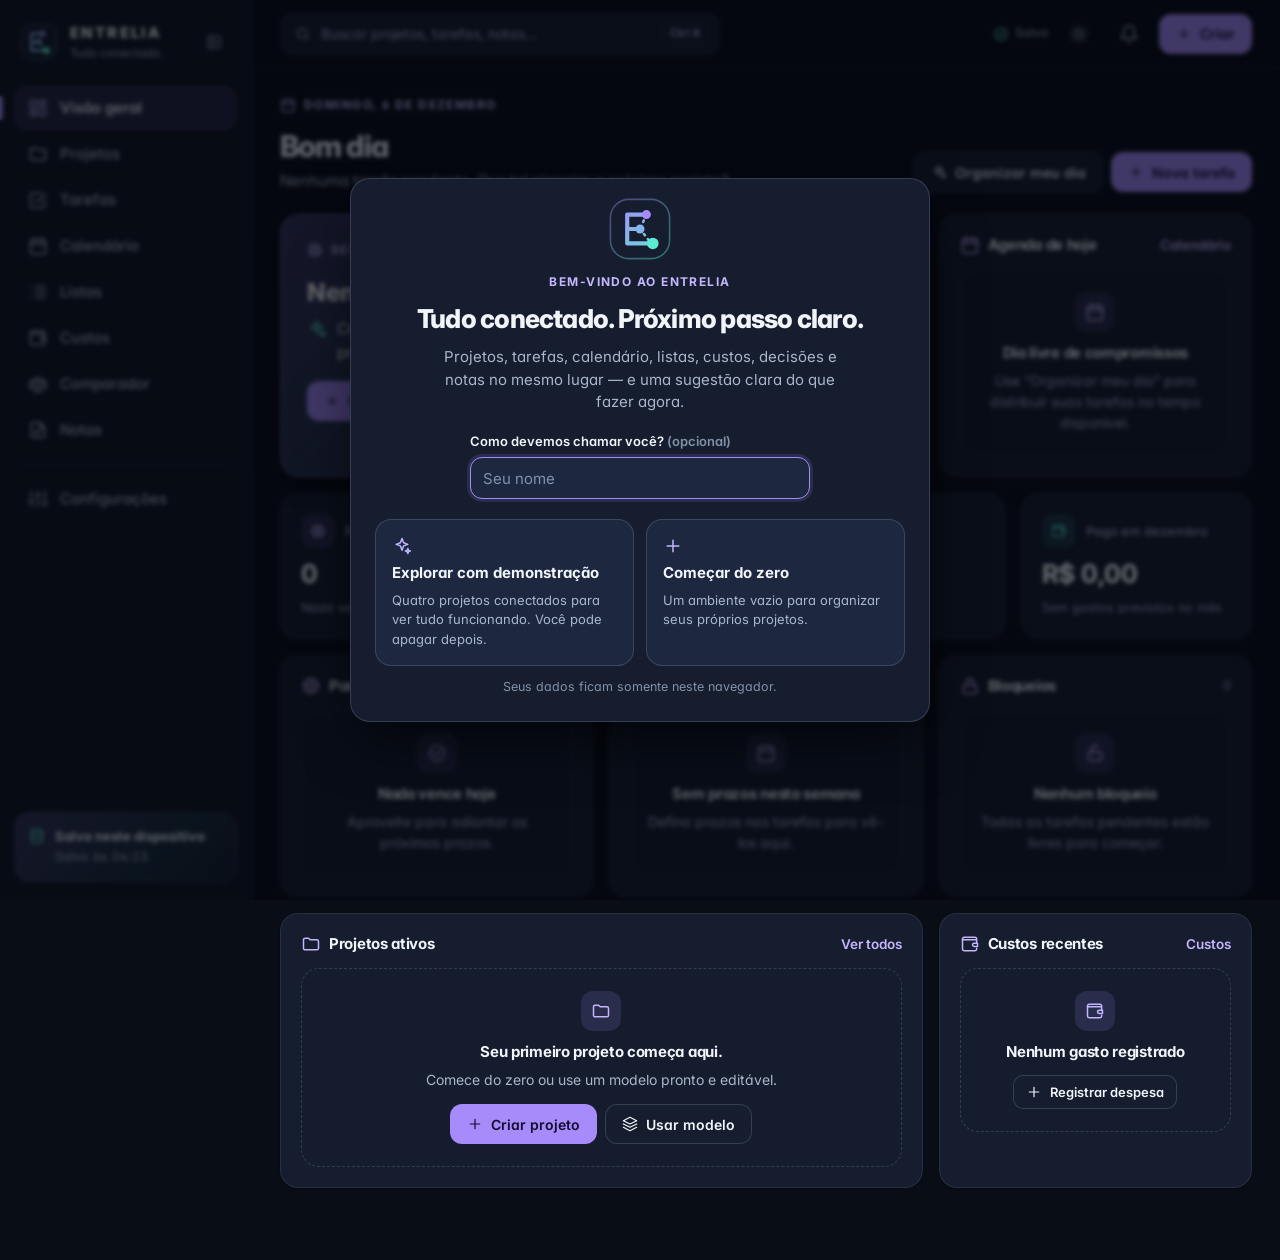
==== index.html @ 51223258 "Publica o site ENTRELIA Co-Authored-By: Claude Opus 5.5 <noreply@anthropic.com>" ====
<!doctype html>
<html lang="pt-BR" data-theme="dark">
<head>
  <meta charset="utf-8">
  <meta name="viewport" content="width=device-width, initial-scale=1, viewport-fit=cover">
  <title>ENTRELIA — Tudo conectado. Próximo passo claro.</title>
  <meta name="description" content="ENTRELIA: central inteligente de organização pessoal e de projetos. Tarefas, calendário, listas, custos, comparador e notas conectados.">
  <meta name="theme-color" content="#090D16">
  <link rel="icon" href="assets/logo.svg" type="image/svg+xml">
  <link rel="preconnect" href="https://fonts.googleapis.com">
  <link rel="preconnect" href="https://fonts.gstatic.com" crossorigin>
  <link href="https://fonts.googleapis.com/css2?family=Inter:wght@400;500;600;700;800&display=swap" rel="stylesheet">
  <link rel="stylesheet" href="css/styles.css">
  <script>
    // Aplica o tema salvo antes da primeira pintura (evita piscar).
    (function () {
      var pref = 'escuro';
      try { pref = localStorage.getItem('entrelia-theme') || 'escuro'; } catch (e) {}
      var dark = pref === 'sistema' ? !window.matchMedia('(prefers-color-scheme: light)').matches : pref !== 'claro';
      document.documentElement.setAttribute('data-theme', dark ? 'dark' : 'light');
    })();
  </script>
</head>
<body>
  <a class="skip-link" href="#main">Pular para o conteúdo</a>

  <div class="app" id="app">
    <aside class="sidebar" id="sidebar" aria-label="Menu principal"></aside>
    <div class="main-col">
      <header class="topbar" id="topbar"></header>
      <main id="main" tabindex="-1">
        <div class="boot" role="status">
          <div class="boot-dot"></div>
          <span>Carregando seus dados…</span>
        </div>
      </main>
    </div>
    <nav class="bottom-nav" id="bottom-nav" aria-label="Navegação principal"></nav>
  </div>

  <div id="modal-root"></div>
  <div id="toast-root" class="toasts" aria-live="polite"></div>

  <noscript><p style="padding:24px">O ENTRELIA precisa de JavaScript ativado para funcionar.</p></noscript>

  <script src="js/util.js"></script>
  <script src="js/ui.js"></script>
  <script src="js/db.js"></script>
  <script src="js/logic.js"></script>
  <script src="js/demo.js"></script>
  <script src="js/components.js"></script>
  <script src="js/views/overview.js"></script>
  <script src="js/views/projects.js"></script>
  <script src="js/views/tasks.js"></script>
  <script src="js/views/calendar.js"></script>
  <script src="js/views/lists.js"></script>
  <script src="js/views/costs.js"></script>
  <script src="js/views/compare.js"></script>
  <script src="js/views/notes.js"></script>
  <script src="js/views/settings.js"></script>
  <script src="js/app.js"></script>
</body>
</html>
---- css/styles.css ----
/* =========================================================
   ENTRELIA — Tudo conectado. Próximo passo claro.
   ========================================================= */

:root {
  --font: 'Inter', system-ui, -apple-system, 'Segoe UI', Roboto, 'Helvetica Neue', Arial, sans-serif;
  --r-sm: 10px;
  --r: 14px;
  --r-lg: 18px;
  --r-xl: 20px;
  --sidebar-w: 252px;
  --sidebar-w-c: 80px;
  --topbar-h: 68px;
  --ease: cubic-bezier(.2, .7, .2, 1);
  --hh: 56px; /* altura de uma hora na linha do tempo */
}

html[data-theme="dark"] {
  --bg: #090D16;
  --sidebar: #101624;
  --card: #151D2E;
  --elev: #1D2840;
  --elev-2: #26324D;
  --brand: #A78BFA;
  --brand-ink: #C4B5FD;
  --brand-soft: rgba(167, 139, 250, .14);
  --on-brand: #120B2E;
  --accent: #5EEAD4;
  --accent-ink: #5EEAD4;
  --accent-soft: rgba(94, 234, 212, .12);
  --on-accent: #032621;
  --text: #F1F5F9;
  --text-2: #A9B6CC;
  --text-3: #8290A8;
  --warn: #FBBF24;
  --warn-ink: #FBBF24;
  --warn-soft: rgba(251, 191, 36, .13);
  --danger: #FDA4AF;
  --danger-ink: #FDA4AF;
  --danger-soft: rgba(253, 164, 175, .13);
  --border: rgba(169, 182, 204, .12);
  --border-2: rgba(169, 182, 204, .22);
  --shadow-sm: 0 1px 2px rgba(0, 0, 0, .3);
  --shadow: 0 10px 28px -10px rgba(0, 0, 0, .6);
  --shadow-lg: 0 24px 60px -12px rgba(0, 0, 0, .7);
  --backdrop: rgba(3, 6, 12, .62);
  --hero: linear-gradient(135deg, rgba(167, 139, 250, .22), rgba(94, 234, 212, .08) 62%, transparent);
  color-scheme: dark;
}

html[data-theme="light"] {
  --bg: #F2F4F8;
  --sidebar: #FFFFFF;
  --card: #FFFFFF;
  --elev: #F2F4F9;
  --elev-2: #E6EAF2;
  --brand: #A78BFA;
  --brand-ink: #6741D9;
  --brand-soft: rgba(167, 139, 250, .16);
  --on-brand: #120B2E;
  --accent: #5EEAD4;
  --accent-ink: #0F766E;
  --accent-soft: rgba(94, 234, 212, .24);
  --on-accent: #032621;
  --text: #0F172A;
  --text-2: #4A5670;
  --text-3: #66728A;
  --warn: #FBBF24;
  --warn-ink: #9A5B05;
  --warn-soft: rgba(251, 191, 36, .2);
  --danger: #FDA4AF;
  --danger-ink: #BE123C;
  --danger-soft: rgba(253, 164, 175, .28);
  --border: rgba(15, 23, 42, .08);
  --border-2: rgba(15, 23, 42, .15);
  --shadow-sm: 0 1px 2px rgba(15, 23, 42, .05);
  --shadow: 0 12px 28px -12px rgba(15, 23, 42, .18);
  --shadow-lg: 0 24px 60px -12px rgba(15, 23, 42, .28);
  --backdrop: rgba(15, 23, 42, .35);
  --hero: linear-gradient(135deg, rgba(167, 139, 250, .22), rgba(94, 234, 212, .16) 62%, transparent);
  color-scheme: light;
}

/* ---------- Base ---------- */
*, *::before, *::after { box-sizing: border-box; }
html { -webkit-text-size-adjust: 100%; }
body {
  margin: 0;
  font-family: var(--font);
  font-size: 15px;
  line-height: 1.5;
  color: var(--text);
  background: var(--bg);
  -webkit-font-smoothing: antialiased;
  -moz-osx-font-smoothing: grayscale;
  font-feature-settings: "cv11", "ss01";
  transition: background-color 200ms ease;
}
body.no-scroll { overflow: hidden; }
h1, h2, h3, h4 { margin: 0; line-height: 1.2; letter-spacing: -.02em; }
p { margin: 0; }
ul { margin: 0; padding: 0; }
button, input, select, textarea { font: inherit; color: inherit; }
button { cursor: pointer; background: none; border: 0; padding: 0; text-align: inherit; }
button:disabled { cursor: not-allowed; }
a { color: var(--brand-ink); text-decoration: none; }
a:hover { text-decoration: underline; }
:focus-visible { outline: 2px solid var(--brand); outline-offset: 2px; border-radius: 8px; }
::selection { background: rgba(167, 139, 250, .35); }
fieldset { border: 0; margin: 0; padding: 0; min-width: 0; }
legend { padding: 0; }
mark { background: transparent; color: var(--brand-ink); font-weight: 700; }

.sr-only { position: absolute !important; width: 1px; height: 1px; padding: 0; margin: -1px; overflow: hidden; clip: rect(0, 0, 0, 0); white-space: nowrap; border: 0; }
.skip-link { position: fixed; left: 12px; top: -80px; z-index: 300; background: var(--brand); color: var(--on-brand); padding: 10px 16px; border-radius: 12px; font-weight: 700; }
.skip-link:focus { top: 12px; }

.ic { width: 20px; height: 20px; flex: none; }
.ic-xs { width: 14px; height: 14px; }
.ic-sm { width: 16px; height: 16px; }
.ic-lg { width: 24px; height: 24px; }

/* ---------- Boot ---------- */
.boot { display: flex; align-items: center; gap: 12px; color: var(--text-2); padding: 40px 0; }
.boot-dot { width: 12px; height: 12px; border-radius: 50%; background: var(--brand); animation: pulse 1s ease-in-out infinite alternate; }
@keyframes pulse { from { opacity: .3; transform: scale(.8); } to { opacity: 1; transform: scale(1); } }

/* ---------- Layout ---------- */
.app {
  display: grid;
  grid-template-columns: var(--sidebar-w) minmax(0, 1fr);
  min-height: 100vh;
  min-height: 100dvh;
  transition: grid-template-columns 200ms var(--ease);
}
.app.is-collapsed { grid-template-columns: var(--sidebar-w-c) minmax(0, 1fr); }

.sidebar {
  position: sticky;
  top: 0;
  height: 100vh;
  height: 100dvh;
  background: var(--sidebar);
  border-right: 1px solid var(--border);
  display: flex;
  flex-direction: column;
  padding: 18px 14px;
  gap: 4px;
  overflow: hidden auto;
  z-index: 20;
}
.brand { display: flex; align-items: center; gap: 12px; padding: 4px 6px 20px; min-height: 62px; }
.brand-logo { flex: none; display: block; }
.brand-text { display: flex; flex-direction: column; min-width: 0; transition: opacity 150ms ease; white-space: nowrap; }
.brand-name { font-weight: 800; letter-spacing: .16em; font-size: 15px; }
.brand-tag { font-size: 11.5px; color: var(--text-2); }
.collapse-btn { margin-left: auto; }
.is-collapsed .brand { flex-direction: column; gap: 10px; padding-bottom: 14px; }
.is-collapsed .collapse-btn { margin-left: 0; }
.is-collapsed .collapse-btn .ic { transform: rotate(180deg); }
.collapse-btn .ic { transition: transform 200ms var(--ease); }

.nav { display: flex; flex-direction: column; gap: 2px; }
.nav-item {
  position: relative;
  display: flex;
  align-items: center;
  gap: 12px;
  height: 44px;
  padding: 0 14px;
  border-radius: 12px;
  color: var(--text-2);
  font-weight: 500;
  white-space: nowrap;
  transition: background-color 150ms ease, color 150ms ease;
}
.nav-item:hover { background: var(--elev); color: var(--text); text-decoration: none; }
.nav-item.is-active { background: var(--brand-soft); color: var(--text); font-weight: 600; }
.nav-item.is-active .ic { color: var(--brand-ink); }
.nav-item.is-active::before { content: ""; position: absolute; left: -14px; top: 10px; bottom: 10px; width: 3px; border-radius: 0 3px 3px 0; background: var(--brand); }
.nav-label { transition: opacity 150ms ease; }
.nav-count { margin-left: auto; min-width: 22px; height: 20px; padding: 0 6px; border-radius: 99px; display: grid; place-items: center; font-size: 11.5px; font-weight: 700; background: var(--elev); color: var(--text-2); transition: opacity 150ms ease; }
.nav-count.is-danger { background: var(--danger-soft); color: var(--danger-ink); }
.is-collapsed .nav-label, .is-collapsed .brand-text, .is-collapsed .nav-count, .is-collapsed .side-foot-text { opacity: 0; pointer-events: none; width: 0; overflow: hidden; }
.is-collapsed .nav-item { padding: 0; justify-content: center; gap: 0; }
.nav-sep { height: 1px; background: var(--border); margin: 10px 8px; }

.side-foot { margin-top: auto; padding-top: 16px; }
.side-card { border-radius: 16px; padding: 14px; background: var(--hero), var(--card); border: 1px solid var(--border); font-size: 12.5px; color: var(--text-2); display: flex; gap: 10px; align-items: flex-start; }
.side-card .ic { color: var(--accent-ink); margin-top: 1px; }
.side-card strong { display: block; color: var(--text); font-size: 13px; margin-bottom: 2px; }
.is-collapsed .side-card { padding: 10px; justify-content: center; }

.main-col { min-width: 0; display: flex; flex-direction: column; }
.topbar {
  position: sticky;
  top: 0;
  z-index: 30;
  height: var(--topbar-h);
  display: flex;
  align-items: center;
  gap: 10px;
  padding: 0 28px;
  background: color-mix(in srgb, var(--bg) 84%, transparent);
  -webkit-backdrop-filter: blur(14px);
  backdrop-filter: blur(14px);
  border-bottom: 1px solid var(--border);
}
.brand-mini { display: none; align-items: center; gap: 10px; font-weight: 800; letter-spacing: .14em; font-size: 14px; color: var(--text); }
.brand-mini:hover { text-decoration: none; }
.search-trigger {
  display: flex;
  align-items: center;
  gap: 10px;
  height: 42px;
  width: min(440px, 100%);
  padding: 0 10px 0 14px;
  border-radius: var(--r);
  background: var(--card);
  border: 1px solid var(--border);
  color: var(--text-2);
  font-size: 14px;
  transition: border-color 150ms ease, background-color 150ms ease;
}
.search-trigger:hover { border-color: var(--border-2); }
.kbd { margin-left: auto; font-size: 11.5px; font-weight: 600; padding: 2px 7px; border-radius: 7px; border: 1px solid var(--border-2); color: var(--text-2); font-family: inherit; white-space: nowrap; }
.topbar-spacer { flex: 1; }
.save-ind { display: inline-flex; align-items: center; gap: 6px; font-size: 12.5px; color: var(--text-2); white-space: nowrap; }
.save-ind .ic { color: var(--accent-ink); }
.save-ind.is-saving .ic { color: var(--warn-ink); animation: spin 1s linear infinite; }
.save-ind.is-error { color: var(--danger-ink); }
.save-ind.is-error .ic { color: var(--danger-ink); }
@keyframes spin { to { transform: rotate(360deg); } }
.bell { position: relative; }
.bell-count { position: absolute; top: 4px; right: 3px; min-width: 18px; height: 18px; padding: 0 5px; border-radius: 99px; background: var(--danger); color: #3B0712; font-size: 11px; font-weight: 800; display: grid; place-items: center; border: 2px solid var(--bg); }

main { padding: 28px 28px 72px; max-width: 1380px; width: 100%; margin: 0 auto; outline: none; }
.view-enter { animation: panelIn 220ms var(--ease) both; }
.anim-in { animation: panelIn 220ms var(--ease) both; }
@keyframes panelIn { from { opacity: 0; transform: translateY(8px); } to { opacity: 1; transform: none; } }
@keyframes fadeIn { from { opacity: 0; } to { opacity: 1; } }
@keyframes fadeOut { from { opacity: 1; } to { opacity: 0; } }

/* ---------- Typography helpers ---------- */
.page-head { display: flex; align-items: flex-end; justify-content: space-between; gap: 16px; flex-wrap: wrap; margin-bottom: 22px; }
.page-title { font-size: 30px; font-weight: 800; letter-spacing: -.03em; }
.page-sub { color: var(--text-2); margin-top: 6px; }
.section-title { font-size: 18px; font-weight: 800; letter-spacing: -.02em; display: flex; align-items: center; gap: 10px; }
.section-head { display: flex; align-items: center; justify-content: space-between; gap: 12px; margin: 30px 0 14px; flex-wrap: wrap; }
.eyebrow { font-size: 12px; font-weight: 700; letter-spacing: .12em; text-transform: uppercase; color: var(--brand-ink); display: inline-flex; gap: 8px; align-items: center; }
.muted { color: var(--text-2); }
.faint { color: var(--text-3); }
.small { font-size: 13.5px; }
.xs { font-size: 12.5px; }
.strong { font-weight: 700; }
.num { font-variant-numeric: tabular-nums; }
.t-danger { color: var(--danger-ink); }
.t-warn { color: var(--warn-ink); }
.t-accent { color: var(--accent-ink); }
.t-brand { color: var(--brand-ink); }
.ellipsis { overflow: hidden; text-overflow: ellipsis; white-space: nowrap; min-width: 0; }
.clamp-2 { display: -webkit-box; -webkit-line-clamp: 2; -webkit-box-orient: vertical; overflow: hidden; }
.back-link { display: inline-flex; align-items: center; gap: 6px; color: var(--text-2); font-size: 14px; font-weight: 600; margin-bottom: 14px; }
.back-link:hover { color: var(--text); text-decoration: none; }
.link-btn { color: var(--brand-ink); font-weight: 600; font-size: 13.5px; display: inline-flex; align-items: center; gap: 6px; border-radius: 8px; }
.link-btn:hover { text-decoration: underline; }

/* ---------- Grid & flex ---------- */
.grid { display: grid; gap: 16px; }
.g-2 { grid-template-columns: repeat(2, minmax(0, 1fr)); }
.g-3 { grid-template-columns: repeat(3, minmax(0, 1fr)); }
.g-4 { grid-template-columns: repeat(4, minmax(0, 1fr)); }
.g-auto { grid-template-columns: repeat(auto-fill, minmax(290px, 1fr)); }
.span-2 { grid-column: span 2; }
.stack { display: flex; flex-direction: column; gap: var(--gap, 12px); }
.row { display: flex; align-items: center; gap: var(--gap, 10px); min-width: 0; }
.wrap { flex-wrap: wrap; }
.between { justify-content: space-between; }
.end { justify-content: flex-end; }
.grow { flex: 1; min-width: 0; }
.mt-0 { margin-top: 0 !important; }
.mt-8 { margin-top: 8px; }
.mt-16 { margin-top: 16px; }
.mt-24 { margin-top: 24px; }
.mb-16 { margin-bottom: 16px; }
.actions { display: flex; gap: 8px; flex-wrap: wrap; align-items: center; }
.toolbar { display: flex; gap: 10px; flex-wrap: wrap; align-items: center; margin-bottom: 18px; }
.toolbar .select, .toolbar .input { width: auto; min-width: 150px; }
.toolbar .input-icon { flex: 1 1 240px; max-width: 360px; }
.toolbar .input-icon .input { width: 100%; }
.toolbar-count { margin-left: auto; font-size: 13px; color: var(--text-2); }

@media (max-width: 1180px) {
  .g-4 { grid-template-columns: repeat(2, minmax(0, 1fr)); }
  .g-3 { grid-template-columns: repeat(2, minmax(0, 1fr)); }
}
@media (max-width: 760px) {
  .g-2, .g-3 { grid-template-columns: minmax(0, 1fr); }
  .span-2 { grid-column: auto; }
}

/* ---------- Buttons ---------- */
.btn {
  display: inline-flex;
  align-items: center;
  justify-content: center;
  gap: 8px;
  height: 40px;
  padding: 0 16px;
  border-radius: 12px;
  font-weight: 600;
  font-size: 14px;
  border: 1px solid var(--border-2);
  background: var(--card);
  color: var(--text);
  white-space: nowrap;
  transition: background-color 150ms ease, border-color 150ms ease, color 150ms ease, box-shadow 150ms ease, transform 150ms ease;
  text-decoration: none !important;
  user-select: none;
}
.btn:hover { background: var(--elev); }
.btn:active:not(:disabled) { transform: translateY(1px); }
.btn-primary { background: var(--brand); border-color: transparent; color: var(--on-brand); }
.btn-primary:hover { background: color-mix(in srgb, var(--brand) 86%, #ffffff); }
.btn-accent { background: var(--accent); border-color: transparent; color: var(--on-accent); }
.btn-accent:hover { background: color-mix(in srgb, var(--accent) 86%, #ffffff); }
.btn-ghost { background: transparent; border-color: transparent; color: var(--text-2); }
.btn-ghost:hover { background: var(--elev); color: var(--text); }
.btn-danger { background: transparent; border-color: color-mix(in srgb, var(--danger) 50%, transparent); color: var(--danger-ink); }
.btn-danger:hover { background: var(--danger-soft); }
.btn-danger-solid { background: var(--danger); border-color: transparent; color: #3B0712; }
.btn-danger-solid:hover { background: color-mix(in srgb, var(--danger) 86%, #ffffff); }
.btn-sm { height: 34px; padding: 0 12px; font-size: 13px; border-radius: 10px; }
.btn-icon { width: 40px; padding: 0; }
.btn-icon.btn-sm { width: 34px; }
.btn:disabled { opacity: .5; }
.btn.is-on { background: var(--brand-soft); border-color: color-mix(in srgb, var(--brand) 40%, transparent); color: var(--text); }
@media (pointer: coarse) {
  .btn { min-height: 44px; }
  .btn-sm { min-height: 40px; }
  .btn-icon.btn-sm { width: 40px; }
}

/* ---------- Cards ---------- */
.card { background: var(--card); border: 1px solid var(--border); border-radius: var(--r-lg); padding: 20px; box-shadow: var(--shadow-sm); min-width: 0; }
.card.pad-0 { padding: 0; }
.card.interactive { transition: transform 180ms var(--ease), box-shadow 180ms ease, border-color 150ms ease; }
.card.interactive:hover { transform: translateY(-2px); box-shadow: var(--shadow); border-color: var(--border-2); }
.card-head { display: flex; align-items: center; justify-content: space-between; gap: 12px; margin-bottom: 14px; }
.card-title { font-size: 15px; font-weight: 700; display: flex; align-items: center; gap: 8px; }
.card-title .ic { color: var(--brand-ink); }
.card-sub { font-size: 13px; color: var(--text-2); }

/* ---------- Stats ---------- */
.stat { display: flex; flex-direction: column; gap: 6px; }
.stat-label { font-size: 13px; color: var(--text-2); display: flex; align-items: center; gap: 10px; font-weight: 500; }
.stat-value { font-size: 26px; font-weight: 800; letter-spacing: -.02em; font-variant-numeric: tabular-nums; }
.stat-foot { font-size: 12.5px; color: var(--text-2); }
.stat-icon { width: 34px; height: 34px; border-radius: 10px; display: grid; place-items: center; background: var(--brand-soft); color: var(--brand-ink); flex: none; }
.stat-icon.tone-accent { background: var(--accent-soft); color: var(--accent-ink); }
.stat-icon.tone-warn { background: var(--warn-soft); color: var(--warn-ink); }
.stat-icon.tone-danger { background: var(--danger-soft); color: var(--danger-ink); }
@media (max-width: 520px) { .stat-value { font-size: 21px; } .card { padding: 16px; } }

/* ---------- Forms ---------- */
.input, .select, .textarea {
  width: 100%;
  height: 42px;
  padding: 0 12px;
  border-radius: 12px;
  background: var(--elev);
  border: 1px solid var(--border);
  color: var(--text);
  transition: border-color 150ms ease, box-shadow 150ms ease, background-color 150ms ease;
}
.textarea { height: auto; min-height: 92px; padding: 10px 12px; resize: vertical; line-height: 1.55; }
.input:hover, .select:hover, .textarea:hover { border-color: var(--border-2); }
.input:focus, .select:focus, .textarea:focus { outline: none; border-color: var(--brand); box-shadow: 0 0 0 3px var(--brand-soft); }
.input::placeholder, .textarea::placeholder { color: var(--text-3); }
.select {
  appearance: none;
  -webkit-appearance: none;
  padding-right: 34px;
  background-image: url("data:image/svg+xml,%3Csvg xmlns='http://www.w3.org/2000/svg' viewBox='0 0 24 24' fill='none' stroke='%238290A8' stroke-width='2' stroke-linecap='round' stroke-linejoin='round'%3E%3Cpath d='m6 9 6 6 6-6'/%3E%3C/svg%3E");
  background-repeat: no-repeat;
  background-position: right 10px center;
  background-size: 16px;
  text-overflow: ellipsis;
}
.input-sm { height: 34px; border-radius: 10px; font-size: 13.5px; }
.input-num { width: 90px; }
.field { display: flex; flex-direction: column; gap: 6px; min-width: 0; }
.label { font-size: 13px; font-weight: 600; color: var(--text); }
.req { color: var(--danger-ink); }
.hint { font-size: 12.5px; color: var(--text-2); }
.error { font-size: 12.5px; color: var(--danger-ink); display: flex; gap: 6px; align-items: center; font-weight: 500; }
.error[hidden] { display: none; }
.field.has-error .input, .field.has-error .select, .field.has-error .textarea { border-color: var(--danger); }
.form-grid { display: grid; grid-template-columns: repeat(2, minmax(0, 1fr)); gap: 14px; }
.col-span-2 { grid-column: 1 / -1; }
@media (max-width: 560px) { .form-grid { grid-template-columns: minmax(0, 1fr); } }
.input-icon { position: relative; display: flex; align-items: center; }
.input-icon > .ic { position: absolute; left: 12px; color: var(--text-3); pointer-events: none; }
.input-icon > .input { padding-left: 40px; }
input[type="range"] { accent-color: var(--brand); width: 100%; height: 28px; }
input[type="checkbox"], input[type="radio"] { accent-color: var(--brand); width: 18px; height: 18px; margin: 0; flex: none; }
.fieldset-title { font-size: 13px; font-weight: 700; margin-bottom: 8px; display: flex; align-items: center; justify-content: space-between; gap: 8px; }
.check-list { display: flex; flex-direction: column; gap: 2px; max-height: 220px; overflow: auto; padding: 6px; border-radius: 12px; background: var(--elev); border: 1px solid var(--border); }
.check-line { display: flex; align-items: center; gap: 10px; padding: 8px; border-radius: 9px; font-size: 14px; cursor: pointer; }
.check-line:hover { background: var(--card); }
.check-line.is-disabled { opacity: .55; cursor: not-allowed; }
.check-line .faint { margin-left: auto; font-size: 12px; white-space: nowrap; }
.color-pick { display: flex; gap: 8px; flex-wrap: wrap; }
.color-pick label { position: relative; }
.color-pick input { position: absolute; opacity: 0; inset: 0; width: 100%; height: 100%; cursor: pointer; }
.color-pick span { display: block; width: 32px; height: 32px; border-radius: 10px; background: var(--c); border: 2px solid transparent; box-shadow: inset 0 0 0 2px var(--card); transition: border-color 150ms ease; }
.color-pick input:checked + span { border-color: var(--text); }
.color-pick input:focus-visible + span { outline: 2px solid var(--brand); outline-offset: 2px; }

/* Segmented */
.seg { display: inline-flex; padding: 4px; gap: 2px; border-radius: 12px; background: var(--elev); border: 1px solid var(--border); flex-wrap: wrap; }
.seg button, .seg label { height: 32px; padding: 0 12px; border-radius: 9px; font-size: 13px; font-weight: 600; color: var(--text-2); display: inline-flex; align-items: center; gap: 6px; transition: background-color 150ms ease, color 150ms ease; cursor: pointer; position: relative; }
.seg button:hover, .seg label:hover { color: var(--text); }
.seg button[aria-pressed="true"], .seg label:has(input:checked) { background: var(--card); color: var(--text); box-shadow: var(--shadow-sm); }
html[data-theme="dark"] .seg button[aria-pressed="true"], html[data-theme="dark"] .seg label:has(input:checked) { background: var(--elev-2); }
.seg label input { position: absolute; opacity: 0; inset: 0; width: 100%; height: 100%; cursor: pointer; }
.seg label:has(input:focus-visible) { outline: 2px solid var(--brand); outline-offset: 1px; }

/* Switch */
.switch { display: inline-flex; align-items: center; gap: 10px; cursor: pointer; font-size: 14px; }
.switch input { appearance: none; -webkit-appearance: none; width: 40px; height: 24px; border-radius: 99px; background: var(--elev-2); position: relative; transition: background-color 150ms ease; cursor: pointer; border: 1px solid var(--border-2); }
.switch input::after { content: ""; position: absolute; top: 2px; left: 2px; width: 18px; height: 18px; border-radius: 50%; background: var(--text-2); transition: transform 150ms var(--ease), background-color 150ms ease; }
.switch input:checked { background: var(--brand); }
.switch input:checked::after { transform: translateX(16px); background: #fff; }

/* ---------- Badges ---------- */
.badge { display: inline-flex; align-items: center; gap: 5px; height: 24px; padding: 0 9px; border-radius: 999px; font-size: 12px; font-weight: 600; white-space: nowrap; background: var(--elev); color: var(--text-2); max-width: 100%; }
.badge .ic { width: 13px; height: 13px; }
.badge > span { overflow: hidden; text-overflow: ellipsis; }
.b-brand { background: var(--brand-soft); color: var(--brand-ink); }
.b-accent { background: var(--accent-soft); color: var(--accent-ink); }
.b-warn { background: var(--warn-soft); color: var(--warn-ink); }
.b-danger { background: var(--danger-soft); color: var(--danger-ink); }
.b-outline { background: transparent; border: 1px solid var(--border-2); }
.dot { width: 10px; height: 10px; border-radius: 50%; flex: none; background: var(--c, var(--brand)); display: inline-block; }
.chip-project { display: inline-flex; align-items: center; gap: 6px; font-size: 12.5px; color: var(--text-2); max-width: 220px; min-width: 0; }
.chip-project > span:last-child { overflow: hidden; text-overflow: ellipsis; white-space: nowrap; }
.meta-i { display: inline-flex; align-items: center; gap: 4px; white-space: nowrap; }
.tag { display: inline-flex; align-items: center; gap: 4px; height: 24px; padding: 0 8px 0 9px; border-radius: 8px; background: var(--accent-soft); color: var(--accent-ink); font-size: 12px; font-weight: 600; }
.tag button { display: grid; place-items: center; width: 18px; height: 18px; border-radius: 5px; }
.tag button:hover { background: rgba(0, 0, 0, .12); }

/* ---------- Progress ---------- */
.progress { height: 8px; border-radius: 99px; background: var(--elev); overflow: hidden; }
.progress > span { display: block; height: 100%; border-radius: inherit; background: linear-gradient(90deg, var(--brand), var(--accent)); width: var(--w); transition: width 450ms var(--ease); }
.progress.is-warn > span { background: var(--warn); }
.progress.is-danger > span { background: var(--danger); }
.progress.thick { height: 12px; }
.progress-meta { display: flex; justify-content: space-between; gap: 10px; font-size: 12.5px; color: var(--text-2); margin-top: 8px; }
.ring { --p: 0; width: 84px; height: 84px; border-radius: 50%; display: grid; place-items: center; background: conic-gradient(var(--brand) calc(var(--p) * 1%), var(--elev) 0); transition: --p 450ms var(--ease); flex: none; }
.ring > span { width: 66px; height: 66px; border-radius: 50%; background: var(--card); display: grid; place-items: center; font-weight: 800; font-size: 18px; }

/* ---------- Check button ---------- */
.check { position: relative; width: 24px; height: 24px; border-radius: 50%; border: 2px solid var(--border-2); display: grid; place-items: center; flex: none; color: transparent; transition: background-color 150ms ease, border-color 150ms ease, color 150ms ease; }
.check::after { content: ""; position: absolute; inset: -9px; }
.check:hover { border-color: var(--accent); color: color-mix(in srgb, var(--accent) 60%, transparent); }
.check .ic { width: 14px; height: 14px; stroke-width: 3; }
.check.is-done { background: var(--accent); border-color: var(--accent); color: var(--on-accent); animation: pop 280ms var(--ease); }
.check.square { border-radius: 7px; }
@keyframes pop { 0% { transform: scale(.7); } 60% { transform: scale(1.14); } 100% { transform: scale(1); } }
@media (pointer: coarse) { .check { width: 28px; height: 28px; } }

/* ---------- Tasks ---------- */
.task-list { display: flex; flex-direction: column; gap: 8px; }
.task-row {
  position: relative;
  display: flex;
  align-items: center;
  gap: 12px;
  padding: 10px 12px;
  border-radius: 14px;
  background: var(--card);
  border: 1px solid var(--border);
  transition: border-color 150ms ease, background-color 150ms ease, opacity 200ms ease, box-shadow 150ms ease;
  min-width: 0;
}
.task-row:hover { border-color: var(--border-2); }
.task-row.is-overdue { box-shadow: inset 3px 0 0 var(--danger); }
.task-row.is-blocked { box-shadow: inset 3px 0 0 var(--warn); }
.task-row.flat { background: var(--elev); border-color: transparent; }
.task-row.flat:hover { border-color: var(--border-2); }
.task-main { flex: 1; min-width: 0; text-align: left; display: flex; flex-direction: column; gap: 5px; padding: 2px 0; border-radius: 8px; }
.task-title { font-weight: 600; overflow: hidden; text-overflow: ellipsis; white-space: nowrap; }
.task-row.is-done .task-title { text-decoration: line-through; color: var(--text-3); }
.task-row.is-done { opacity: .78; }
.task-meta { display: flex; flex-wrap: wrap; gap: 6px 10px; align-items: center; font-size: 12.5px; color: var(--text-2); }
.task-meta:empty { display: none; }
.task-tools { display: flex; gap: 2px; align-items: center; }
.drag-handle { cursor: grab; color: var(--text-3); display: grid; place-items: center; width: 18px; }
[draggable="true"] { -webkit-user-drag: element; }
.dragging { opacity: .4; }
.drop-before { box-shadow: 0 -3px 0 0 var(--brand) !important; }
.drop-after { box-shadow: 0 3px 0 0 var(--brand) !important; }
.drop-into { outline: 2px dashed var(--brand); outline-offset: -4px; }
@media (hover: hover) and (pointer: fine) {
  .task-row .task-tools .btn-reveal { opacity: 0; transition: opacity 150ms ease; }
  .task-row:hover .task-tools .btn-reveal, .task-row:focus-within .task-tools .btn-reveal { opacity: 1; }
}
.group-title { font-size: 13px; font-weight: 700; color: var(--text-2); text-transform: uppercase; letter-spacing: .08em; margin: 22px 0 10px; display: flex; align-items: center; gap: 10px; }
.quick-add { display: flex; gap: 8px; align-items: center; padding: 8px; border-radius: 16px; background: var(--card); border: 1px solid var(--border); margin-bottom: 16px; flex-wrap: wrap; }
.quick-add .input { flex: 1 1 260px; background: transparent; border-color: transparent; }
.quick-add .input:focus { background: var(--elev); }
.quick-add .select, .quick-add .input[type="date"] { width: auto; flex: 0 1 auto; min-width: 0; }
@media (max-width: 640px) { .quick-add .select, .quick-add .input[type="date"] { flex: 1 1 40%; } }

/* Board */
.board-wrap { overflow-x: auto; margin: 0 -4px; padding: 0 4px 8px; }
.board { display: grid; grid-template-columns: repeat(3, minmax(270px, 1fr)); gap: 16px; align-items: start; }
.board-col { background: color-mix(in srgb, var(--card) 55%, transparent); border: 1px solid var(--border); border-radius: var(--r-lg); padding: 12px; min-height: 260px; display: flex; flex-direction: column; gap: 8px; transition: border-color 150ms ease; }
.board-col-head { display: flex; align-items: center; justify-content: space-between; padding: 4px 6px 8px; font-weight: 700; }
.board-col-head .dot { margin-right: 8px; }
.board-card { background: var(--card); border: 1px solid var(--border); border-radius: 14px; padding: 12px; display: flex; flex-direction: column; gap: 10px; transition: border-color 150ms ease, transform 180ms var(--ease), box-shadow 180ms ease; }
.board-card:hover { border-color: var(--border-2); box-shadow: var(--shadow); }
.board-card[draggable="true"] { cursor: grab; }
.board-card .task-title { white-space: normal; }
.board-card.is-overdue { box-shadow: inset 3px 0 0 var(--danger); }
.board-card.is-blocked { box-shadow: inset 3px 0 0 var(--warn); }
.board-card.is-done .task-title { text-decoration: line-through; color: var(--text-3); }
.board-empty { font-size: 13px; color: var(--text-3); text-align: center; padding: 22px 8px; border: 1px dashed var(--border-2); border-radius: 12px; }
@media (max-width: 900px) {
  .board { grid-template-columns: repeat(3, minmax(80vw, 1fr)); scroll-snap-type: x mandatory; }
  .board-col { scroll-snap-align: start; }
}

/* ---------- Hero / next step ---------- */
.hero { position: relative; overflow: hidden; background: var(--hero), var(--card); border: 1px solid color-mix(in srgb, var(--brand) 35%, var(--border)); border-radius: var(--r-xl); padding: 26px; box-shadow: var(--shadow); }
.hero::after { content: ""; position: absolute; right: -80px; top: -80px; width: 280px; height: 280px; background: radial-gradient(circle, rgba(94, 234, 212, .18), transparent 70%); pointer-events: none; }
.hero > * { position: relative; z-index: 1; }
.hero-title { font-size: 25px; font-weight: 800; margin: 12px 0 10px; letter-spacing: -.02em; overflow-wrap: anywhere; }
.hero-reason { color: var(--text); font-size: 15.5px; max-width: 64ch; display: flex; gap: 10px; align-items: flex-start; line-height: 1.55; }
.hero-reason .ic { color: var(--accent-ink); margin-top: 2px; }
.hero-meta { display: flex; flex-wrap: wrap; gap: 8px; margin: 14px 0 18px; }
.hero-later { margin-top: 18px; padding-top: 16px; border-top: 1px solid var(--border); display: flex; flex-wrap: wrap; gap: 8px 14px; align-items: center; font-size: 13.5px; color: var(--text-2); }
.hero-later button { color: var(--text); font-weight: 600; display: inline-flex; align-items: center; gap: 6px; border-radius: 8px; max-width: 100%; }
.hero-later button span { overflow: hidden; text-overflow: ellipsis; white-space: nowrap; }
.hero-later button:hover { color: var(--brand-ink); }

.banner { display: flex; align-items: center; gap: 12px; padding: 12px 16px; border-radius: 14px; background: var(--accent-soft); border: 1px solid color-mix(in srgb, var(--accent) 35%, transparent); margin-bottom: 20px; font-size: 14px; flex-wrap: wrap; }
.banner > .ic { color: var(--accent-ink); }
.banner .grow { min-width: 200px; }
.banner.warn { background: var(--warn-soft); border-color: color-mix(in srgb, var(--warn) 40%, transparent); }
.banner.warn > .ic { color: var(--warn-ink); }
.banner.danger { background: var(--danger-soft); border-color: color-mix(in srgb, var(--danger) 40%, transparent); }
.banner.danger > .ic { color: var(--danger-ink); }

/* ---------- Mini rows (overview cards) ---------- */
.mini-list { display: flex; flex-direction: column; }
.mini-row { display: flex; align-items: center; gap: 12px; padding: 10px 4px; border-bottom: 1px solid var(--border); min-width: 0; text-align: left; width: 100%; border-radius: 0; }
.mini-row:last-child { border-bottom: 0; }
button.mini-row:hover .mini-title, a.mini-row:hover .mini-title { color: var(--brand-ink); }
a.mini-row:hover { text-decoration: none; }
.mini-title { font-weight: 600; font-size: 14px; color: var(--text); overflow: hidden; text-overflow: ellipsis; white-space: nowrap; }
.mini-sub { font-size: 12.5px; color: var(--text-2); overflow: hidden; text-overflow: ellipsis; white-space: nowrap; }
.mini-sub.wrap { white-space: normal; overflow: visible; }
.mini-body { flex: 1; min-width: 0; display: flex; flex-direction: column; gap: 2px; }
.mini-icon { width: 32px; height: 32px; border-radius: 10px; display: grid; place-items: center; background: var(--elev); color: var(--text-2); flex: none; }
.mini-icon.tone-warn { background: var(--warn-soft); color: var(--warn-ink); }
.mini-icon.tone-danger { background: var(--danger-soft); color: var(--danger-ink); }
.mini-icon.tone-brand { background: var(--brand-soft); color: var(--brand-ink); }
.mini-icon.tone-accent { background: var(--accent-soft); color: var(--accent-ink); }
.mini-amount { font-weight: 700; font-variant-numeric: tabular-nums; white-space: nowrap; }

/* ---------- Projects ---------- */
.proj-card { display: flex; flex-direction: column; gap: 14px; position: relative; overflow: hidden; padding-top: 22px; }
.proj-card::before { content: ""; position: absolute; inset: 0 0 auto 0; height: 4px; background: var(--c); }
.proj-name { font-size: 17px; font-weight: 700; color: var(--text); overflow-wrap: anywhere; }
.proj-name:hover { color: var(--brand-ink); text-decoration: none; }
.proj-name::after { content: ""; position: absolute; inset: 0; z-index: 0; }
.proj-card .menu-btn, .proj-card .btn, .proj-card a:not(.proj-name) { position: relative; z-index: 1; }
.proj-counts { display: flex; gap: 14px; flex-wrap: wrap; font-size: 12.5px; color: var(--text-2); }
.proj-head { display: flex; align-items: flex-start; gap: 12px; flex-wrap: wrap; }
.proj-swatch { width: 44px; height: 44px; border-radius: 14px; background: color-mix(in srgb, var(--c) 22%, transparent); color: var(--c); display: grid; place-items: center; flex: none; border: 1px solid color-mix(in srgb, var(--c) 40%, transparent); }
.proj-rows .proj-row { display: grid; grid-template-columns: minmax(0, 2.2fr) minmax(130px, 1.2fr) 120px 140px 44px; gap: 16px; align-items: center; padding: 14px 18px; border-bottom: 1px solid var(--border); }
.proj-rows .proj-row:last-child { border-bottom: 0; }
.proj-rows .proj-row.head { font-size: 12px; font-weight: 700; color: var(--text-2); text-transform: uppercase; letter-spacing: .06em; padding-top: 12px; padding-bottom: 12px; }
@media (max-width: 860px) {
  .proj-rows .proj-row { grid-template-columns: minmax(0, 1fr) 44px; gap: 8px 12px; }
  .proj-rows .proj-row > .pr-progress, .proj-rows .proj-row > .pr-due, .proj-rows .proj-row > .pr-budget { grid-column: 1; }
  .proj-rows .proj-row > .pr-menu { grid-column: 2; grid-row: 1; }
  .proj-rows .proj-row.head { display: none; }
}

.missing-item { display: flex; gap: 10px; align-items: flex-start; padding: 8px 0; font-size: 14px; }
.missing-item .ic { color: var(--warn-ink); margin-top: 2px; }

/* ---------- Tables ---------- */
.table-wrap { overflow-x: auto; border: 1px solid var(--border); border-radius: var(--r-lg); background: var(--card); }
.table { width: 100%; border-collapse: collapse; font-size: 14px; }
.table th { text-align: left; font-size: 12px; font-weight: 700; letter-spacing: .05em; text-transform: uppercase; color: var(--text-2); padding: 12px 14px; border-bottom: 1px solid var(--border); white-space: nowrap; background: var(--card); }
.table td { padding: 11px 14px; border-bottom: 1px solid var(--border); vertical-align: middle; }
.table tbody tr:last-child td { border-bottom: 0; }
.table tfoot td { border-top: 1px solid var(--border-2); border-bottom: 0; font-weight: 700; }
.table tbody tr { transition: background-color 150ms ease; }
.table tbody tr:hover { background: color-mix(in srgb, var(--elev) 50%, transparent); }
.table .num, .table th.num { text-align: right; font-variant-numeric: tabular-nums; white-space: nowrap; }
.table .actions-cell { width: 1%; white-space: nowrap; text-align: right; }

/* Expense table responsive */
@media (max-width: 760px) {
  .exp-table thead { display: none; }
  .exp-table tbody tr { display: grid; grid-template-columns: minmax(0, 1fr) auto; gap: 4px 12px; padding: 12px 14px; border-bottom: 1px solid var(--border); }
  .exp-table tbody tr:last-child { border-bottom: 0; }
  .exp-table td { padding: 0; border: 0; }
  .exp-table .c-desc { grid-column: 1; grid-row: 1; font-weight: 600; }
  .exp-table .c-amount { grid-column: 2; grid-row: 1; }
  .exp-table .c-date, .exp-table .c-cat, .exp-table .c-proj { grid-column: 1; font-size: 12.5px; color: var(--text-2); display: inline; }
  .exp-table .c-meta-m { display: block !important; grid-column: 1; }
  .exp-table .c-date, .exp-table .c-cat, .exp-table .c-proj { display: none; }
  .exp-table .c-status { grid-column: 1; }
  .exp-table .c-actions { grid-column: 2; grid-row: 2 / span 2; align-self: end; }
  .exp-table tfoot tr { display: flex; justify-content: space-between; padding: 12px 14px; }
  .exp-table tfoot td { padding: 0; border: 0; }
  .exp-table tfoot td.hide-m { display: none; }
}
.c-meta-m { display: none !important; font-size: 12.5px; color: var(--text-2); }

/* Comparator table */
.cmp-wrap { overflow-x: auto; border: 1px solid var(--border); border-radius: var(--r-lg); background: var(--card); }
.cmp-table { border-collapse: separate; border-spacing: 0; width: 100%; font-size: 14px; }
.cmp-table th, .cmp-table td { padding: 10px 14px; border-bottom: 1px solid var(--border); min-width: 150px; text-align: left; vertical-align: middle; }
.cmp-table thead th { font-weight: 700; background: var(--card); }
.cmp-table th:first-child, .cmp-table td:first-child { position: sticky; left: 0; z-index: 1; background: var(--card); min-width: 170px; max-width: 220px; border-right: 1px solid var(--border); }
.cmp-table tr:last-child td, .cmp-table tr:last-child th { border-bottom: 0; }
.cmp-table tfoot td, .cmp-table tfoot th { background: color-mix(in srgb, var(--brand-soft) 60%, var(--card)); font-weight: 700; }
.cmp-table tfoot th:first-child { background: color-mix(in srgb, var(--brand-soft) 60%, var(--card)); }
.score-pick { display: inline-flex; gap: 3px; }
.score-pick button { width: 30px; height: 30px; border-radius: 8px; font-size: 13px; font-weight: 700; color: var(--text-2); background: var(--elev); border: 1px solid transparent; transition: background-color 150ms ease, color 150ms ease, border-color 150ms ease; }
.score-pick button:hover { border-color: var(--border-2); color: var(--text); }
.score-pick button[aria-pressed="true"] { background: var(--brand); color: var(--on-brand); }
@media (pointer: coarse) { .score-pick button { width: 36px; height: 36px; } }
.rank-row { display: grid; grid-template-columns: 32px minmax(0, 1fr) auto; gap: 12px; align-items: center; padding: 10px 0; }
.rank-pos { width: 32px; height: 32px; border-radius: 10px; display: grid; place-items: center; font-weight: 800; background: var(--elev); color: var(--text-2); }
.rank-row.is-first .rank-pos { background: var(--brand); color: var(--on-brand); }
.formula { font-size: 13.5px; color: var(--text-2); background: var(--elev); border-radius: 12px; padding: 12px 14px; line-height: 1.6; }
.formula code { font-family: ui-monospace, SFMono-Regular, Consolas, monospace; font-size: 12.5px; color: var(--text); }
.crit-row { display: grid; grid-template-columns: minmax(0, 1.3fr) minmax(140px, 1fr) 42px; gap: 12px; align-items: center; padding: 8px 0; border-bottom: 1px solid var(--border); }
.crit-row:last-child { border-bottom: 0; }
.weight-val { font-weight: 800; color: var(--brand-ink); width: 28px; text-align: center; font-variant-numeric: tabular-nums; }
@media (max-width: 560px) { .crit-row { grid-template-columns: minmax(0, 1fr) 42px; } .crit-row .crit-weight { grid-column: 1 / -1; grid-row: 2; } }

/* ---------- Charts ---------- */
.hbars { display: flex; flex-direction: column; gap: 12px; }
.hbar { display: grid; grid-template-columns: minmax(84px, 140px) minmax(0, 1fr) auto; gap: 12px; align-items: center; font-size: 13px; }
.hbar-label { color: var(--text-2); overflow: hidden; text-overflow: ellipsis; white-space: nowrap; }
.hbar-track { height: 10px; border-radius: 99px; background: var(--elev); overflow: hidden; position: relative; }
.hbar-fill { height: 100%; width: var(--w); background: var(--c, var(--brand)); border-radius: inherit; transition: width 420ms var(--ease); }
.hbar-mark { position: absolute; top: -3px; bottom: -3px; width: 2px; left: var(--m); background: var(--text); border-radius: 2px; opacity: .7; transition: left 420ms var(--ease); }
.hbar-value { font-weight: 700; font-variant-numeric: tabular-nums; white-space: nowrap; font-size: 12.5px; }
.vbars { display: grid; grid-auto-flow: column; grid-auto-columns: minmax(0, 1fr); gap: 10px; height: 200px; align-items: stretch; }
.vbar { display: flex; flex-direction: column; align-items: center; gap: 6px; min-width: 0; }
.vbar-area { flex: 1; width: 100%; display: flex; align-items: flex-end; justify-content: center; border-bottom: 1px solid var(--border); }
.vbar-stack { width: 100%; max-width: 46px; height: var(--h); min-height: 2px; display: flex; flex-direction: column; border-radius: 8px 8px 3px 3px; overflow: hidden; transition: height 420ms var(--ease); }
.vbar-stack .seg-paid { background: var(--brand); flex: var(--p) 1 0; transition: flex-grow 420ms var(--ease); }
.vbar-stack .seg-plan { background: repeating-linear-gradient(135deg, var(--warn) 0 4px, color-mix(in srgb, var(--warn) 60%, transparent) 4px 8px); flex: var(--q) 1 0; transition: flex-grow 420ms var(--ease); order: -1; }
.vbar-label { font-size: 12px; color: var(--text-2); text-transform: capitalize; }
.vbar-value { font-size: 11.5px; font-weight: 700; font-variant-numeric: tabular-nums; white-space: nowrap; color: var(--text); }
.legend { display: flex; gap: 14px; flex-wrap: wrap; font-size: 12.5px; color: var(--text-2); }
.legend span { display: inline-flex; align-items: center; gap: 6px; }
.legend i { width: 10px; height: 10px; border-radius: 3px; display: inline-block; background: var(--c); }
.legend i.striped { background: repeating-linear-gradient(135deg, var(--warn) 0 3px, color-mix(in srgb, var(--warn) 55%, transparent) 3px 6px); }
@media (max-width: 520px) { .vbar-value { font-size: 10px; } .vbars { gap: 6px; } }

/* ---------- Calendar ---------- */
.cal-toolbar { display: flex; align-items: center; gap: 10px; flex-wrap: wrap; margin-bottom: 16px; }
.cal-label { font-size: 18px; font-weight: 800; margin: 0 6px; min-width: 0; }
.cal-month { display: grid; grid-template-columns: repeat(7, minmax(0, 1fr)); border: 1px solid var(--border); border-radius: var(--r-lg); overflow: hidden; background: var(--border); gap: 1px; }
.cal-wd { background: var(--card); padding: 10px; font-size: 12px; font-weight: 700; color: var(--text-2); text-transform: uppercase; letter-spacing: .06em; text-align: center; }
.cal-day { background: var(--card); min-height: 118px; padding: 6px; display: flex; flex-direction: column; gap: 3px; cursor: pointer; transition: background-color 150ms ease; min-width: 0; }
.cal-day:hover { background: color-mix(in srgb, var(--elev) 70%, var(--card)); }
.cal-day.is-out { background: color-mix(in srgb, var(--card) 55%, var(--bg)); }
.cal-day.is-out .cal-num { color: var(--text-3); }
.cal-num { font-size: 13px; font-weight: 700; width: 28px; height: 28px; display: grid; place-items: center; border-radius: 50%; flex: none; }
.cal-num:hover { background: var(--elev); }
.cal-day.is-today .cal-num { background: var(--brand); color: var(--on-brand); }
.cal-day-head { display: flex; align-items: center; justify-content: space-between; gap: 4px; }
.cal-day-head .ic { color: var(--danger-ink); width: 14px; height: 14px; margin-right: 4px; }
.cal-chip { display: flex; align-items: center; gap: 5px; font-size: 11.5px; line-height: 1.2; padding: 4px 6px; border-radius: 7px; background: var(--brand-soft); color: var(--text); overflow: hidden; white-space: nowrap; text-align: left; width: 100%; min-width: 0; border-left: 3px solid var(--c, var(--brand)); }
.cal-chip span { overflow: hidden; text-overflow: ellipsis; }
.cal-chip:hover { filter: brightness(1.12); }
.cal-chip.is-task { background: var(--accent-soft); }
.cal-chip.is-deadline { background: var(--warn-soft); color: var(--warn-ink); border-left-color: var(--warn); font-weight: 600; }
.cal-chip.is-conflict { background: var(--danger-soft); border-left-color: var(--danger); }
.cal-chip .ic { width: 12px; height: 12px; }
.cal-more { font-size: 11.5px; color: var(--text-2); font-weight: 600; padding: 2px 6px; text-align: left; border-radius: 6px; }
.cal-more:hover { color: var(--brand-ink); }
.cal-dots { display: none; gap: 3px; flex-wrap: wrap; padding: 0 4px; }
.cal-dots i { width: 6px; height: 6px; border-radius: 50%; background: var(--brand); }
.cal-dots i.d-warn { background: var(--warn); }
.cal-dots i.d-task { background: var(--accent); }
.cal-dots i.d-danger { background: var(--danger); }
@media (max-width: 760px) {
  .cal-day { min-height: 62px; padding: 4px; align-items: center; }
  .cal-day-head { justify-content: center; }
  .cal-day-head .ic { display: none; }
  .cal-chip, .cal-more { display: none; }
  .cal-dots { display: flex; justify-content: center; }
  .cal-wd { padding: 8px 2px; font-size: 11px; letter-spacing: 0; }
}

.week { display: grid; grid-template-columns: repeat(7, minmax(0, 1fr)); gap: 10px; }
.week-col { background: var(--card); border: 1px solid var(--border); border-radius: 16px; padding: 10px; min-height: 300px; display: flex; flex-direction: column; gap: 6px; min-width: 0; }
.week-col.is-today { border-color: color-mix(in srgb, var(--brand) 60%, transparent); box-shadow: 0 0 0 1px color-mix(in srgb, var(--brand) 30%, transparent); }
.week-head { display: flex; flex-direction: column; align-items: flex-start; padding: 4px 6px 8px; border-radius: 10px; text-align: left; width: 100%; }
.week-head:hover { background: var(--elev); }
.week-head .wd { font-size: 12px; text-transform: uppercase; letter-spacing: .06em; color: var(--text-2); font-weight: 700; }
.week-head .dn { font-size: 20px; font-weight: 800; }
.week-col.is-today .dn { color: var(--brand-ink); }
.week-empty { font-size: 12.5px; color: var(--text-3); padding: 6px; }
.ev { display: flex; flex-direction: column; gap: 2px; text-align: left; padding: 8px 10px; border-radius: 10px; background: var(--brand-soft); border-left: 3px solid var(--c, var(--brand)); font-size: 12.5px; width: 100%; min-width: 0; transition: filter 150ms ease; }
.ev:hover { filter: brightness(1.1); }
.ev .ev-time { font-size: 11.5px; color: var(--text-2); font-weight: 600; display: flex; align-items: center; gap: 4px; }
.ev .ev-title { font-weight: 600; overflow: hidden; text-overflow: ellipsis; white-space: nowrap; }
.ev.is-task { background: var(--accent-soft); border-left-color: var(--accent); }
.ev.is-deadline { background: var(--warn-soft); border-left-color: var(--warn); }
.ev.is-deadline .ev-title { color: var(--warn-ink); }
.ev.is-conflict { background: var(--danger-soft); border-left-color: var(--danger); }
.ev.is-conflict .ev-time { color: var(--danger-ink); }
@media (max-width: 960px) {
  .week { grid-template-columns: minmax(0, 1fr); }
  .week-col { min-height: 0; }
  .week-head { flex-direction: row; align-items: baseline; gap: 10px; }
}

.day-layout { display: grid; grid-template-columns: minmax(0, 1fr) 330px; gap: 16px; align-items: start; }
@media (max-width: 1020px) { .day-layout { grid-template-columns: minmax(0, 1fr); } }
.timeline { display: grid; grid-template-columns: 54px minmax(0, 1fr); padding: 14px 14px 14px 6px; }
.tl-hours { position: relative; }
.tl-hour { height: var(--hh); font-size: 11.5px; color: var(--text-3); text-align: right; padding-right: 10px; transform: translateY(-8px); font-variant-numeric: tabular-nums; }
.tl-grid { position: relative; border-left: 1px solid var(--border); background-image: repeating-linear-gradient(to bottom, var(--border) 0 1px, transparent 1px var(--hh)); }
.tl-ev { position: absolute; top: calc(var(--top) * 1px); height: calc(var(--h) * 1px); left: calc(var(--col) * (100% - 8px) / var(--cols) + 6px); width: calc((100% - 8px) / var(--cols) - 4px); overflow: hidden; padding: 6px 10px; min-height: 26px; }
.tl-ev .ev-title { white-space: normal; }
.tl-ev.is-short { flex-direction: row; align-items: center; gap: 8px; padding: 2px 10px; }
.tl-ev.is-short .ev-title { white-space: nowrap; overflow: hidden; text-overflow: ellipsis; }
.tl-ev.is-short .xs { display: none; }
.tl-now { position: absolute; left: -5px; right: 0; top: calc(var(--top) * 1px); height: 2px; background: var(--danger); z-index: 2; pointer-events: none; }
.tl-now::before { content: ""; position: absolute; left: 0; top: -4px; width: 10px; height: 10px; border-radius: 50%; background: var(--danger); }

/* ---------- Lists ---------- */
.list-card { display: flex; flex-direction: column; gap: 12px; position: relative; }
.list-card .list-link { font-size: 16px; font-weight: 700; color: var(--text); overflow-wrap: anywhere; }
.list-card .list-link::after { content: ""; position: absolute; inset: 0; }
.list-card .list-link:hover { color: var(--brand-ink); text-decoration: none; }
.list-card .menu-btn, .list-card .drag-handle { position: relative; z-index: 1; }
.list-type-ic { width: 40px; height: 40px; border-radius: 12px; display: grid; place-items: center; background: var(--brand-soft); color: var(--brand-ink); flex: none; }
.list-type-ic.t-compras { background: var(--accent-soft); color: var(--accent-ink); }
.list-type-ic.t-documentos { background: var(--warn-soft); color: var(--warn-ink); }
.item-row { display: grid; grid-template-columns: auto auto minmax(0, 1fr) auto auto; gap: 12px; align-items: center; padding: 10px 12px; border-radius: 14px; background: var(--card); border: 1px solid var(--border); transition: border-color 150ms ease, opacity 200ms ease; }
.item-row:hover { border-color: var(--border-2); }
.item-row.is-done .item-name { text-decoration: line-through; color: var(--text-3); }
.item-name { font-weight: 600; overflow-wrap: anywhere; }
.item-note { font-size: 12.5px; color: var(--text-2); overflow-wrap: anywhere; }
.item-money { text-align: right; font-variant-numeric: tabular-nums; font-size: 13.5px; white-space: nowrap; }
@media (max-width: 640px) {
  .item-row { grid-template-columns: auto minmax(0, 1fr) auto; }
  .item-row .drag-handle { display: none; }
  .item-row .item-money { grid-column: 2; text-align: left; }
  .item-row .task-tools { grid-column: 3; grid-row: 1 / span 2; }
}
.add-item { display: grid; grid-template-columns: minmax(0, 2fr) 90px 130px auto; gap: 8px; margin-bottom: 16px; }
.add-item.no-price { grid-template-columns: minmax(0, 2fr) 90px auto; }
@media (max-width: 640px) { .add-item, .add-item.no-price { grid-template-columns: 1fr 1fr; } .add-item .ai-name { grid-column: 1 / -1; } .add-item .btn { grid-column: 1 / -1; } }

/* ---------- Notes ---------- */
.notes-layout { display: grid; grid-template-columns: 320px minmax(0, 1fr); gap: 16px; align-items: start; }
.notes-list { display: flex; flex-direction: column; gap: 10px; position: sticky; top: calc(var(--topbar-h) + 16px); max-height: calc(100dvh - var(--topbar-h) - 40px); }
.notes-scroll { overflow: auto; display: flex; flex-direction: column; gap: 4px; padding-right: 2px; }
.note-item { display: flex; flex-direction: column; gap: 4px; width: 100%; text-align: left; padding: 12px 14px; border-radius: 14px; border: 1px solid transparent; transition: background-color 150ms ease, border-color 150ms ease; }
.note-item:hover { background: var(--card); border-color: var(--border); text-decoration: none; }
.note-item.is-active { background: var(--brand-soft); border-color: color-mix(in srgb, var(--brand) 35%, transparent); }
.note-item .mini-title { white-space: normal; }
.note-excerpt { font-size: 12.5px; color: var(--text-2); }
.note-editor { display: flex; flex-direction: column; gap: 14px; }
.note-title-input { font-size: 24px; font-weight: 800; letter-spacing: -.02em; background: transparent; border: 1px solid transparent; height: auto; padding: 6px 8px; margin-left: -8px; width: calc(100% + 8px); border-radius: 12px; }
.note-title-input:hover { border-color: var(--border); }
.note-body { min-height: 360px; font-size: 15px; line-height: 1.7; }
.note-toolbar { display: flex; gap: 6px; flex-wrap: wrap; align-items: center; }
.note-preview { min-height: 360px; padding: 14px 16px; border-radius: 12px; background: var(--elev); border: 1px solid var(--border); line-height: 1.7; overflow-wrap: anywhere; }
.note-preview h3 { font-size: 18px; margin: 10px 0 6px; }
.note-preview p { margin: 0 0 8px; }
.note-preview ul { padding-left: 22px; margin: 0 0 8px; }
.note-preview .todo { display: flex; gap: 10px; align-items: flex-start; padding: 3px 0; cursor: pointer; }
.note-preview .todo input { margin-top: 5px; }
.note-preview .todo.is-done span { text-decoration: line-through; color: var(--text-3); }
.tags-input { display: flex; flex-wrap: wrap; gap: 6px; align-items: center; padding: 6px 8px; min-height: 42px; border-radius: 12px; background: var(--elev); border: 1px solid var(--border); }
.tags-input:focus-within { border-color: var(--brand); box-shadow: 0 0 0 3px var(--brand-soft); }
.tags-input input { flex: 1; min-width: 120px; background: transparent; border: 0; outline: none; height: 28px; }
.tag-filter { display: flex; gap: 6px; flex-wrap: wrap; }
.tag-filter button { height: 28px; padding: 0 10px; border-radius: 99px; font-size: 12.5px; font-weight: 600; background: var(--elev); color: var(--text-2); border: 1px solid transparent; transition: background-color 150ms ease, color 150ms ease; }
.tag-filter button[aria-pressed="true"] { background: var(--accent-soft); color: var(--accent-ink); border-color: color-mix(in srgb, var(--accent) 35%, transparent); }
@media (max-width: 900px) {
  .notes-layout { grid-template-columns: minmax(0, 1fr); }
  .notes-list { position: static; max-height: none; }
  .notes-layout.has-open .notes-list { display: none; }
  .notes-layout:not(.has-open) .note-editor-wrap { display: none; }
  .view:has(.notes-layout.has-open) .hide-when-open { display: none; }
  .note-title-input { font-size: 20px; }
}
.only-mobile { display: none !important; }
@media (max-width: 900px) { .only-mobile { display: inline-flex !important; } }

/* ---------- Empty ---------- */
.empty { display: flex; flex-direction: column; align-items: center; text-align: center; gap: 10px; padding: 44px 20px; border: 1px dashed var(--border-2); border-radius: var(--r-lg); color: var(--text-2); background: color-mix(in srgb, var(--card) 40%, transparent); }
.empty-ic { width: 54px; height: 54px; border-radius: 16px; display: grid; place-items: center; background: var(--brand-soft); color: var(--brand-ink); margin-bottom: 4px; }
.empty h3 { color: var(--text); font-size: 17px; }
.empty p { max-width: 46ch; font-size: 14px; }
.empty .actions { justify-content: center; margin-top: 6px; }
.empty.compact { padding: 22px 16px; gap: 8px; }
.empty.compact .empty-ic { width: 40px; height: 40px; border-radius: 12px; }
.empty.compact h3 { font-size: 15px; }

/* ---------- Modal ---------- */
.modal-layer { position: fixed; inset: 0; z-index: 100; display: flex; align-items: center; justify-content: center; padding: 20px; }
.modal-backdrop { position: absolute; inset: 0; background: var(--backdrop); animation: fadeIn 180ms ease both; -webkit-backdrop-filter: blur(2px); backdrop-filter: blur(2px); }
.modal { position: relative; width: min(580px, 100%); max-height: min(90vh, 900px); max-height: min(90dvh, 900px); display: flex; flex-direction: column; background: var(--card); border: 1px solid var(--border-2); border-radius: var(--r-xl); box-shadow: var(--shadow-lg); animation: modalIn 200ms var(--ease) both; outline: none; }
.modal-lg { width: min(860px, 100%); }
.modal-sm { width: min(440px, 100%); }
.modal-head { display: flex; align-items: center; justify-content: space-between; gap: 12px; padding: 18px 20px 10px; }
.modal-head h2 { font-size: 18px; font-weight: 800; }
.modal-body { padding: 8px 20px 20px; overflow: auto; overscroll-behavior: contain; }
.modal-foot { display: flex; gap: 8px; justify-content: flex-end; align-items: center; padding: 14px 20px; border-top: 1px solid var(--border); flex-wrap: wrap; }
.modal-foot .spacer { flex: 1; }
.modal-layer.closing .modal { animation: modalOut 140ms ease both; }
.modal-layer.closing .modal-backdrop { animation: fadeOut 140ms ease both; }
@keyframes modalIn { from { opacity: 0; transform: translateY(8px) scale(.985); } to { opacity: 1; transform: none; } }
@keyframes modalOut { to { opacity: 0; transform: translateY(6px) scale(.99); } }
.modal-layer.is-top { align-items: flex-start; padding-top: 10vh; }
@media (max-width: 640px) {
  .modal-layer, .modal-layer.is-top { align-items: flex-end; padding: 0; }
  .modal { width: 100% !important; max-height: 92dvh; border-radius: 20px 20px 0 0; animation-name: sheetIn; }
  .modal-foot { padding-bottom: calc(14px + env(safe-area-inset-bottom)); }
  .modal-foot .btn { flex: 1 1 auto; }
  .modal-foot .spacer { display: none; }
  @keyframes sheetIn { from { transform: translateY(28px); opacity: 0; } to { transform: none; opacity: 1; } }
}

/* Search */
.search-head { display: flex; align-items: center; gap: 12px; padding: 14px 18px; border-bottom: 1px solid var(--border); }
.search-head .ic { color: var(--text-2); }
.search-head input { flex: 1; min-width: 0; background: transparent; border: 0; outline: none; font-size: 17px; height: 36px; }
.search-results { padding: 8px; max-height: min(60vh, 520px); overflow: auto; }
.sr-group { padding: 4px 0; }
.sr-item { display: flex; gap: 12px; align-items: center; width: 100%; padding: 10px 12px; border-radius: 12px; text-align: left; }
.sr-item[aria-selected="true"], .sr-item:hover { background: var(--brand-soft); }
.sr-item .mini-body { gap: 1px; }
.sr-foot { display: flex; gap: 14px; flex-wrap: wrap; padding: 10px 18px; border-top: 1px solid var(--border); font-size: 12px; color: var(--text-3); }

/* Popover / menu */
.popover { position: fixed; z-index: 150; min-width: 220px; max-width: min(380px, calc(100vw - 24px)); max-height: calc(100vh - 24px); overflow: auto; background: var(--card); border: 1px solid var(--border-2); border-radius: 16px; box-shadow: var(--shadow-lg); padding: 6px; animation: popIn 150ms var(--ease) both; }
@keyframes popIn { from { opacity: 0; transform: translateY(-4px) scale(.98); } to { opacity: 1; transform: none; } }
.menu-item { display: flex; align-items: center; gap: 10px; width: 100%; min-height: 40px; padding: 0 12px; border-radius: 10px; font-size: 14px; color: var(--text); text-align: left; transition: background-color 120ms ease; }
.menu-item:hover:not(:disabled), .menu-item:focus-visible { background: var(--elev); outline: none; }
.menu-item .ic { color: var(--text-2); }
.menu-item.danger { color: var(--danger-ink); }
.menu-item.danger .ic { color: inherit; }
.menu-item:disabled { opacity: .5; }
.menu-hint { margin-left: auto; font-size: 12px; color: var(--text-3); }
.menu-sep { height: 1px; background: var(--border); margin: 6px 4px; }
.menu-label { font-size: 11.5px; font-weight: 700; letter-spacing: .08em; text-transform: uppercase; color: var(--text-3); padding: 8px 12px 4px; }
.notif-panel { width: 380px; padding: 0; }
.notif-head { display: flex; align-items: center; justify-content: space-between; padding: 14px 16px 10px; }
.notif-list { padding: 0 6px 6px; max-height: 420px; overflow: auto; }
.notif { display: flex; gap: 12px; align-items: flex-start; width: 100%; text-align: left; padding: 10px; border-radius: 12px; position: relative; }
.notif:hover { background: var(--elev); }
.notif.is-unread::after { content: ""; position: absolute; right: 12px; top: 16px; width: 8px; height: 8px; border-radius: 50%; background: var(--brand); }
.notif .mini-body { padding-right: 16px; }
.notif .mini-title { white-space: normal; }
.notif .mini-sub { white-space: normal; }

/* Toast */
.toasts { position: fixed; right: 20px; bottom: 20px; z-index: 200; display: flex; flex-direction: column; gap: 8px; align-items: flex-end; pointer-events: none; }
.toast { pointer-events: auto; display: flex; align-items: center; gap: 10px; min-width: 260px; max-width: 440px; padding: 10px 10px 10px 14px; border-radius: 14px; background: var(--elev); border: 1px solid var(--border-2); box-shadow: var(--shadow-lg); animation: toastIn 200ms var(--ease) both; font-size: 14px; }
.toast > .ic { color: var(--accent-ink); }
.toast.t-warn > .ic { color: var(--warn-ink); }
.toast.t-danger > .ic { color: var(--danger-ink); }
.toast.t-info > .ic { color: var(--brand-ink); }
.toast-msg { flex: 1; }
.toast-action { font-weight: 700; color: var(--brand-ink); padding: 6px 10px; border-radius: 9px; white-space: nowrap; }
.toast-action:hover { background: var(--brand-soft); }
.toast-x { display: grid; place-items: center; width: 28px; height: 28px; border-radius: 8px; color: var(--text-2); }
.toast-x:hover { background: var(--card); color: var(--text); }
.toast.leaving { animation: toastOut 160ms ease both; }
@keyframes toastIn { from { opacity: 0; transform: translateY(8px); } to { opacity: 1; transform: none; } }
@keyframes toastOut { to { opacity: 0; transform: translateY(6px); } }

/* ---------- Bottom nav (mobile) ---------- */
.bottom-nav { display: none; }
@media (max-width: 820px) {
  .app, .app.is-collapsed { grid-template-columns: minmax(0, 1fr); }
  .sidebar { display: none; }
  .bottom-nav {
    display: grid;
    grid-template-columns: repeat(5, 1fr);
    position: fixed; left: 0; right: 0; bottom: 0; z-index: 40;
    background: color-mix(in srgb, var(--sidebar) 94%, transparent);
    -webkit-backdrop-filter: blur(14px);
    backdrop-filter: blur(14px);
    border-top: 1px solid var(--border);
    padding: 6px 6px calc(6px + env(safe-area-inset-bottom));
  }
  .bn-item { display: flex; flex-direction: column; align-items: center; justify-content: center; gap: 3px; height: 58px; border-radius: 12px; font-size: 11px; font-weight: 600; color: var(--text-2); position: relative; }
  .bn-item:hover { text-decoration: none; color: var(--text); }
  .bn-item.is-active { color: var(--brand-ink); }
  .bn-ico { width: 48px; height: 30px; border-radius: 99px; display: grid; place-items: center; transition: background-color 150ms ease; }
  .bn-item.is-active .bn-ico { background: var(--brand-soft); }
  .bn-badge { position: absolute; top: 4px; left: calc(50% + 8px); min-width: 16px; height: 16px; border-radius: 99px; background: var(--danger); color: #3B0712; font-size: 10px; font-weight: 800; display: grid; place-items: center; padding: 0 4px; }
  main { padding: 18px 16px calc(104px + env(safe-area-inset-bottom)); }
  .topbar { padding: 0 12px; height: 62px; gap: 6px; }
  .brand-mini { display: flex; margin-right: auto; }
  .topbar-spacer { display: none; }
  .search-trigger { width: 42px; padding: 0; justify-content: center; flex: none; }
  .search-trigger .search-label, .search-trigger .kbd { display: none; }
  .btn-create .btn-label { display: none; }
  .btn-create { width: 42px; padding: 0; }
  .save-ind .save-text { display: none; }
  .page-title { font-size: 25px; }
  .page-head { margin-bottom: 18px; }
  .toasts { left: 12px; right: 12px; bottom: calc(86px + env(safe-area-inset-bottom)); align-items: stretch; }
  .toast { max-width: none; min-width: 0; }
  .hide-m { display: none !important; }
  .notif-panel { width: auto; }
}
.more-grid { display: grid; grid-template-columns: repeat(2, minmax(0, 1fr)); gap: 10px; }
.more-item { display: flex; align-items: center; gap: 12px; padding: 14px; border-radius: 14px; background: var(--elev); border: 1px solid var(--border); font-weight: 600; color: var(--text); min-height: 56px; }
.more-item:hover { text-decoration: none; border-color: var(--border-2); }
.more-item.is-active { border-color: color-mix(in srgb, var(--brand) 50%, transparent); background: var(--brand-soft); }
.more-item .ic { color: var(--brand-ink); }

/* ---------- Settings ---------- */
.set-row { display: flex; align-items: center; justify-content: space-between; gap: 16px; padding: 14px 0; border-bottom: 1px solid var(--border); flex-wrap: wrap; }
.set-row:last-child { border-bottom: 0; padding-bottom: 0; }
.set-row:first-child { padding-top: 0; }
.set-row .grow { min-width: 220px; }
.status-pill { display: inline-flex; align-items: center; gap: 6px; font-size: 12.5px; font-weight: 700; padding: 4px 10px; border-radius: 99px; }
.status-pill.ok { background: var(--accent-soft); color: var(--accent-ink); }
.status-pill.off { background: var(--elev); color: var(--text-2); }
.status-pill.warn { background: var(--warn-soft); color: var(--warn-ink); }
.status-pill.err { background: var(--danger-soft); color: var(--danger-ink); }
.kbd-list { display: grid; grid-template-columns: auto 1fr; gap: 10px 16px; align-items: center; font-size: 14px; }
.kbd-list .kbd { margin: 0; justify-self: start; }

/* ---------- Welcome ---------- */
.welcome { text-align: center; display: flex; flex-direction: column; align-items: center; gap: 12px; padding: 10px 4px 4px; }
.welcome h2 { font-size: 26px; font-weight: 800; letter-spacing: -.03em; }
.welcome-choices { display: grid; grid-template-columns: repeat(2, minmax(0, 1fr)); gap: 12px; width: 100%; margin-top: 8px; }
.choice { display: flex; flex-direction: column; gap: 6px; align-items: flex-start; text-align: left; padding: 16px; border-radius: 16px; border: 1px solid var(--border-2); background: var(--elev); transition: border-color 150ms ease, transform 180ms var(--ease), background-color 150ms ease; }
.choice:hover { border-color: var(--brand); transform: translateY(-2px); }
.choice .ic { color: var(--brand-ink); }
.choice strong { font-size: 15px; }
.choice span { font-size: 13px; color: var(--text-2); }
@media (max-width: 520px) { .welcome-choices { grid-template-columns: minmax(0, 1fr); } }

/* Organizer */
.plan-row { display: grid; grid-template-columns: 96px minmax(0, 1fr) auto; gap: 12px; align-items: center; padding: 10px 12px; border-radius: 12px; background: var(--elev); border: 1px solid var(--border); }
.plan-row.is-busy { background: transparent; border-style: dashed; color: var(--text-2); }
.plan-row.is-warn { border-color: color-mix(in srgb, var(--warn) 55%, transparent); }
.plan-time { font-size: 13px; font-weight: 700; font-variant-numeric: tabular-nums; }
.plan-tools { display: flex; align-items: center; gap: 4px; }
.plan-tools .input { width: 76px; }
@media (max-width: 560px) {
  .plan-row { grid-template-columns: minmax(0, 1fr) auto; }
  .plan-row .plan-time { grid-column: 1 / -1; }
}
.summary-pills { display: flex; flex-wrap: wrap; gap: 8px; }

/* ---------- Reduced motion ---------- */
@media (prefers-reduced-motion: reduce) {
  *, *::before, *::after { animation-duration: .01ms !important; animation-iteration-count: 1 !important; transition-duration: .01ms !important; scroll-behavior: auto !important; }
}
html.reduce-motion *, html.reduce-motion *::before, html.reduce-motion *::after { animation-duration: .01ms !important; animation-iteration-count: 1 !important; transition-duration: .01ms !important; }

@media print {
  .sidebar, .topbar, .bottom-nav, .toasts { display: none !important; }
  .app { display: block; }
}
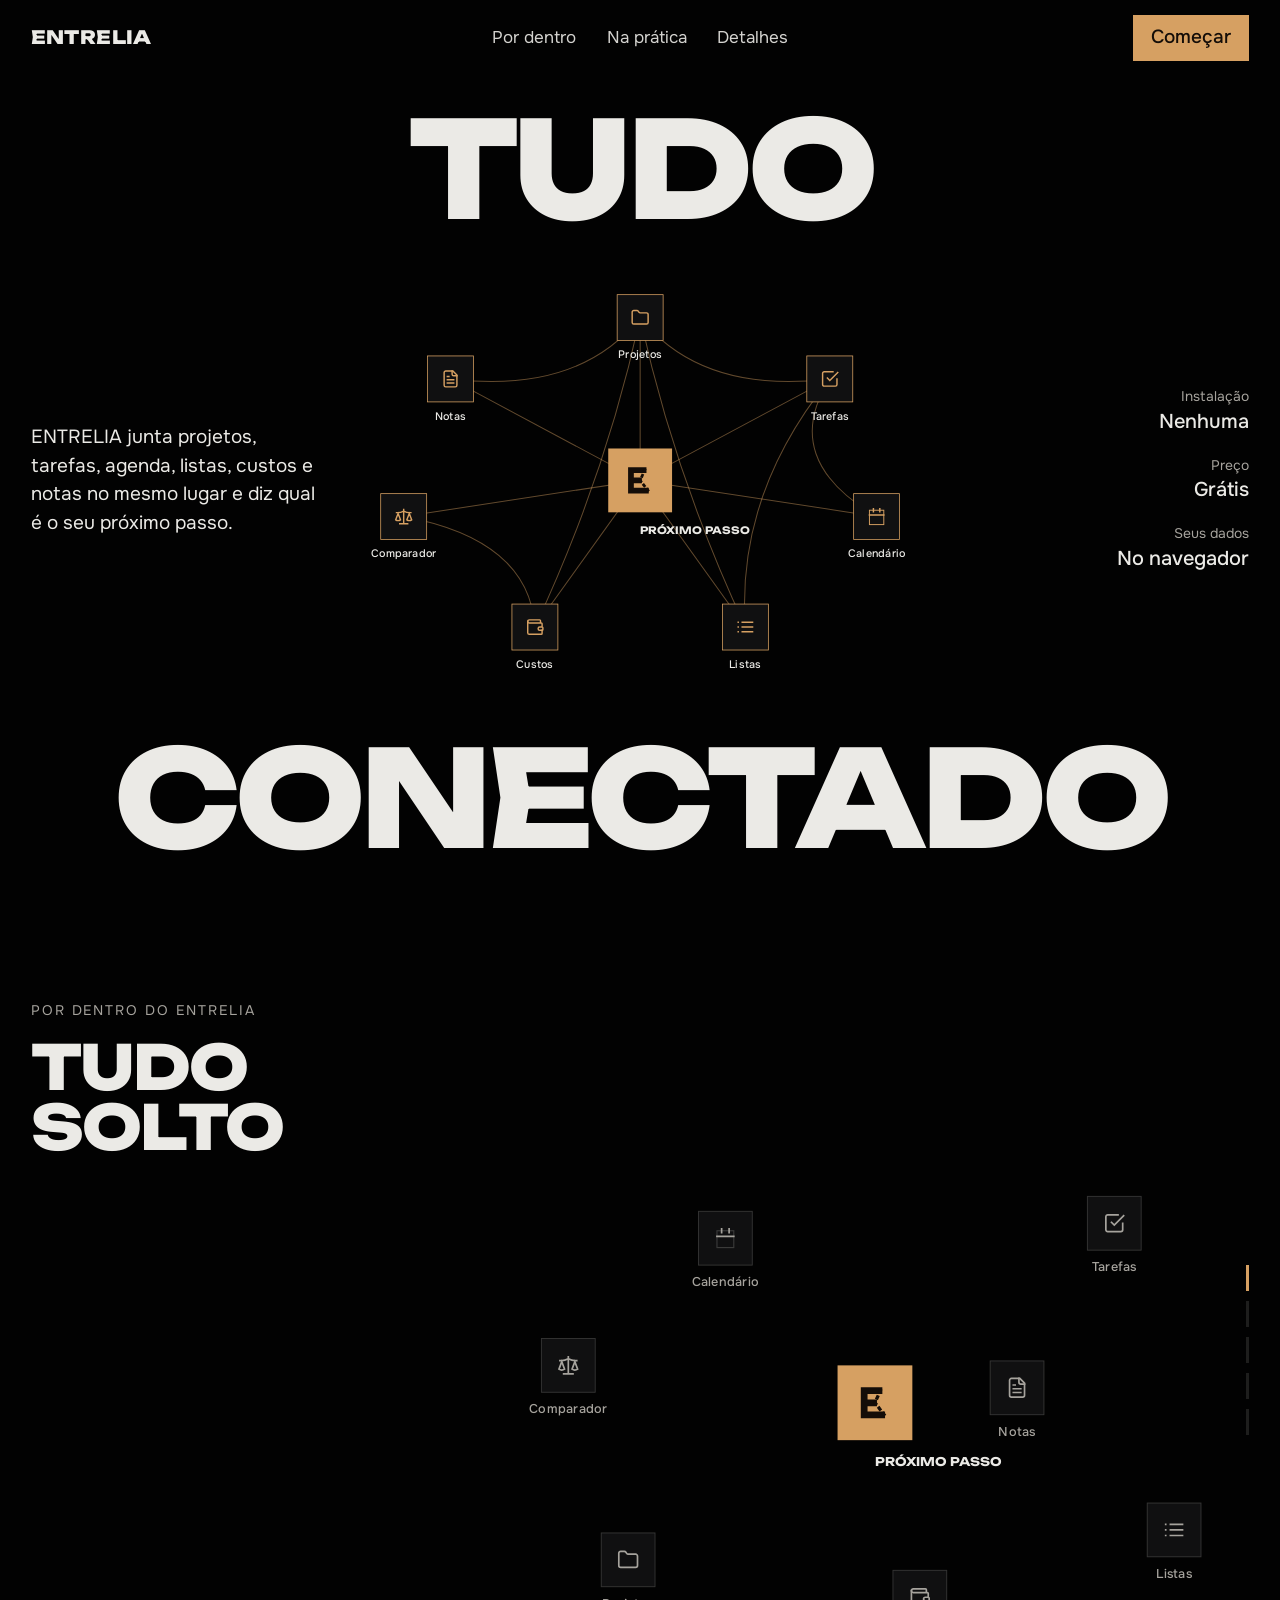
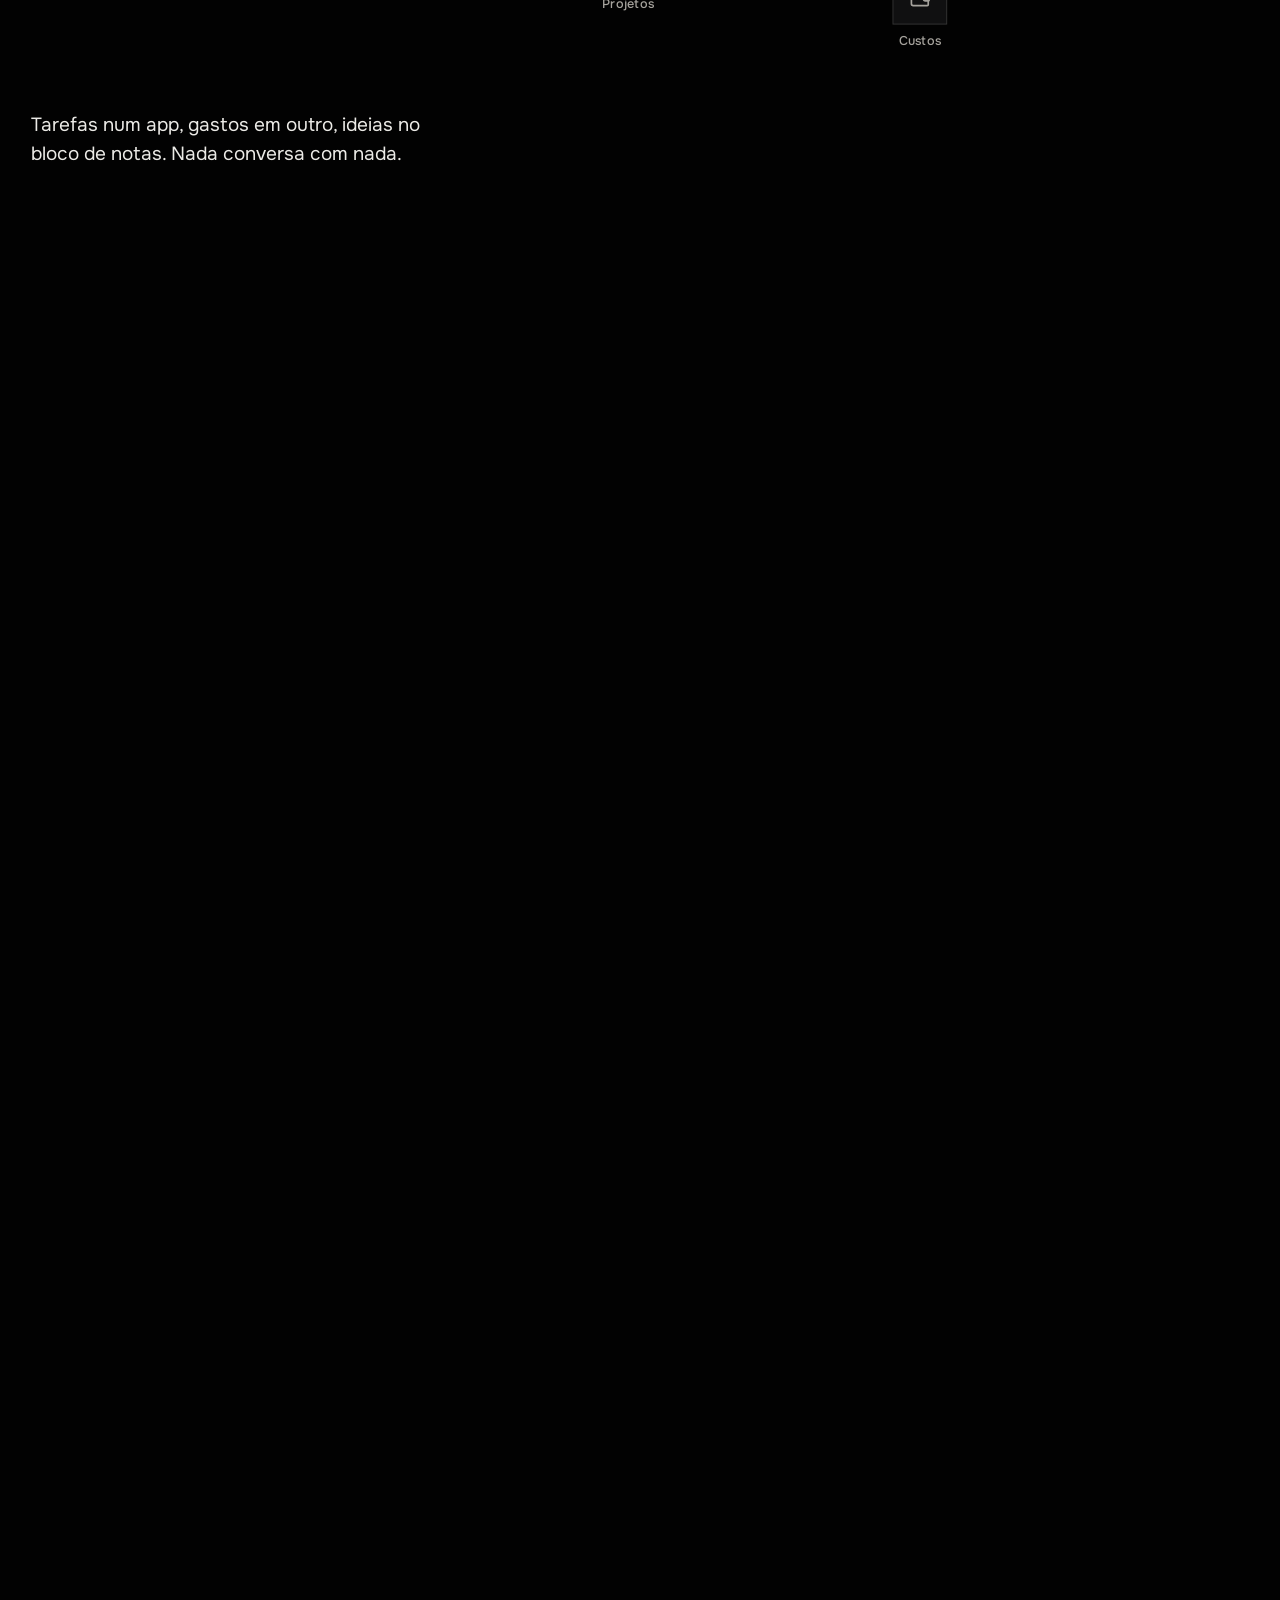
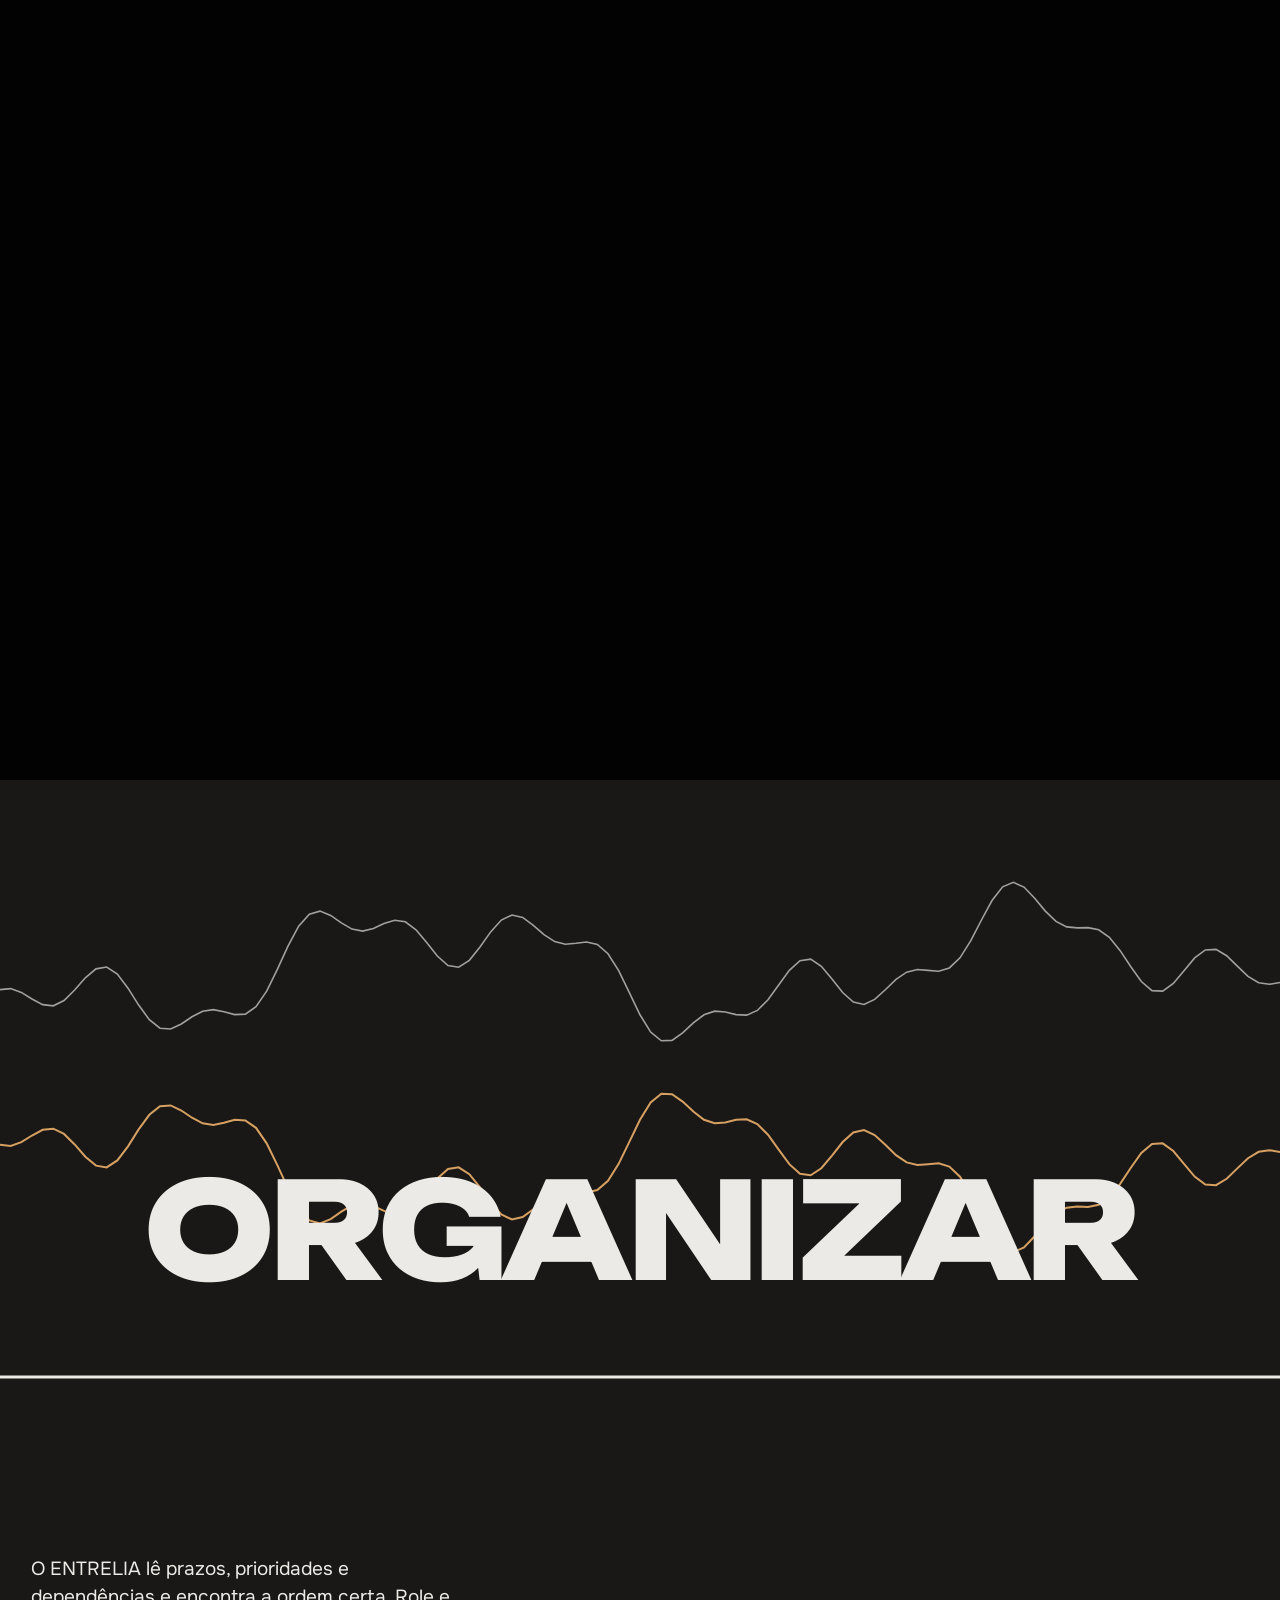
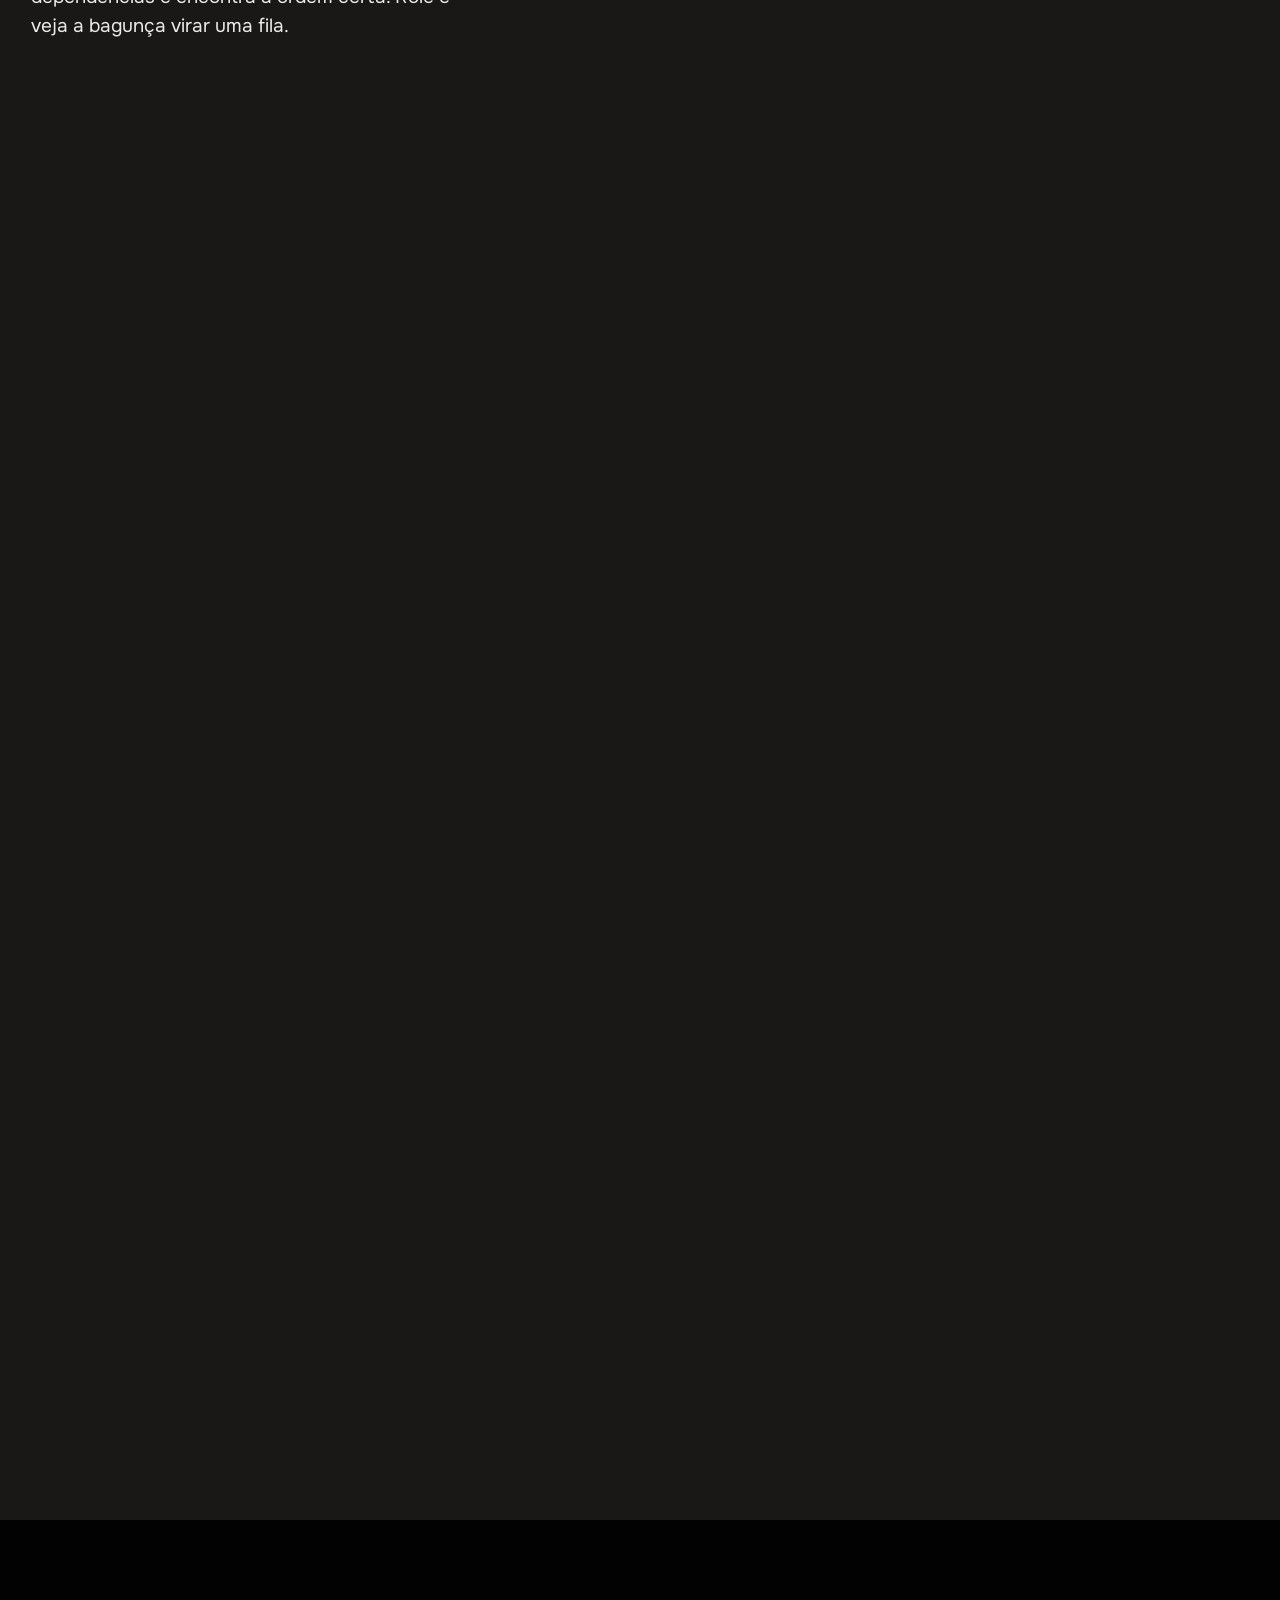
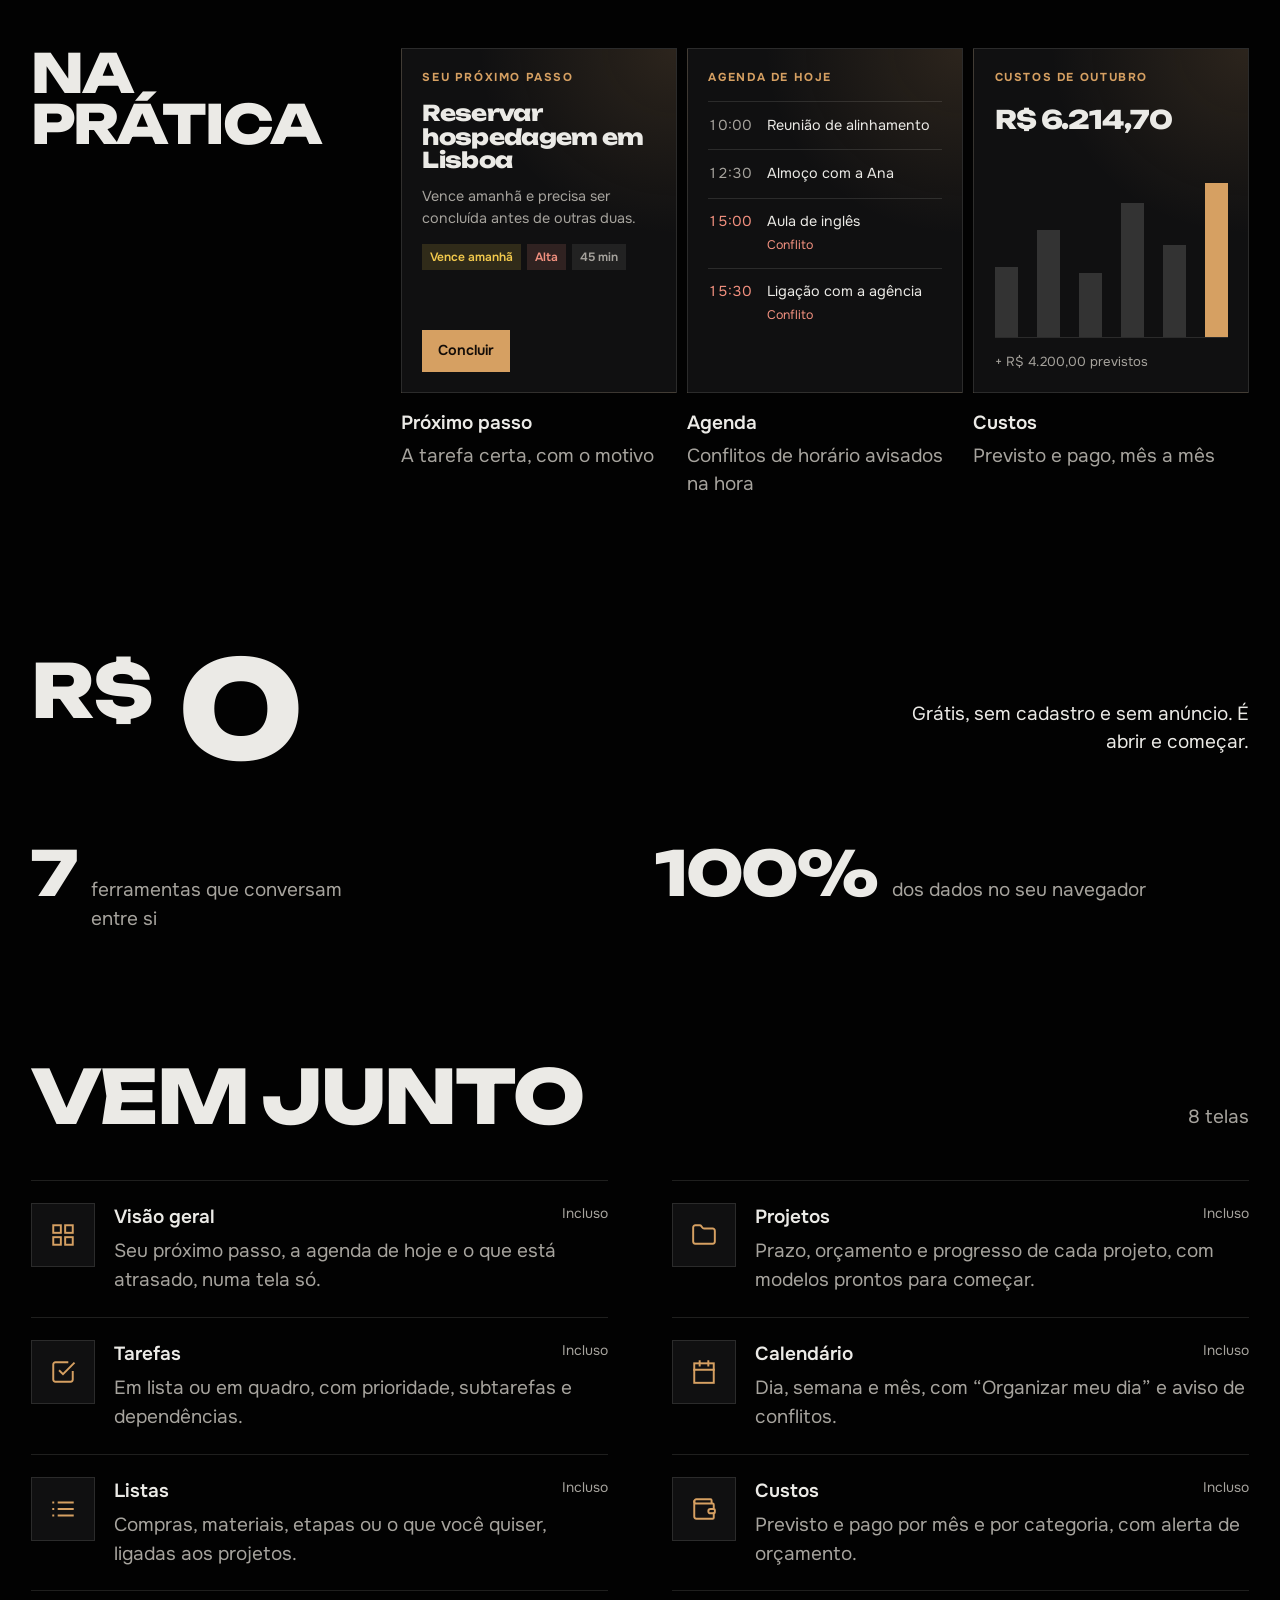
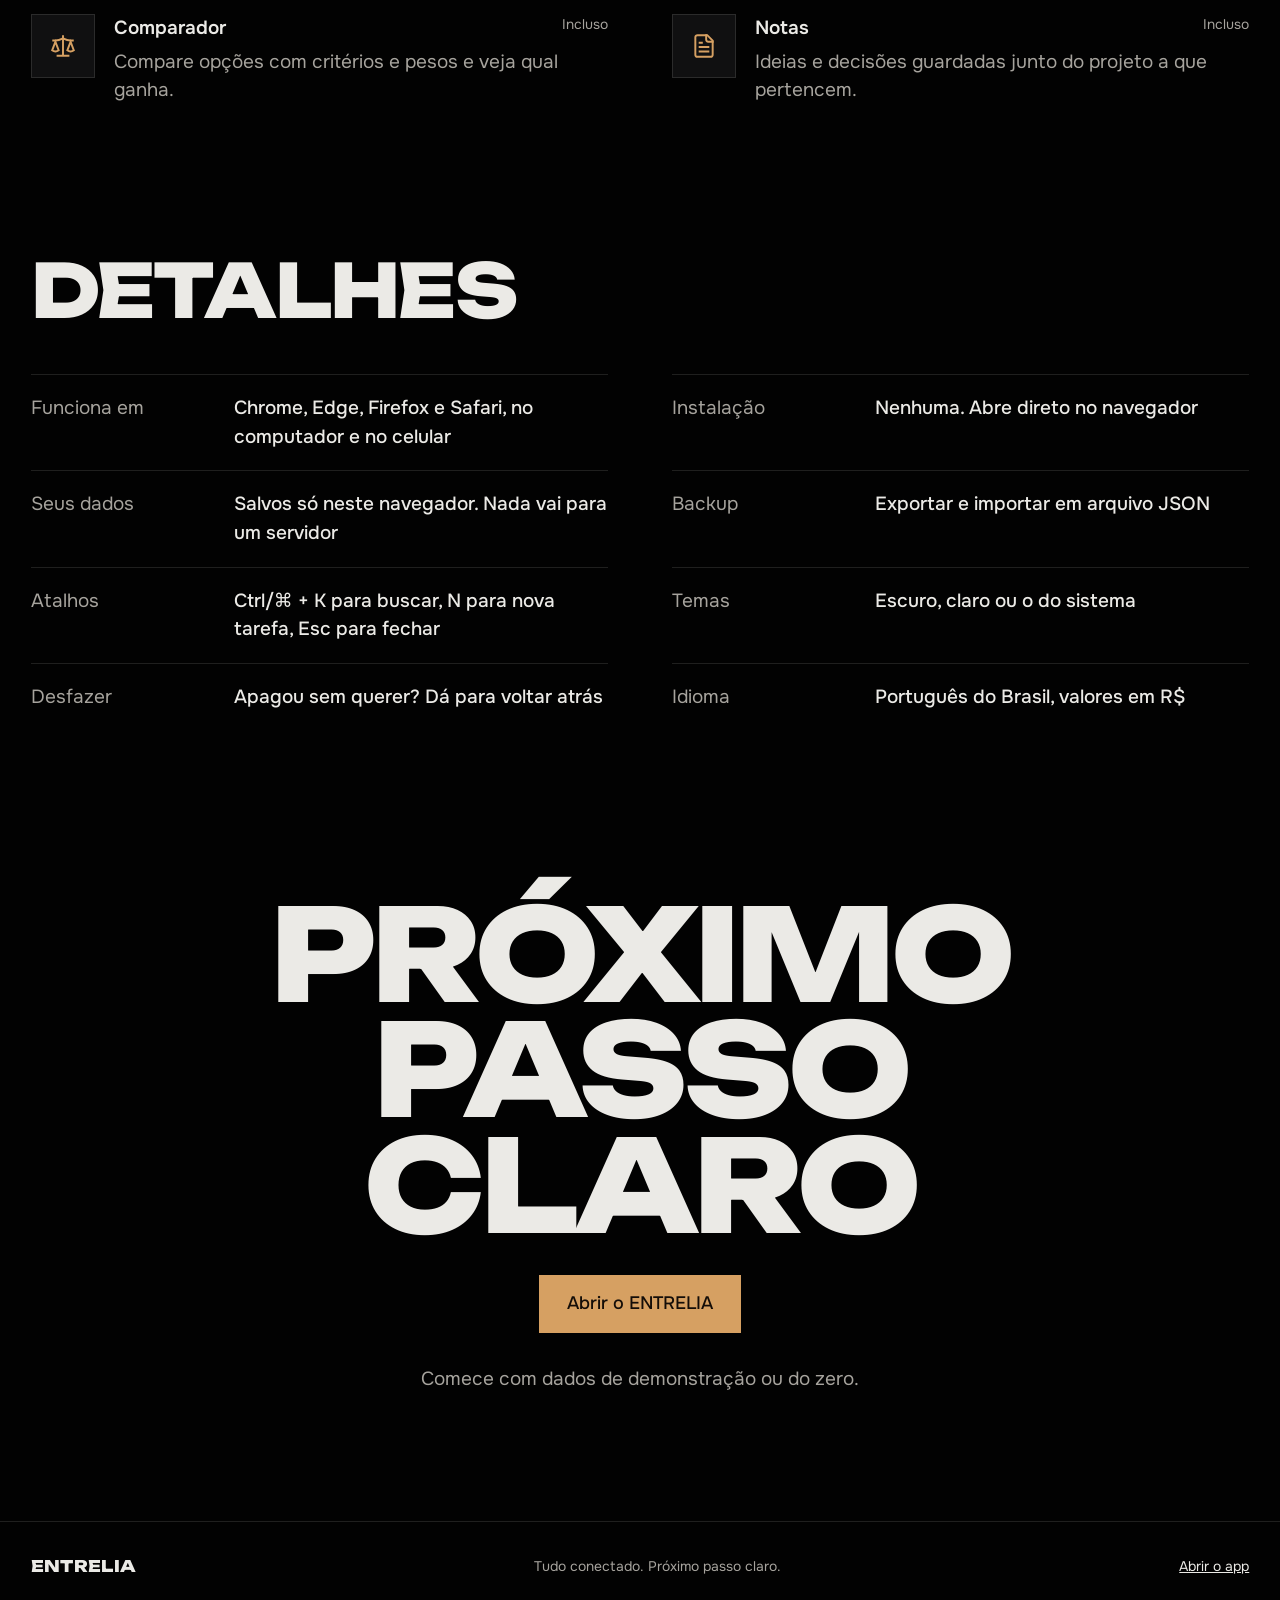
==== commit 2b251268: "Adiciona página de entrada e visual inspirado no Sonora Nova página de apresentação (index.html) com" ====
--- a/index.html
+++ b/index.html
@@ -1,63 +1,164 @@
 <!doctype html>
-<html lang="pt-BR" data-theme="dark">
+<html lang="pt-BR">
 <head>
   <meta charset="utf-8">
   <meta name="viewport" content="width=device-width, initial-scale=1, viewport-fit=cover">
   <title>ENTRELIA — Tudo conectado. Próximo passo claro.</title>
-  <meta name="description" content="ENTRELIA: central inteligente de organização pessoal e de projetos. Tarefas, calendário, listas, custos, comparador e notas conectados.">
-  <meta name="theme-color" content="#090D16">
+  <meta name="description" content="ENTRELIA: projetos, tarefas, calendário, listas, custos, comparador e notas conectados, com uma sugestão clara do que fazer agora. Grátis, sem cadastro.">
+  <meta name="theme-color" content="#020202">
   <link rel="icon" href="assets/logo.svg" type="image/svg+xml">
   <link rel="preconnect" href="https://fonts.googleapis.com">
   <link rel="preconnect" href="https://fonts.gstatic.com" crossorigin>
-  <link href="https://fonts.googleapis.com/css2?family=Inter:wght@400;500;600;700;800&display=swap" rel="stylesheet">
-  <link rel="stylesheet" href="css/styles.css">
-  <script>
-    // Aplica o tema salvo antes da primeira pintura (evita piscar).
-    (function () {
-      var pref = 'escuro';
-      try { pref = localStorage.getItem('entrelia-theme') || 'escuro'; } catch (e) {}
-      var dark = pref === 'sistema' ? !window.matchMedia('(prefers-color-scheme: light)').matches : pref !== 'claro';
-      document.documentElement.setAttribute('data-theme', dark ? 'dark' : 'light');
-    })();
-  </script>
+  <link href="https://fonts.googleapis.com/css2?family=Onest:wght@400;500;600;700&family=Unbounded:wght@600;700;800&display=swap" rel="stylesheet">
+  <link rel="stylesheet" href="css/landing.css">
 </head>
 <body>
-  <a class="skip-link" href="#main">Pular para o conteúdo</a>
+  <a class="skip" href="#conteudo">Pular para o conteúdo</a>
 
-  <div class="app" id="app">
-    <aside class="sidebar" id="sidebar" aria-label="Menu principal"></aside>
-    <div class="main-col">
-      <header class="topbar" id="topbar"></header>
-      <main id="main" tabindex="-1">
-        <div class="boot" role="status">
-          <div class="boot-dot"></div>
-          <span>Carregando seus dados…</span>
+  <header class="top" id="top">
+    <a class="wordmark" href="#" aria-label="ENTRELIA, início">ENTRELIA</a>
+    <nav class="top-nav" aria-label="Seções">
+      <a href="#por-dentro">Por dentro</a>
+      <a href="#na-pratica">Na prática</a>
+      <a href="#detalhes">Detalhes</a>
+    </nav>
+    <a class="btn" href="app.html">Começar</a>
+  </header>
+
+  <main id="conteudo">
+    <!-- Hero -->
+    <section class="hero" aria-labelledby="hero-title">
+      <h1 class="hero-title" id="hero-title">
+        <span class="hero-word hero-word-top">Tudo</span>
+        <span class="hero-word hero-word-bottom">conectado</span>
+      </h1>
+      <div class="hero-visual" aria-hidden="true">
+        <svg class="net" id="hero-net" viewBox="0 0 1000 700"></svg>
+      </div>
+      <p class="hero-lead">ENTRELIA junta projetos, tarefas, agenda, listas, custos e notas no mesmo lugar e diz qual é o seu próximo passo.</p>
+      <dl class="hero-specs">
+        <div><dt>Instalação</dt><dd>Nenhuma</dd></div>
+        <div><dt>Preço</dt><dd>Grátis</dd></div>
+        <div><dt>Seus dados</dt><dd>No navegador</dd></div>
+      </dl>
+    </section>
+
+    <!-- Por dentro: rolagem guiada -->
+    <section class="inside" id="por-dentro" aria-labelledby="inside-kicker">
+      <div class="inside-stage">
+        <p class="kicker" id="inside-kicker">Por dentro do ENTRELIA</p>
+        <div class="inside-copy" aria-live="polite">
+          <h2 class="inside-title" id="inside-title">Tudo solto</h2>
+          <p class="inside-text" id="inside-text">Tarefas num app, gastos em outro, ideias no bloco de notas. Nada conversa com nada.</p>
         </div>
-      </main>
-    </div>
-    <nav class="bottom-nav" id="bottom-nav" aria-label="Navegação principal"></nav>
-  </div>
+        <svg class="net net-inside" id="inside-net" viewBox="0 0 1000 700" aria-hidden="true"></svg>
+        <ol class="inside-steps" id="inside-steps" aria-label="Etapas"></ol>
+      </div>
+    </section>
 
-  <div id="modal-root"></div>
-  <div id="toast-root" class="toasts" aria-live="polite"></div>
+    <!-- Organizar: as ondas se acalmam -->
+    <section class="calm" aria-labelledby="calm-title">
+      <div class="calm-stage">
+        <svg class="calm-lines" id="calm-lines" viewBox="0 0 1200 600" preserveAspectRatio="none" aria-hidden="true">
+          <path class="calm-a" d=""/>
+          <path class="calm-b" d=""/>
+          <path class="calm-c" d=""/>
+        </svg>
+        <h2 class="calm-title" id="calm-title">Organizar</h2>
+        <p class="calm-text">O ENTRELIA lê prazos, prioridades e dependências e encontra a ordem certa. Role e veja a bagunça virar uma fila.</p>
+      </div>
+    </section>
 
-  <noscript><p style="padding:24px">O ENTRELIA precisa de JavaScript ativado para funcionar.</p></noscript>
+    <!-- Na prática -->
+    <section class="practice section" id="na-pratica" aria-labelledby="practice-title">
+      <h2 class="display reveal" id="practice-title">Na<br>prática</h2>
+      <div class="practice-grid">
+        <figure class="mock reveal">
+          <div class="mock-screen">
+            <p class="m-eyebrow">Seu próximo passo</p>
+            <p class="m-title">Reservar hospedagem em Lisboa</p>
+            <p class="m-why">Vence amanhã e precisa ser concluída antes de outras duas.</p>
+            <div class="m-badges"><span class="m-badge is-warn">Vence amanhã</span><span class="m-badge is-danger">Alta</span><span class="m-badge">45 min</span></div>
+            <span class="m-btn">Concluir</span>
+          </div>
+          <figcaption><strong>Próximo passo</strong><span>A tarefa certa, com o motivo</span></figcaption>
+        </figure>
+        <figure class="mock reveal">
+          <div class="mock-screen">
+            <p class="m-eyebrow">Agenda de hoje</p>
+            <ul class="m-agenda">
+              <li><time>10:00</time><span>Reunião de alinhamento</span></li>
+              <li><time>12:30</time><span>Almoço com a Ana</span></li>
+              <li class="is-clash"><time>15:00</time><span>Aula de inglês</span><em>Conflito</em></li>
+              <li class="is-clash"><time>15:30</time><span>Ligação com a agência</span><em>Conflito</em></li>
+            </ul>
+          </div>
+          <figcaption><strong>Agenda</strong><span>Conflitos de horário avisados na hora</span></figcaption>
+        </figure>
+        <figure class="mock reveal">
+          <div class="mock-screen">
+            <p class="m-eyebrow">Custos de outubro</p>
+            <p class="m-money">R$ 6.214,70</p>
+            <div class="m-bars" aria-hidden="true">
+              <span style="--h:42%"></span><span style="--h:64%"></span><span style="--h:38%"></span><span style="--h:80%"></span><span style="--h:55%"></span><span class="is-now" style="--h:92%"></span>
+            </div>
+            <p class="m-foot">+ R$ 4.200,00 previstos</p>
+          </div>
+          <figcaption><strong>Custos</strong><span>Previsto e pago, mês a mês</span></figcaption>
+        </figure>
+      </div>
+    </section>
 
-  <script src="js/util.js"></script>
-  <script src="js/ui.js"></script>
-  <script src="js/db.js"></script>
-  <script src="js/logic.js"></script>
-  <script src="js/demo.js"></script>
-  <script src="js/components.js"></script>
-  <script src="js/views/overview.js"></script>
-  <script src="js/views/projects.js"></script>
-  <script src="js/views/tasks.js"></script>
-  <script src="js/views/calendar.js"></script>
-  <script src="js/views/lists.js"></script>
-  <script src="js/views/costs.js"></script>
-  <script src="js/views/compare.js"></script>
-  <script src="js/views/notes.js"></script>
-  <script src="js/views/settings.js"></script>
-  <script src="js/app.js"></script>
+    <!-- Números -->
+    <section class="numbers section" aria-label="Em números">
+      <div class="num-hero reveal">
+        <p class="num-giant"><span class="num-unit">R$</span>&nbsp;<span data-count="0">0</span></p>
+        <p class="num-side">Grátis, sem cadastro e sem anúncio. É abrir e começar.</p>
+      </div>
+      <div class="num-row">
+        <p class="num reveal"><span class="num-big" data-count="7">7</span><span class="num-label">ferramentas que conversam entre si</span></p>
+        <p class="num reveal"><span class="num-big"><span data-count="100">100</span>%</span><span class="num-label">dos dados no seu navegador</span></p>
+      </div>
+    </section>
+
+    <!-- O que vem junto -->
+    <section class="box section" aria-labelledby="box-title">
+      <div class="box-head">
+        <h2 class="display reveal" id="box-title">Vem junto</h2>
+        <p class="box-count">8 telas</p>
+      </div>
+      <ul class="box-list" id="box-list"></ul>
+    </section>
+
+    <!-- Detalhes -->
+    <section class="specs section" id="detalhes" aria-labelledby="specs-title">
+      <h2 class="display reveal" id="specs-title">Detalhes</h2>
+      <dl class="spec-list">
+        <div class="reveal"><dt>Funciona em</dt><dd>Chrome, Edge, Firefox e Safari, no computador e no celular</dd></div>
+        <div class="reveal"><dt>Instalação</dt><dd>Nenhuma. Abre direto no navegador</dd></div>
+        <div class="reveal"><dt>Seus dados</dt><dd>Salvos só neste navegador. Nada vai para um servidor</dd></div>
+        <div class="reveal"><dt>Backup</dt><dd>Exportar e importar em arquivo JSON</dd></div>
+        <div class="reveal"><dt>Atalhos</dt><dd>Ctrl/⌘ + K para buscar, N para nova tarefa, Esc para fechar</dd></div>
+        <div class="reveal"><dt>Temas</dt><dd>Escuro, claro ou o do sistema</dd></div>
+        <div class="reveal"><dt>Desfazer</dt><dd>Apagou sem querer? Dá para voltar atrás</dd></div>
+        <div class="reveal"><dt>Idioma</dt><dd>Português do Brasil, valores em R$</dd></div>
+      </dl>
+    </section>
+
+    <!-- Chamada final -->
+    <section class="cta" aria-labelledby="cta-title">
+      <h2 class="cta-title reveal" id="cta-title">Próximo passo<br>claro</h2>
+      <a class="btn btn-lg reveal" href="app.html">Abrir o ENTRELIA</a>
+      <p class="cta-note reveal">Comece com dados de demonstração ou do zero.</p>
+    </section>
+  </main>
+
+  <footer class="foot">
+    <span class="wordmark">ENTRELIA</span>
+    <span>Tudo conectado. Próximo passo claro.</span>
+    <a href="app.html">Abrir o app</a>
+  </footer>
+
+  <script src="js/landing.js"></script>
 </body>
 </html>
--- a/css/landing.css
+++ b/css/landing.css
@@ -0,0 +1,357 @@
+/* =========================================================
+   ENTRELIA — página de entrada
+   ========================================================= */
+
+:root {
+  --bg: #020202;
+  --surface: #101011;
+  --field: #141312;
+  --ink: #EBEAE6;
+  --muted: #A6A39D;
+  --faint: #6E6B66;
+  --line: rgba(235, 234, 230, .12);
+  --accent: #D6A062;
+  --accent-press: #C38E52;
+  --accent-ink: #140D08;
+  --warn: #F2C94C;
+  --danger: #F2907F;
+  --font-display: 'Unbounded', 'Arial Black', sans-serif;
+  --font-text: 'Onest', system-ui, -apple-system, 'Segoe UI', sans-serif;
+  --step-small: clamp(.8125rem, .79rem + .1vw, .875rem);
+  --step-body: clamp(1.0625rem, 1rem + .25vw, 1.1875rem);
+  --step-head: clamp(2rem, 1.3rem + 3.2vw, 4rem);
+  --step-display: clamp(2.6rem, 5.8vw, 5.75rem);
+  --step-giant: clamp(2.6rem, 10.5vw, 12rem);
+  --margin: clamp(1rem, 2.4vw, 2rem);
+  --gap-section: clamp(6rem, 10vw, 10rem);
+  --ease-out: cubic-bezier(.23, 1, .32, 1);
+  --dur-med: .42s;
+  --top-h: 76px;
+  color-scheme: dark;
+}
+
+*, *::before, *::after { box-sizing: border-box; }
+html { -webkit-text-size-adjust: 100%; scroll-behavior: smooth; }
+body {
+  margin: 0;
+  background: var(--bg);
+  color: var(--ink);
+  font-family: var(--font-text);
+  font-size: var(--step-body);
+  line-height: 1.5;
+  -webkit-font-smoothing: antialiased;
+  overflow-x: hidden;
+}
+h1, h2, h3, p, dl, dd, ul, ol, figure { margin: 0; padding: 0; }
+ul, ol { list-style: none; }
+a { color: inherit; }
+::selection { background: rgba(214, 160, 98, .4); }
+:focus-visible { outline: 2px solid var(--accent); outline-offset: 3px; }
+
+.sr-only { position: absolute !important; width: 1px; height: 1px; padding: 0; margin: -1px; overflow: hidden; clip: rect(0, 0, 0, 0); white-space: nowrap; border: 0; }
+.skip { position: fixed; left: var(--margin); top: -80px; z-index: 100; background: var(--accent); color: var(--accent-ink); padding: 10px 16px; font-weight: 600; }
+.skip:focus { top: 12px; }
+
+.display {
+  font-family: var(--font-display);
+  font-weight: 800;
+  font-size: var(--step-display);
+  line-height: .95;
+  letter-spacing: -.03em;
+  text-transform: uppercase;
+}
+
+/* ---------- Botão ---------- */
+.btn {
+  display: inline-flex;
+  align-items: center;
+  justify-content: center;
+  height: 46px;
+  padding: 0 18px;
+  background: var(--accent);
+  color: var(--accent-ink);
+  font-weight: 500;
+  text-decoration: none;
+  white-space: nowrap;
+  transition: background-color var(--dur-med) var(--ease-out), transform .16s var(--ease-out);
+}
+.btn:hover { background: var(--accent-press); }
+.btn:active { transform: translateY(1px); }
+.btn-lg { height: 58px; padding: 0 28px; font-size: 1.125rem; }
+
+/* ---------- Topo ---------- */
+.top {
+  position: fixed;
+  inset: 0 0 auto 0;
+  z-index: 50;
+  height: var(--top-h);
+  display: grid;
+  grid-template-columns: 1fr auto 1fr;
+  align-items: center;
+  padding: 0 var(--margin);
+  transition: background-color var(--dur-med) var(--ease-out), border-color var(--dur-med) var(--ease-out);
+  border-bottom: 1px solid transparent;
+}
+.top.is-scrolled { background: rgba(2, 2, 2, .82); -webkit-backdrop-filter: blur(14px); backdrop-filter: blur(14px); border-bottom-color: var(--line); }
+.wordmark { font-family: var(--font-display); font-weight: 800; font-size: 1.15rem; letter-spacing: .02em; text-decoration: none; }
+.top-nav { display: flex; gap: clamp(1rem, 2.4vw, 2rem); }
+.top-nav a { text-decoration: none; font-size: 1.0625rem; color: var(--ink); opacity: .9; transition: opacity .16s; }
+.top-nav a:hover { opacity: 1; text-decoration: underline; text-underline-offset: 6px; }
+.top .btn { justify-self: end; }
+@media (max-width: 760px) {
+  .top { grid-template-columns: 1fr auto; }
+  .top-nav { display: none; }
+}
+
+/* ---------- Hero ---------- */
+.hero {
+  position: relative;
+  min-height: 100vh;
+  min-height: 100svh;
+  display: grid;
+  grid-template-columns: minmax(0, 1fr) minmax(0, 2.2fr) minmax(0, 1fr);
+  grid-template-rows: 1fr auto 1fr;
+  align-items: center;
+  padding: calc(var(--top-h) + 1rem) var(--margin) 2rem;
+  overflow: hidden;
+}
+.hero-title { position: absolute; inset: var(--top-h) 0 0 0; pointer-events: none; z-index: 2; }
+.hero-word {
+  position: absolute;
+  left: 50%;
+  transform: translateX(-50%);
+  font-family: var(--font-display);
+  font-weight: 800;
+  font-size: min(var(--step-giant), 21vh);
+  line-height: .9;
+  letter-spacing: -.04em;
+  text-transform: uppercase;
+  white-space: nowrap;
+  color: var(--ink);
+  animation: rise 1.2s var(--ease-out) both;
+}
+.hero-word-top { top: 4%; }
+.hero-word-bottom { bottom: 5%; animation-delay: .12s; font-size: min(var(--step-giant), 11.5vw, 21vh); }
+@keyframes rise { from { opacity: 0; transform: translate(-50%, 30px); } to { opacity: 1; transform: translate(-50%, 0); } }
+
+.hero-visual {
+  grid-column: 2;
+  grid-row: 1 / -1;
+  align-self: center;
+  width: 100%;
+  max-width: min(820px, 100vh);
+  justify-self: center;
+  z-index: 1;
+  animation: fade 1.6s .2s var(--ease-out) both;
+}
+@keyframes fade { from { opacity: 0; } to { opacity: 1; } }
+.hero-lead { grid-column: 1; grid-row: 2; max-width: 22ch; font-size: var(--step-body); z-index: 3; }
+.hero-specs { grid-column: 3; grid-row: 2; justify-self: end; text-align: right; display: grid; gap: 1.1rem; z-index: 3; }
+.hero-specs dt { font-size: var(--step-small); color: var(--muted); }
+.hero-specs dd { font-size: 1.25rem; font-weight: 500; }
+
+@media (max-width: 900px) {
+  .hero { grid-template-columns: minmax(0, 1fr); grid-template-rows: auto; gap: 2rem; align-content: center; padding-top: calc(var(--top-h) + 1.5rem); padding-bottom: 3rem; }
+  .hero-title { position: static; grid-row: 1; display: flex; flex-direction: column; }
+  .hero-word, .hero-word-bottom { position: static; transform: none; font-size: 11.6vw; line-height: .95; animation-name: riseFlat; }
+  .hero-visual { grid-column: 1; grid-row: 2; }
+  .hero-lead { grid-column: 1; grid-row: 3; max-width: 32ch; }
+  .hero-specs { grid-column: 1; grid-row: 4; justify-self: stretch; text-align: left; grid-template-columns: repeat(3, minmax(0, 1fr)); gap: .75rem; }
+  .hero-specs dd { font-size: 1.05rem; }
+}
+@keyframes riseFlat { from { opacity: 0; transform: translateY(24px); } to { opacity: 1; transform: none; } }
+
+/* ---------- Rede (SVG) ---------- */
+.net { display: block; width: 100%; height: auto; overflow: visible; }
+.net .link { fill: none; stroke: var(--accent); stroke-width: 1.6; opacity: .9; transition: stroke-dashoffset 1s var(--ease-out), opacity .6s var(--ease-out); }
+.net .link.is-off { opacity: 0; }
+.net .node { transition: transform 1s var(--ease-out); }
+.net .node rect { fill: var(--surface); stroke: rgba(235, 234, 230, .2); stroke-width: 1.2; transition: stroke .4s, fill .4s; }
+.net .node .glyph { color: var(--muted); transition: color .4s; }
+.net .node text { fill: var(--muted); font-family: var(--font-text); font-size: 17px; font-weight: 500; letter-spacing: .02em; text-anchor: middle; transition: fill .4s; }
+.net .node.is-on rect { stroke: var(--accent); }
+.net .node.is-on .glyph { color: var(--accent); }
+.net .node.is-on text { fill: var(--ink); }
+.net .core rect { fill: var(--accent); stroke: none; }
+.net .core text { fill: var(--ink); font-family: var(--font-display); font-weight: 700; font-size: 16px; text-transform: uppercase; }
+.net .core .core-pulse { fill: none; stroke: var(--accent); stroke-width: 1.2; opacity: 0; transform-box: fill-box; transform-origin: center; }
+.net .core.is-lit .core-pulse { animation: pulse 2.4s var(--ease-out) infinite; }
+@keyframes pulse { 0% { opacity: .7; transform: scale(1); } 100% { opacity: 0; transform: scale(1.9); } }
+.net .core { transition: opacity .8s var(--ease-out); }
+.net .core.is-dim { opacity: .18; }
+#hero-net .node { animation: float 6s ease-in-out infinite alternate; }
+#hero-net .node:nth-child(2n) { animation-duration: 7.5s; animation-delay: -2s; }
+#hero-net .node:nth-child(3n) { animation-duration: 8.5s; animation-delay: -4s; }
+@keyframes float { from { translate: 0 -6px; } to { translate: 0 6px; } }
+
+/* ---------- Por dentro ---------- */
+.inside { position: relative; height: 520vh; }
+.inside-stage {
+  position: sticky;
+  top: 0;
+  height: 100vh;
+  height: 100svh;
+  display: grid;
+  grid-template-columns: minmax(0, 1fr) minmax(0, 1.7fr);
+  grid-template-rows: auto 1fr auto;
+  gap: 1rem var(--margin);
+  padding: calc(var(--top-h) + 1.5rem) var(--margin) 2rem;
+  overflow: hidden;
+}
+.kicker { grid-column: 1 / -1; font-size: var(--step-small); color: var(--muted); text-transform: uppercase; letter-spacing: .14em; }
+.inside-copy { grid-column: 1; grid-row: 2 / 4; display: flex; flex-direction: column; justify-content: space-between; min-height: 0; }
+.inside-title {
+  font-family: var(--font-display);
+  font-weight: 800;
+  font-size: var(--step-head);
+  line-height: .98;
+  letter-spacing: -.03em;
+  text-transform: uppercase;
+  transition: opacity .35s var(--ease-out), transform .35s var(--ease-out);
+}
+.inside-text { max-width: 30ch; color: var(--ink); transition: opacity .35s var(--ease-out), transform .35s var(--ease-out); }
+.inside-copy.is-swapping .inside-title, .inside-copy.is-swapping .inside-text { opacity: 0; transform: translateY(10px); }
+.net-inside { grid-column: 2; grid-row: 2 / 4; align-self: center; max-height: 100%; }
+.inside-steps { position: absolute; right: var(--margin); top: 50%; transform: translateY(-50%); display: flex; flex-direction: column; gap: 10px; }
+.inside-steps li { width: 3px; height: 26px; background: var(--line); transition: background-color .4s; }
+.inside-steps li.is-on { background: var(--accent); }
+@media (max-width: 900px) {
+  .inside-stage { grid-template-columns: minmax(0, 1fr); grid-template-rows: auto auto 1fr auto; }
+  .inside-copy { grid-row: 2; display: contents; }
+  .inside-title { grid-row: 2; }
+  .net-inside { grid-column: 1; grid-row: 3; }
+  .inside-text { grid-row: 4; }
+  .inside-steps { display: none; }
+}
+
+/* ---------- Organizar ---------- */
+.calm { position: relative; height: 260vh; background: #1A1816; }
+.calm-stage { position: sticky; top: 0; height: 100vh; height: 100svh; overflow: hidden; display: grid; place-items: center; }
+.calm-lines { position: absolute; inset: 8% 0 22% 0; width: 100%; height: 70%; }
+.calm-lines path { fill: none; vector-effect: non-scaling-stroke; }
+.calm-a { stroke: rgba(235, 234, 230, .65); stroke-width: 1.6; }
+.calm-b { stroke: var(--accent); stroke-width: 2; }
+.calm-c { stroke: var(--ink); stroke-width: 3; }
+.calm-title {
+  position: relative;
+  font-family: var(--font-display);
+  font-weight: 800;
+  font-size: min(var(--step-giant), 13vw);
+  line-height: 1;
+  letter-spacing: -.04em;
+  text-transform: uppercase;
+  color: var(--ink);
+}
+.calm-text { position: absolute; left: var(--margin); bottom: 2.5rem; max-width: 34ch; }
+
+/* ---------- Seções ---------- */
+.section { padding: var(--gap-section) var(--margin) 0; }
+
+/* Na prática */
+.practice { display: grid; grid-template-columns: minmax(0, 1.2fr) minmax(0, 3fr); gap: 2rem var(--margin); align-items: start; }
+.practice .display { font-size: min(var(--step-display), 4.2vw); }
+.practice-grid { display: grid; grid-template-columns: repeat(3, minmax(0, 1fr)); gap: 10px; }
+.mock { display: flex; flex-direction: column; gap: 1rem; }
+.mock-screen {
+  aspect-ratio: 4 / 5;
+  background: radial-gradient(120% 90% at 100% 0%, rgba(214, 160, 98, .14), transparent 60%), var(--surface);
+  border: 1px solid var(--line);
+  padding: clamp(1rem, 1.6vw, 1.5rem);
+  display: flex;
+  flex-direction: column;
+  gap: .9rem;
+  font-size: .9rem;
+  overflow: hidden;
+}
+.mock figcaption { display: flex; flex-direction: column; gap: .25rem; }
+.mock figcaption strong { font-weight: 600; }
+.mock figcaption span { color: var(--muted); }
+.m-eyebrow { font-size: .72rem; font-weight: 700; letter-spacing: .14em; text-transform: uppercase; color: var(--accent); }
+.m-title { font-family: var(--font-display); font-weight: 800; font-size: clamp(1.15rem, 1.7vw, 1.6rem); line-height: 1.08; letter-spacing: -.03em; }
+.m-why { color: var(--muted); }
+.m-badges { display: flex; flex-wrap: wrap; gap: 6px; }
+.m-badge { font-size: .75rem; font-weight: 600; padding: 4px 8px; background: rgba(235, 234, 230, .08); color: var(--muted); }
+.m-badge.is-warn { background: rgba(242, 201, 76, .14); color: var(--warn); }
+.m-badge.is-danger { background: rgba(242, 144, 127, .14); color: var(--danger); }
+.m-btn { margin-top: auto; align-self: flex-start; background: var(--accent); color: var(--accent-ink); font-weight: 600; padding: 10px 16px; }
+.m-agenda { display: flex; flex-direction: column; }
+.m-agenda li { display: grid; grid-template-columns: auto 1fr; gap: .2rem .9rem; padding: .8rem 0; border-top: 1px solid var(--line); }
+.m-agenda time { font-variant-numeric: tabular-nums; color: var(--muted); }
+.m-agenda em { grid-column: 2; font-style: normal; font-size: .78rem; color: var(--danger); }
+.m-agenda .is-clash time { color: var(--danger); }
+.m-money { font-family: var(--font-display); font-weight: 800; font-size: clamp(1.3rem, 2vw, 2rem); letter-spacing: -.04em; }
+.m-bars { flex: 1; display: flex; align-items: flex-end; gap: 8%; padding-top: 1rem; border-bottom: 1px solid var(--line); }
+.m-bars span { flex: 1; height: var(--h); background: rgba(235, 234, 230, .16); transform-origin: bottom; transform: scaleY(.1); transition: transform 1.1s var(--ease-out); }
+.m-bars span.is-now { background: var(--accent); }
+.mock.is-in .m-bars span { transform: scaleY(1); }
+.mock.is-in .m-bars span:nth-child(2) { transition-delay: .06s; }
+.mock.is-in .m-bars span:nth-child(3) { transition-delay: .12s; }
+.mock.is-in .m-bars span:nth-child(4) { transition-delay: .18s; }
+.mock.is-in .m-bars span:nth-child(5) { transition-delay: .24s; }
+.mock.is-in .m-bars span:nth-child(6) { transition-delay: .3s; }
+.m-foot { color: var(--muted); font-size: .82rem; }
+@media (max-width: 1000px) {
+  .practice { grid-template-columns: minmax(0, 1fr); }
+  .practice .display { font-size: var(--step-display); }
+}
+@media (max-width: 680px) {
+  .practice-grid { grid-template-columns: minmax(0, 1fr); }
+  .mock-screen { aspect-ratio: auto; min-height: 300px; }
+}
+
+/* Números */
+.numbers { padding-top: calc(var(--gap-section) * 1.2); }
+.num-hero { display: flex; align-items: flex-end; justify-content: space-between; gap: 2rem; flex-wrap: wrap; }
+.num-giant { font-family: var(--font-display); font-weight: 800; font-size: var(--step-giant); line-height: .85; letter-spacing: -.05em; }
+.num-unit { font-size: .55em; vertical-align: .55em; letter-spacing: -.03em; }
+.num-side { max-width: 26ch; text-align: right; margin-bottom: .6rem; }
+.num-row { display: grid; grid-template-columns: repeat(2, minmax(0, 1fr)); gap: 2rem var(--margin); margin-top: clamp(2.5rem, 6vw, 5rem); }
+.num { display: flex; align-items: baseline; gap: 1rem; flex-wrap: wrap; }
+.num-big { font-family: var(--font-display); font-weight: 800; font-size: var(--step-head); line-height: 1; letter-spacing: -.04em; }
+.num-label { color: var(--muted); max-width: 22ch; }
+@media (max-width: 680px) {
+  .num-side { text-align: left; }
+  .num-row { grid-template-columns: minmax(0, 1fr); }
+}
+
+/* Vem junto */
+.box-head { display: flex; align-items: flex-end; justify-content: space-between; gap: 1rem; margin-bottom: clamp(2rem, 4vw, 3rem); }
+.box-count { color: var(--muted); }
+.box-list { display: grid; grid-template-columns: repeat(2, minmax(0, 1fr)); gap: 0 clamp(1.5rem, 5vw, 4rem); }
+.box-item { display: grid; grid-template-columns: 64px minmax(0, 1fr) auto; gap: .35rem 1.2rem; padding: 1.4rem 0; border-top: 1px solid var(--line); }
+.box-icon { grid-row: 1 / 3; width: 64px; height: 64px; display: grid; place-items: center; background: var(--surface); border: 1px solid var(--line); color: var(--accent); }
+.box-icon svg { width: 26px; height: 26px; }
+.box-name { font-weight: 600; }
+.box-tag { color: var(--muted); font-size: var(--step-small); }
+.box-desc { grid-column: 2 / 4; color: var(--muted); }
+@media (max-width: 760px) { .box-list { grid-template-columns: minmax(0, 1fr); } }
+
+/* Detalhes */
+.specs .display { margin-bottom: clamp(2rem, 4vw, 3rem); }
+.spec-list { display: grid; grid-template-columns: repeat(2, minmax(0, 1fr)); gap: 0 clamp(1.5rem, 5vw, 4rem); }
+.spec-list > div { display: grid; grid-template-columns: minmax(7rem, 1fr) minmax(0, 2fr); gap: 1rem; padding: 1.2rem 0; border-top: 1px solid var(--line); }
+.spec-list dt { color: var(--muted); }
+.spec-list dd { font-weight: 500; }
+@media (max-width: 760px) {
+  .spec-list { grid-template-columns: minmax(0, 1fr); }
+  .spec-list > div { grid-template-columns: minmax(0, 1fr); gap: .25rem; }
+}
+
+/* Chamada final */
+.cta { padding: calc(var(--gap-section) * 1.3) var(--margin) var(--gap-section); display: flex; flex-direction: column; align-items: center; text-align: center; gap: 2rem; }
+.cta-title { font-family: var(--font-display); font-weight: 800; font-size: min(var(--step-giant), 10vw); line-height: .9; letter-spacing: -.04em; text-transform: uppercase; }
+.cta-note { color: var(--muted); }
+
+.foot { display: flex; flex-wrap: wrap; gap: 1rem 2rem; align-items: center; justify-content: space-between; padding: 2rem var(--margin); border-top: 1px solid var(--line); color: var(--muted); font-size: var(--step-small); }
+.foot .wordmark { color: var(--ink); font-size: 1rem; }
+.foot a { color: var(--ink); }
+
+/* ---------- Revelar ao rolar ---------- */
+.js .reveal { opacity: 0; transform: translateY(28px); transition: opacity 1s var(--ease-out), transform 1s var(--ease-out); }
+.js .reveal.is-in { opacity: 1; transform: none; }
+
+@media (prefers-reduced-motion: reduce) {
+  html { scroll-behavior: auto; }
+  *, *::before, *::after { animation: none !important; transition: none !important; }
+  .js .reveal { opacity: 1; transform: none; }
+}
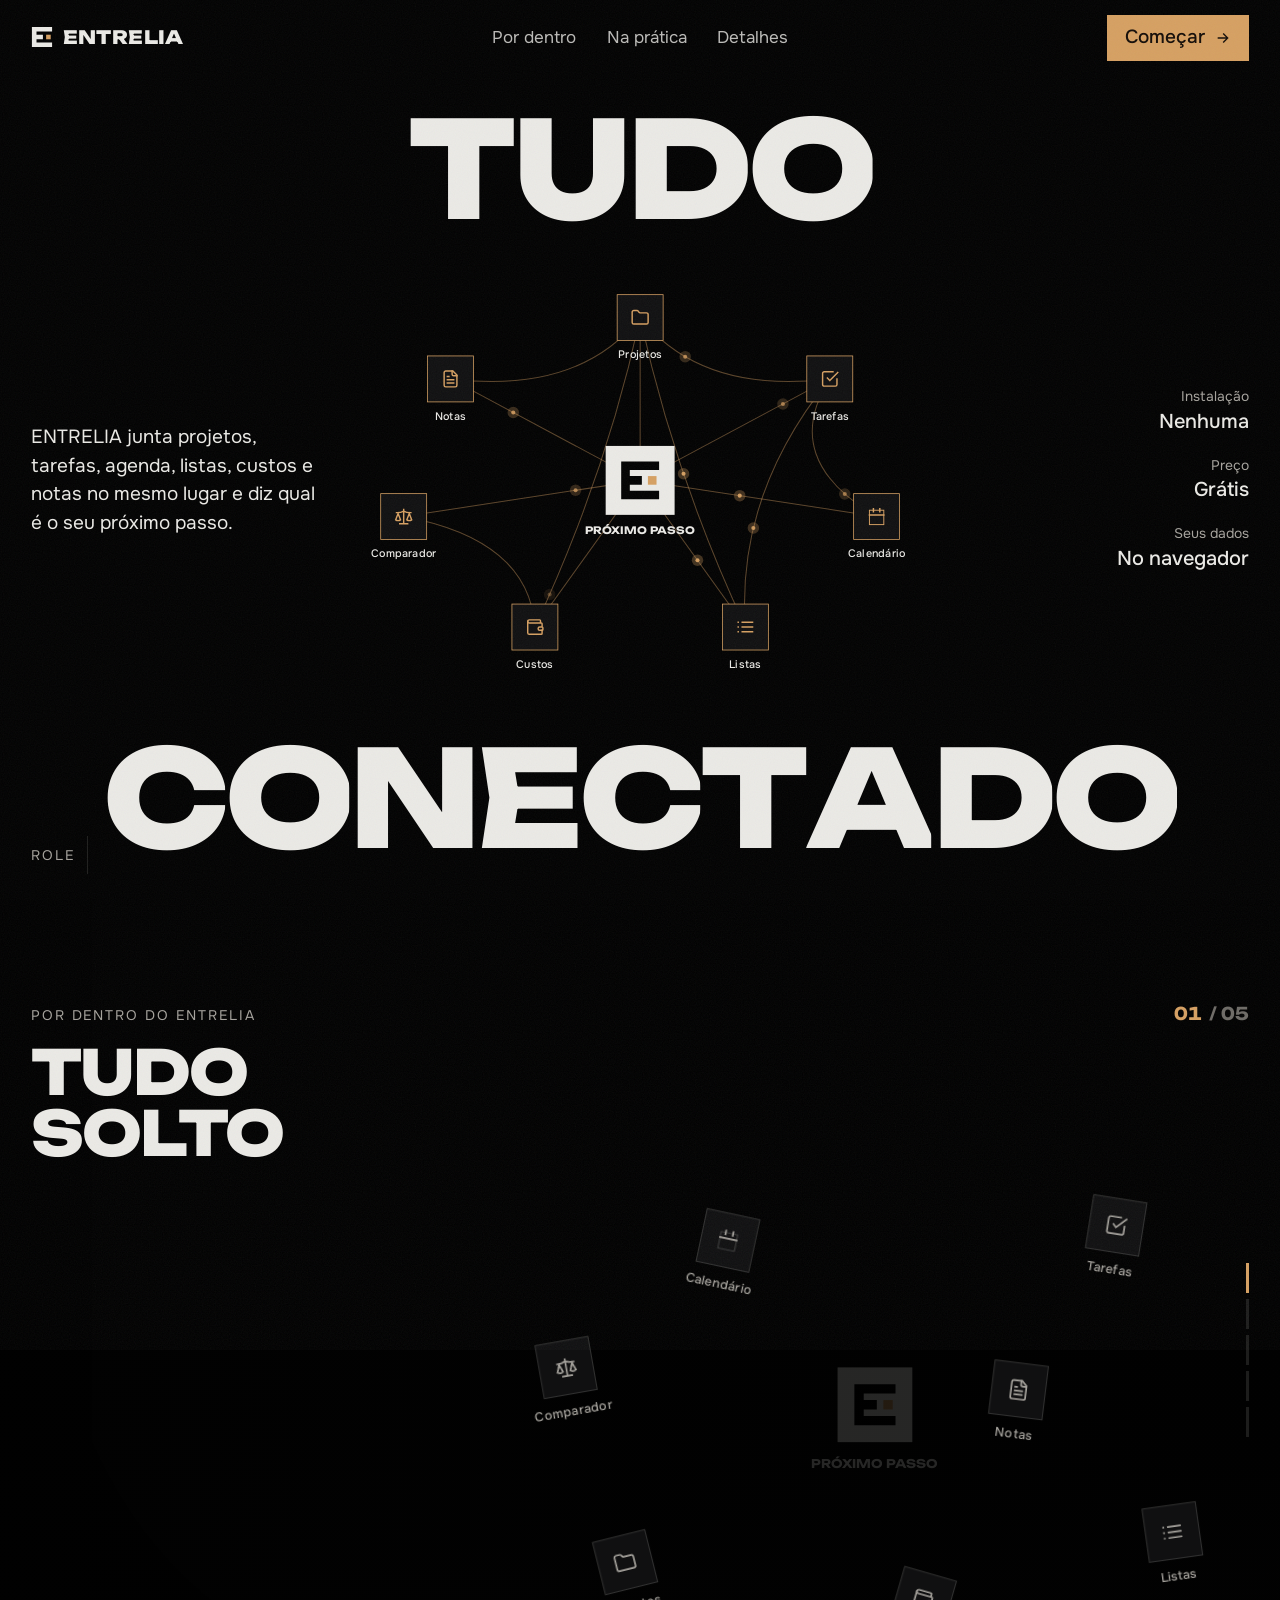
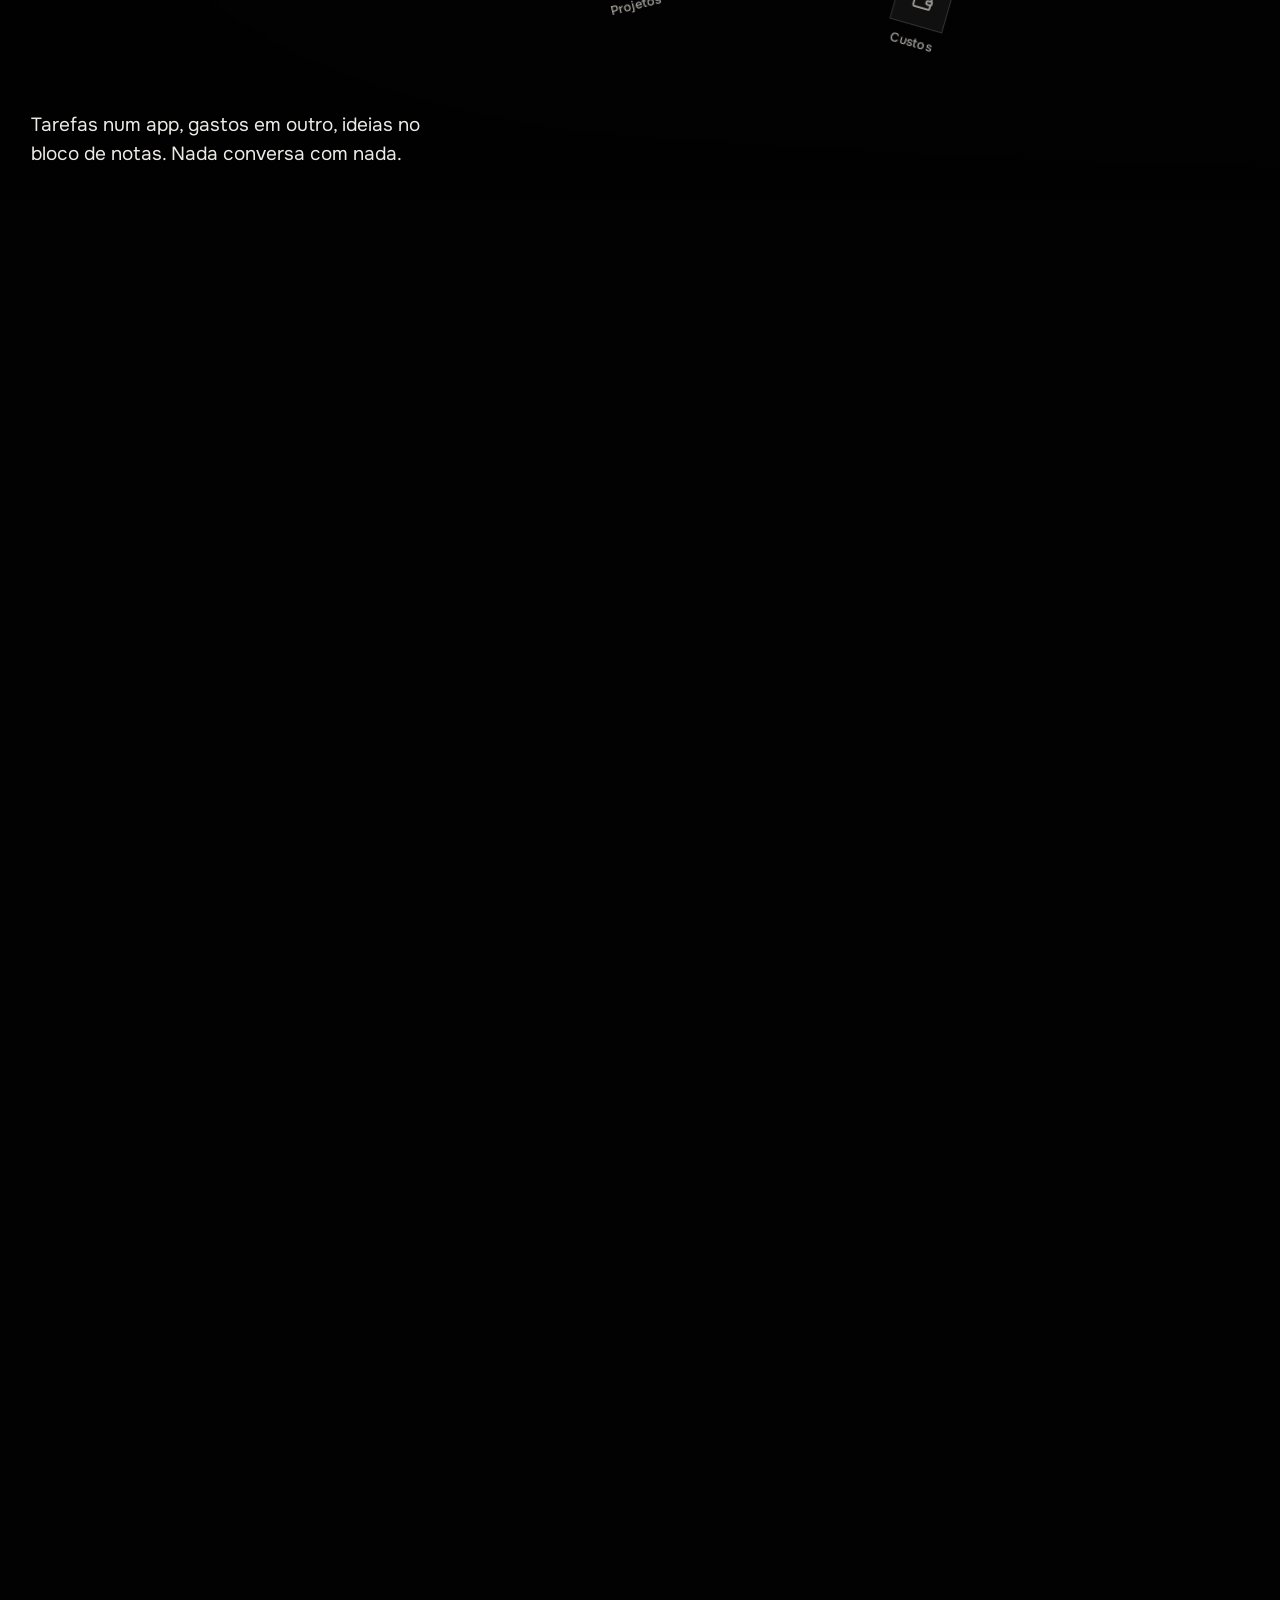
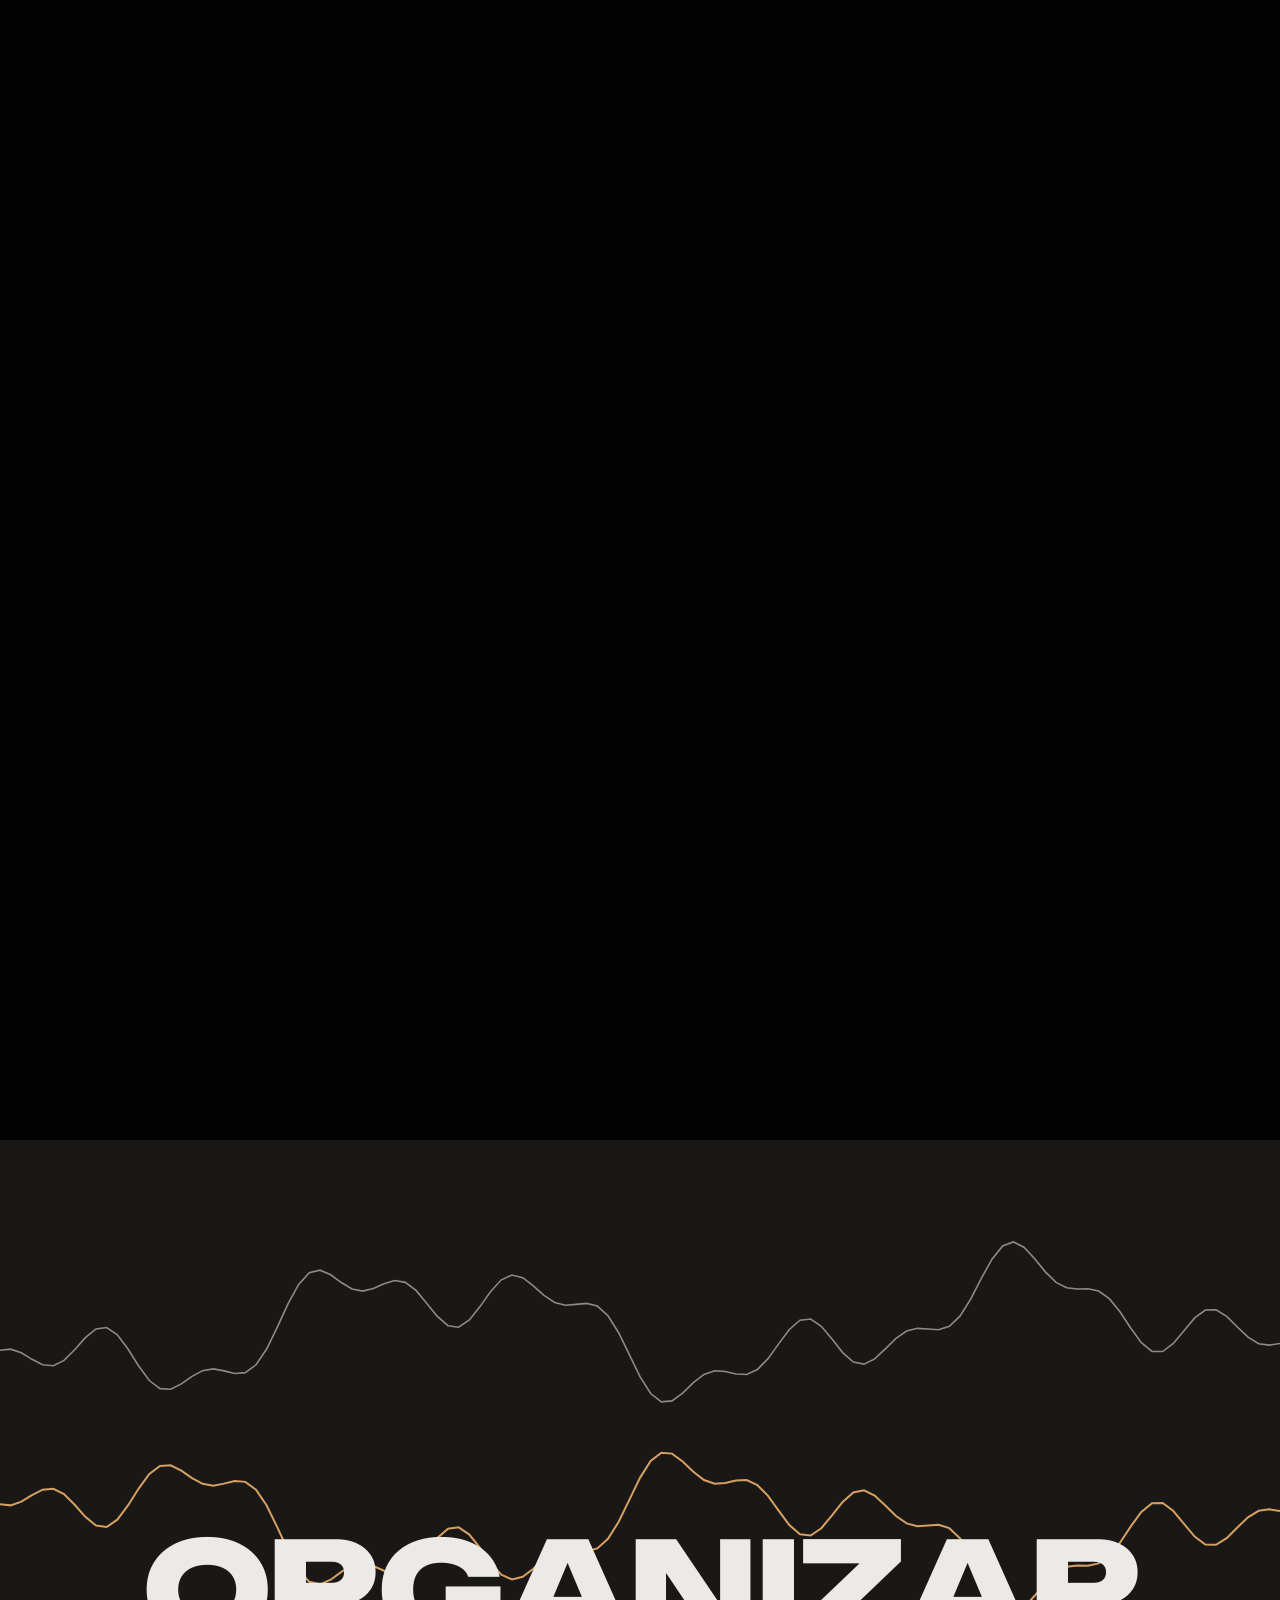
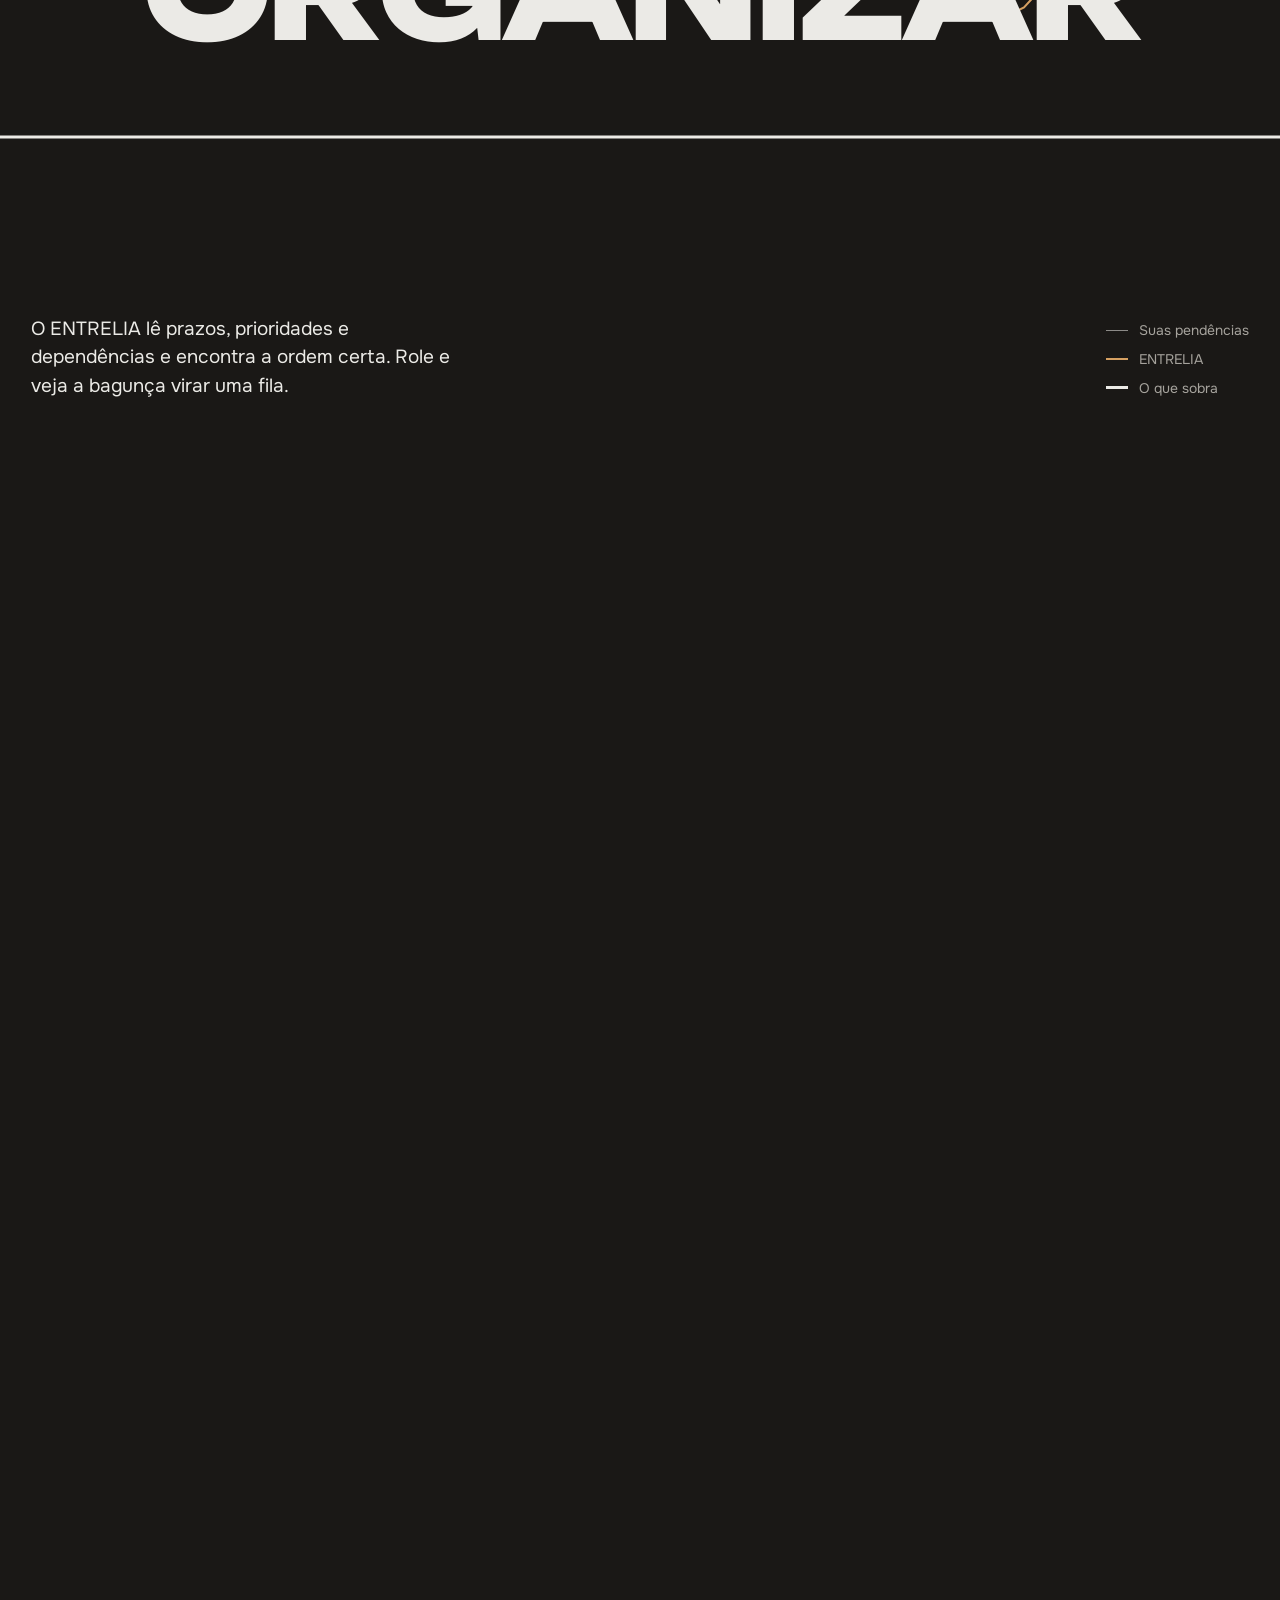
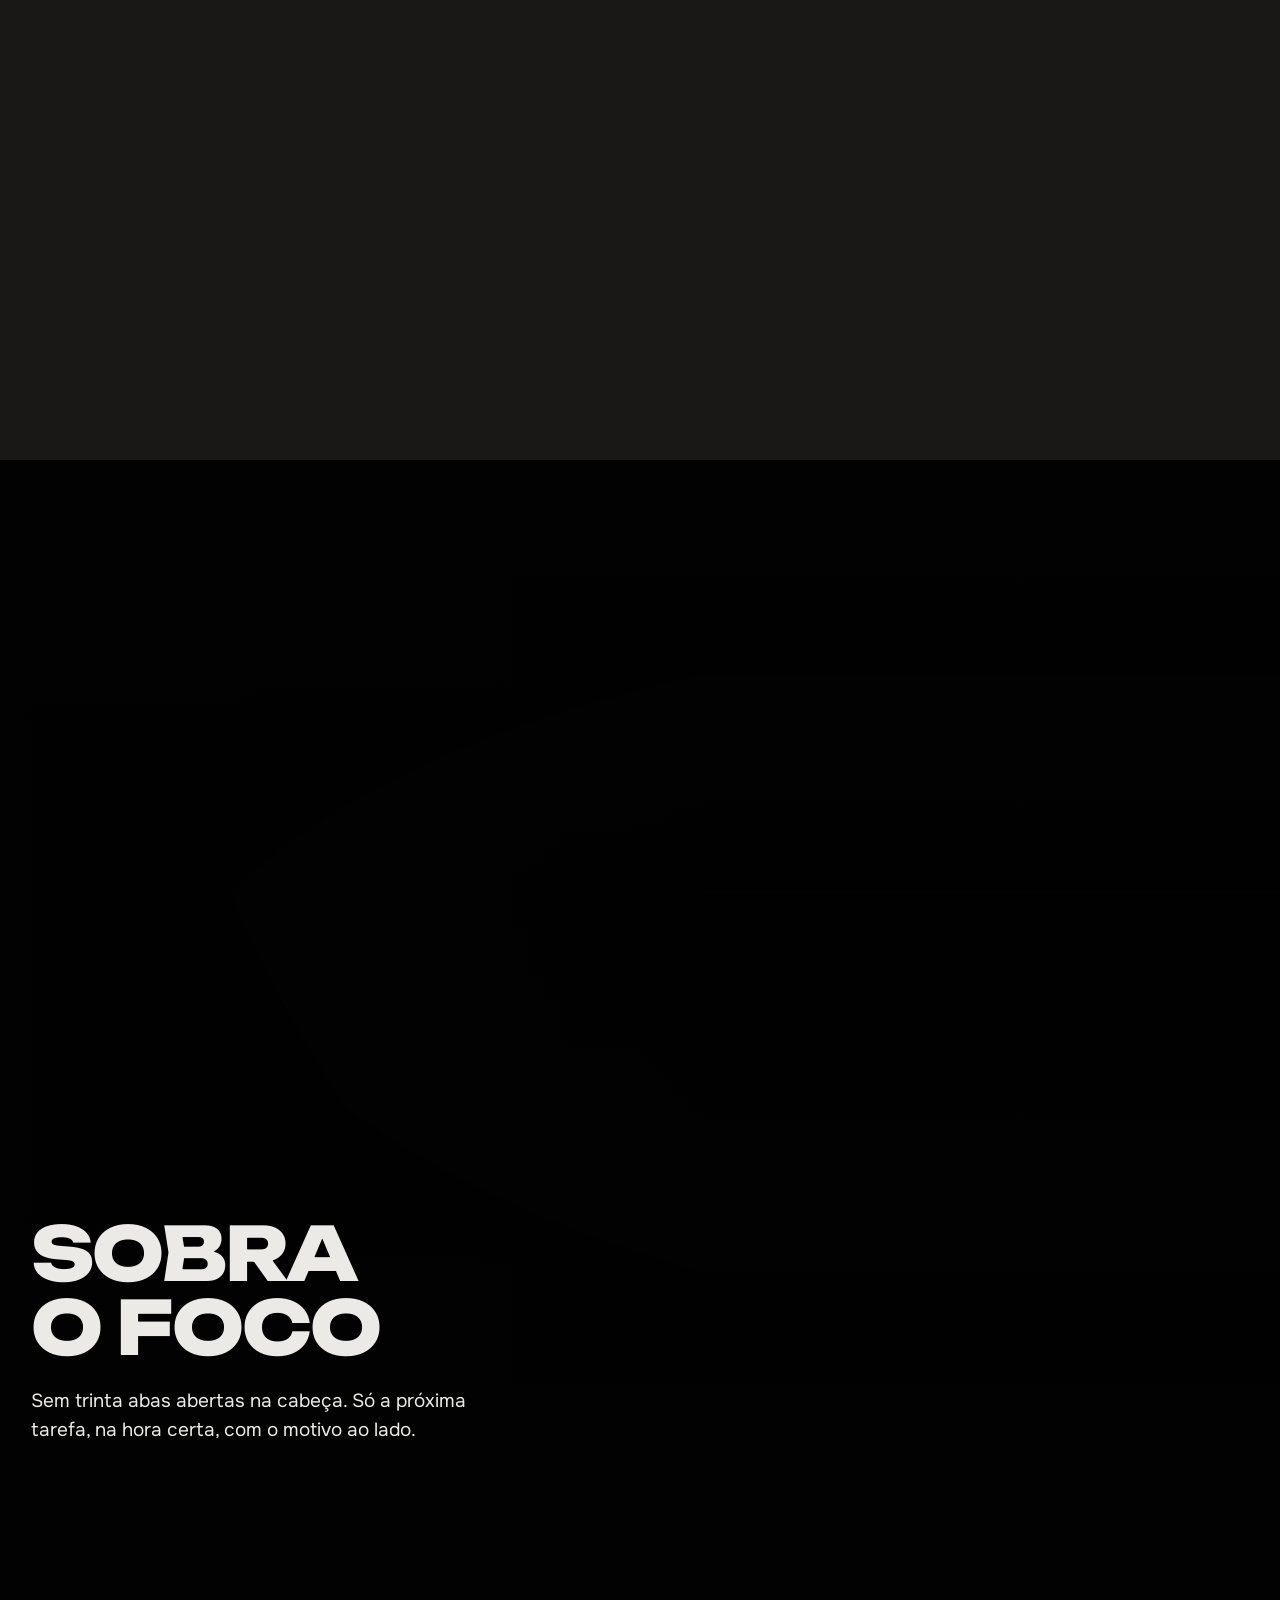
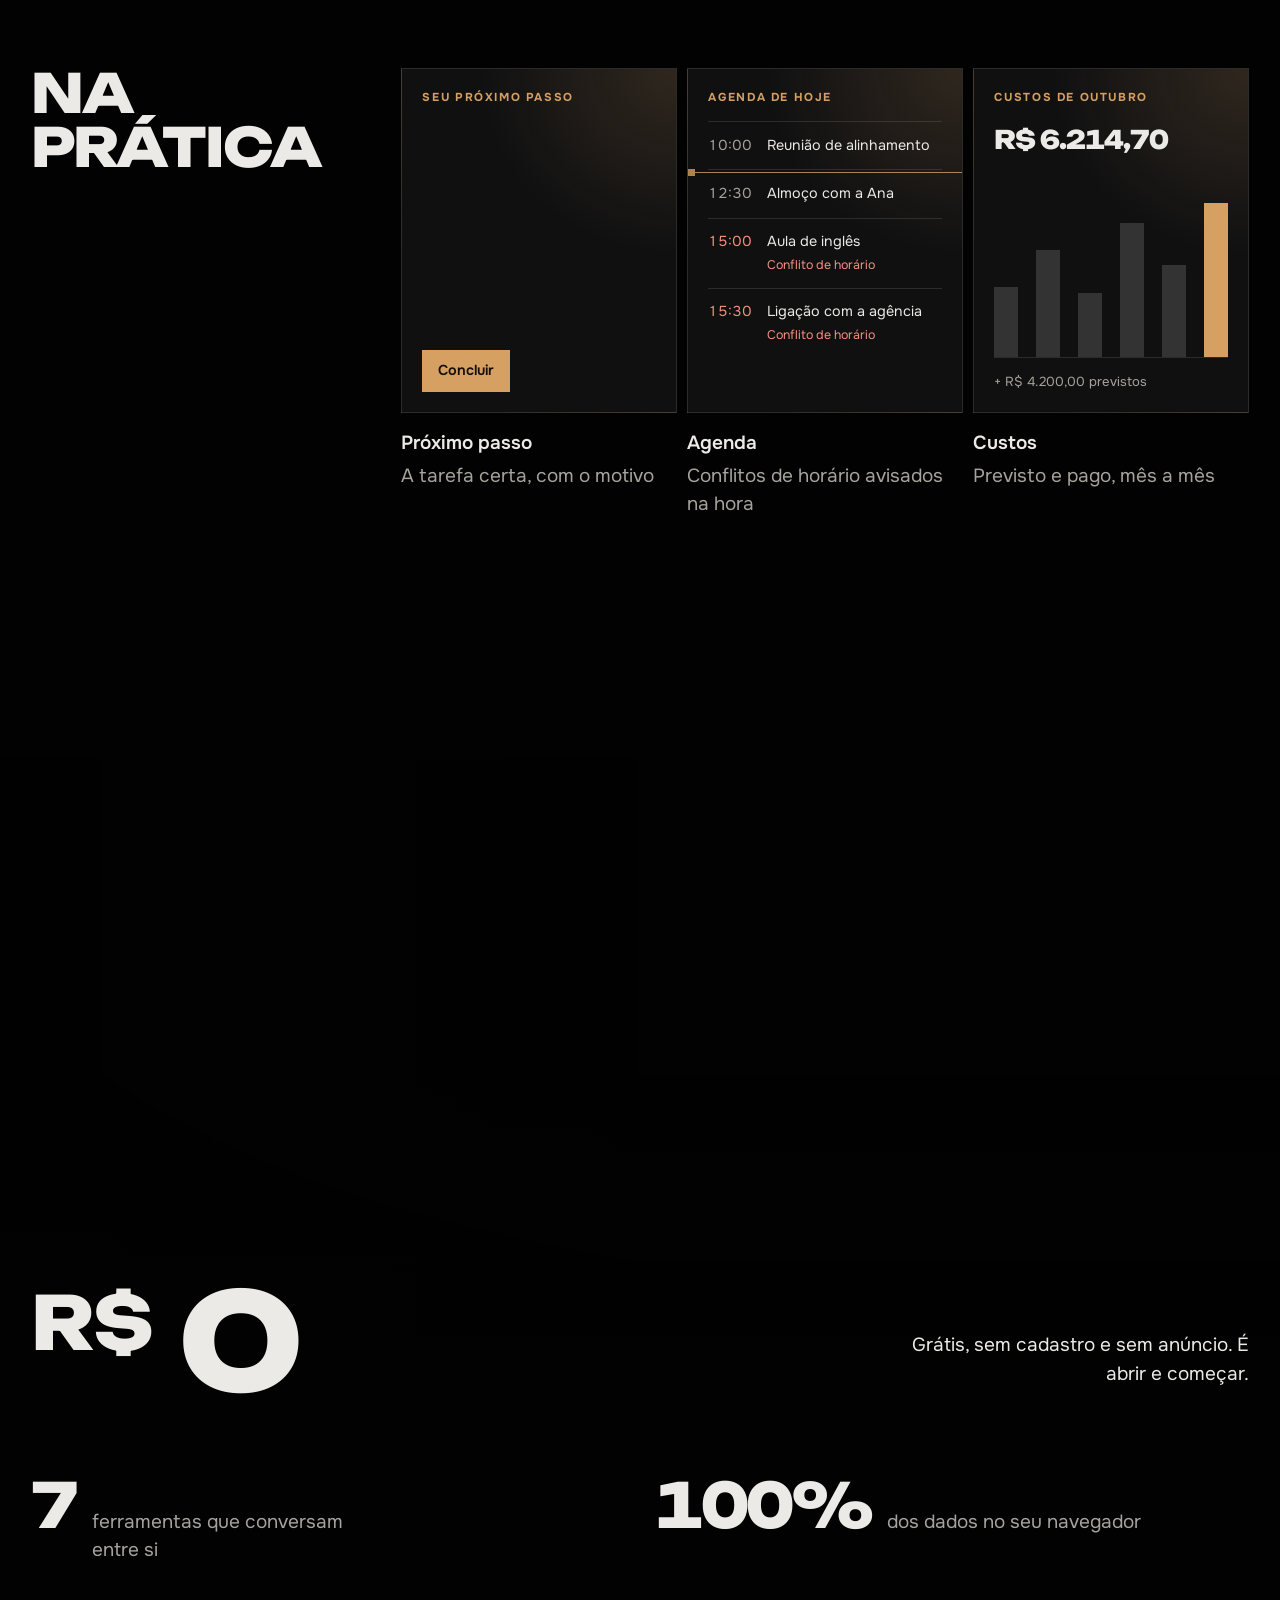
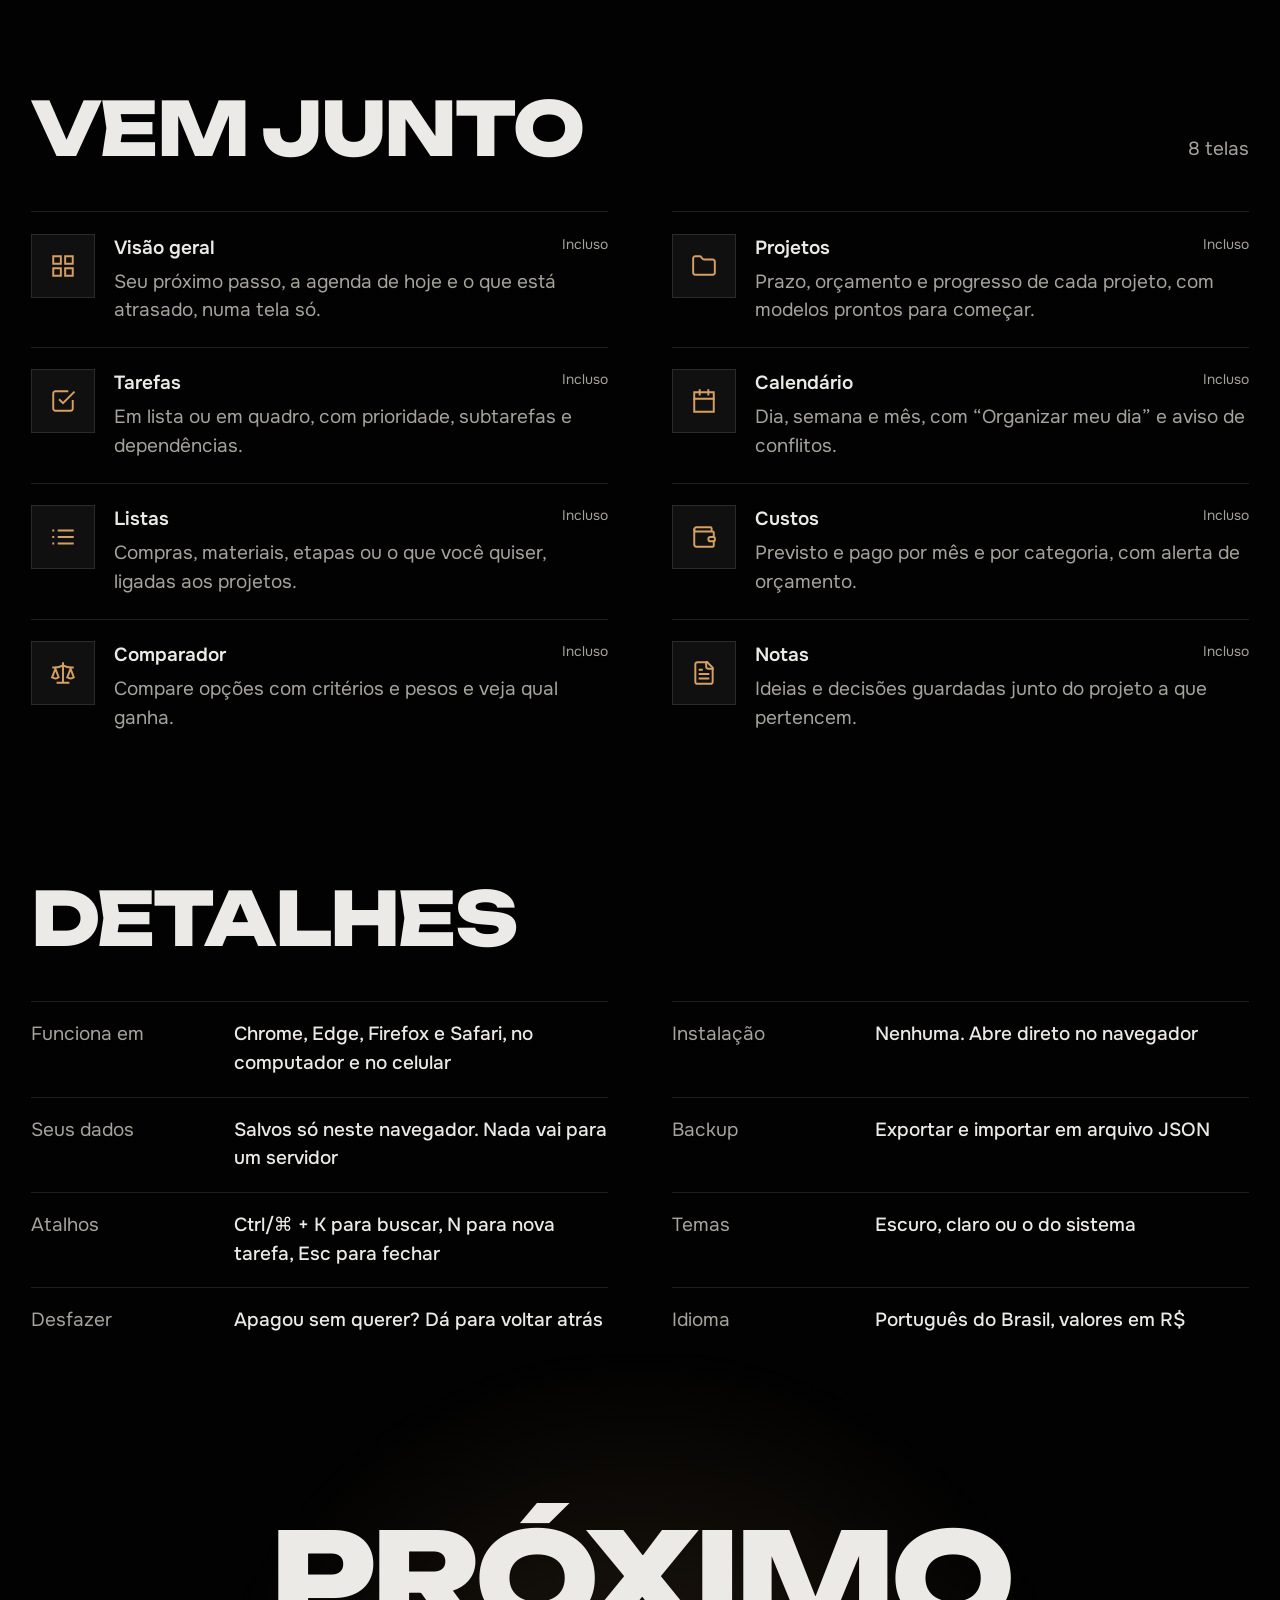
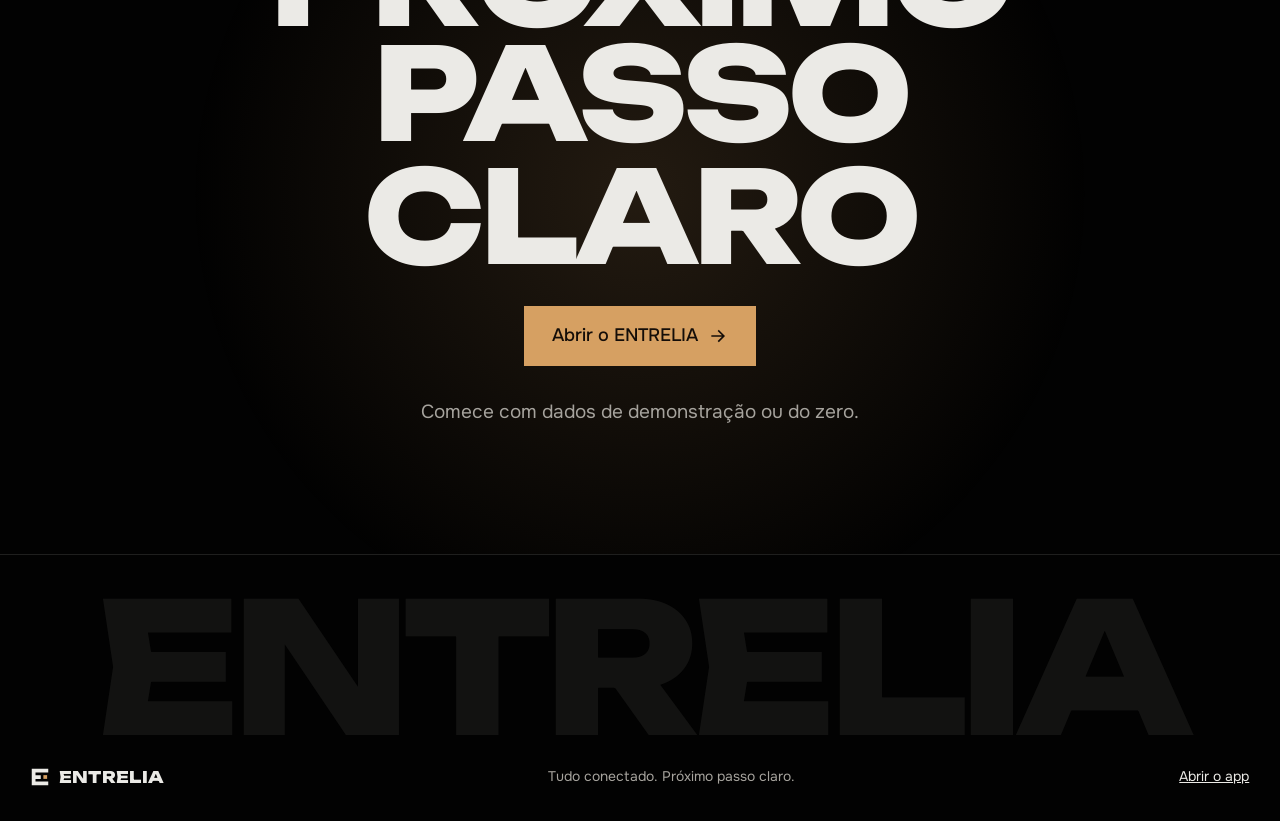
==== commit f7da4851: "Melhora animações, logo e adiciona fotos na página de entrada Abertura com o símbolo se montando, le" ====
--- a/index.html
+++ b/index.html
@@ -6,31 +6,68 @@
   <title>ENTRELIA — Tudo conectado. Próximo passo claro.</title>
   <meta name="description" content="ENTRELIA: projetos, tarefas, calendário, listas, custos, comparador e notas conectados, com uma sugestão clara do que fazer agora. Grátis, sem cadastro.">
   <meta name="theme-color" content="#020202">
+  <meta property="og:title" content="ENTRELIA — Tudo conectado. Próximo passo claro.">
+  <meta property="og:description" content="Projetos, tarefas, agenda, listas, custos e notas no mesmo lugar, com o seu próximo passo sempre claro.">
+  <meta property="og:image" content="assets/img/foco-1200.webp">
   <link rel="icon" href="assets/logo.svg" type="image/svg+xml">
   <link rel="preconnect" href="https://fonts.googleapis.com">
   <link rel="preconnect" href="https://fonts.gstatic.com" crossorigin>
   <link href="https://fonts.googleapis.com/css2?family=Onest:wght@400;500;600;700&family=Unbounded:wght@600;700;800&display=swap" rel="stylesheet">
   <link rel="stylesheet" href="css/landing.css">
+  <script>
+    // Marca a página antes da primeira pintura: animações ligadas e abertura só na primeira visita da sessão.
+    (function () {
+      var d = document.documentElement;
+      d.classList.add('js');
+      var calm = window.matchMedia('(prefers-reduced-motion: reduce)').matches;
+      var seen = false;
+      try { seen = sessionStorage.getItem('entrelia-intro') === '1'; sessionStorage.setItem('entrelia-intro', '1'); } catch (e) {}
+      if (!calm && !seen) d.classList.add('has-intro');
+    })();
+  </script>
 </head>
 <body>
+  <svg width="0" height="0" style="position:absolute" aria-hidden="true">
+    <symbol id="mark" viewBox="8 8 24 24">
+      <path fill="currentColor" d="M9 9h22v5H14v3.5h7v5h-7V26h17v5H9z"/>
+      <rect x="24.5" y="17.5" width="5" height="5" fill="#D6A062"/>
+    </symbol>
+    <symbol id="arrow" viewBox="0 0 24 24"><path fill="none" stroke="currentColor" stroke-width="2" stroke-linecap="square" d="M5 12h13M13 6l6 6-6 6"/></symbol>
+  </svg>
+
+  <div class="intro" aria-hidden="true">
+    <svg class="intro-mark" viewBox="0 0 40 40">
+      <rect class="im-spine" x="9" y="9" width="5" height="22"/>
+      <rect class="im-top" x="9" y="9" width="22" height="5"/>
+      <rect class="im-mid" x="9" y="17.5" width="12" height="5"/>
+      <rect class="im-bot" x="9" y="26" width="22" height="5"/>
+      <rect class="im-node" x="24.5" y="17.5" width="5" height="5"/>
+    </svg>
+  </div>
+  <div class="progress" id="progress" aria-hidden="true"></div>
+  <div class="grain" aria-hidden="true"></div>
+
   <a class="skip" href="#conteudo">Pular para o conteúdo</a>
 
   <header class="top" id="top">
-    <a class="wordmark" href="#" aria-label="ENTRELIA, início">ENTRELIA</a>
+    <a class="brand" href="#" aria-label="ENTRELIA, início">
+      <svg class="brand-mark" aria-hidden="true"><use href="#mark"/></svg>
+      <span class="wordmark">ENTRELIA</span>
+    </a>
     <nav class="top-nav" aria-label="Seções">
-      <a href="#por-dentro">Por dentro</a>
-      <a href="#na-pratica">Na prática</a>
-      <a href="#detalhes">Detalhes</a>
+      <a href="#por-dentro" data-nav="por-dentro">Por dentro</a>
+      <a href="#na-pratica" data-nav="na-pratica">Na prática</a>
+      <a href="#detalhes" data-nav="detalhes">Detalhes</a>
     </nav>
-    <a class="btn" href="app.html">Começar</a>
+    <a class="btn" href="app.html"><span>Começar</span><svg class="btn-arrow" aria-hidden="true"><use href="#arrow"/></svg></a>
   </header>
 
   <main id="conteudo">
-    <!-- Hero -->
-    <section class="hero" aria-labelledby="hero-title">
-      <h1 class="hero-title" id="hero-title">
-        <span class="hero-word hero-word-top">Tudo</span>
-        <span class="hero-word hero-word-bottom">conectado</span>
+    <!-- Abertura -->
+    <section class="hero" id="hero" aria-labelledby="hero-title">
+      <h1 class="hero-title" id="hero-title" aria-label="Tudo conectado">
+        <span class="hero-word hero-word-top" data-split aria-hidden="true">Tudo</span>
+        <span class="hero-word hero-word-bottom" data-split aria-hidden="true">conectado</span>
       </h1>
       <div class="hero-visual" aria-hidden="true">
         <svg class="net" id="hero-net" viewBox="0 0 1000 700"></svg>
@@ -41,12 +78,20 @@
         <div><dt>Preço</dt><dd>Grátis</dd></div>
         <div><dt>Seus dados</dt><dd>No navegador</dd></div>
       </dl>
+      <a class="scroll-cue" href="#por-dentro" aria-label="Rolar para Por dentro"><span>Role</span><i aria-hidden="true"></i></a>
     </section>
 
     <!-- Por dentro: rolagem guiada -->
     <section class="inside" id="por-dentro" aria-labelledby="inside-kicker">
       <div class="inside-stage">
-        <p class="kicker" id="inside-kicker">Por dentro do ENTRELIA</p>
+        <picture class="inside-bg" aria-hidden="true">
+          <source media="(max-width: 700px)" srcset="assets/img/caos-640.webp">
+          <img src="assets/img/caos-1100.webp" alt="" width="1100" height="1375" loading="lazy" decoding="async">
+        </picture>
+        <div class="inside-head">
+          <p class="kicker" id="inside-kicker">Por dentro do ENTRELIA</p>
+          <p class="inside-count" aria-hidden="true"><span id="inside-num">01</span><span class="inside-total">/ 05</span></p>
+        </div>
         <div class="inside-copy" aria-live="polite">
           <h2 class="inside-title" id="inside-title">Tudo solto</h2>
           <p class="inside-text" id="inside-text">Tarefas num app, gastos em outro, ideias no bloco de notas. Nada conversa com nada.</p>
@@ -57,48 +102,78 @@
     </section>
 
     <!-- Organizar: as ondas se acalmam -->
-    <section class="calm" aria-labelledby="calm-title">
+    <section class="calm" id="organizar" aria-labelledby="calm-title">
       <div class="calm-stage">
         <svg class="calm-lines" id="calm-lines" viewBox="0 0 1200 600" preserveAspectRatio="none" aria-hidden="true">
           <path class="calm-a" d=""/>
           <path class="calm-b" d=""/>
           <path class="calm-c" d=""/>
         </svg>
-        <h2 class="calm-title" id="calm-title">Organizar</h2>
+        <h2 class="calm-title" id="calm-title" aria-label="Organizar"><span data-split aria-hidden="true">Organizar</span></h2>
         <p class="calm-text">O ENTRELIA lê prazos, prioridades e dependências e encontra a ordem certa. Role e veja a bagunça virar uma fila.</p>
+        <ul class="calm-legend" aria-hidden="true">
+          <li><i class="lg-a"></i>Suas pendências</li>
+          <li><i class="lg-b"></i>ENTRELIA</li>
+          <li><i class="lg-c"></i>O que sobra</li>
+        </ul>
+      </div>
+    </section>
+
+    <!-- Foco: foto em tela cheia -->
+    <section class="focus" aria-labelledby="focus-title">
+      <picture class="focus-img">
+        <source media="(max-width: 900px)" srcset="assets/img/foco-1200.webp">
+        <img src="assets/img/foco-2400.webp" alt="Pessoa escrevendo num caderno à noite, sob a luz de uma luminária de cobre." width="2400" height="1357" loading="lazy" decoding="async">
+      </picture>
+      <div class="focus-copy">
+        <h2 class="display" id="focus-title" data-lines>Sobra<br>o foco</h2>
+        <p class="reveal">Sem trinta abas abertas na cabeça. Só a próxima tarefa, na hora certa, com o motivo ao lado.</p>
       </div>
     </section>
 
     <!-- Na prática -->
     <section class="practice section" id="na-pratica" aria-labelledby="practice-title">
-      <h2 class="display reveal" id="practice-title">Na<br>prática</h2>
+      <div class="practice-side">
+        <h2 class="display" id="practice-title" data-lines>Na<br>prática</h2>
+        <figure class="practice-photo reveal">
+          <div class="practice-photo-frame">
+            <picture>
+              <source media="(max-width: 700px)" srcset="assets/img/planner-640.webp">
+              <img src="assets/img/planner-1100.webp" alt="Caderno com uma lista de tarefas, três itens marcados, e uma caneta de cobre." width="1100" height="1375" loading="lazy" decoding="async">
+            </picture>
+          </div>
+        </figure>
+      </div>
       <div class="practice-grid">
-        <figure class="mock reveal">
-          <div class="mock-screen">
+        <figure class="mock reveal" data-tilt>
+          <div class="mock-screen mock-next" id="mock-next">
             <p class="m-eyebrow">Seu próximo passo</p>
-            <p class="m-title">Reservar hospedagem em Lisboa</p>
-            <p class="m-why">Vence amanhã e precisa ser concluída antes de outras duas.</p>
-            <div class="m-badges"><span class="m-badge is-warn">Vence amanhã</span><span class="m-badge is-danger">Alta</span><span class="m-badge">45 min</span></div>
-            <span class="m-btn">Concluir</span>
+            <div class="m-swap">
+              <p class="m-title" id="m-next-title">Reservar hospedagem em Lisboa</p>
+              <p class="m-why" id="m-next-why">Vence amanhã e precisa ser concluída antes de outras duas.</p>
+              <div class="m-badges" id="m-next-badges"><span class="m-badge is-warn">Vence amanhã</span><span class="m-badge is-danger">Alta</span><span class="m-badge">45 min</span></div>
+            </div>
+            <span class="m-btn" id="m-next-btn"><svg viewBox="0 0 24 24" aria-hidden="true"><path d="M5 12.5 10 17 19 7" fill="none" stroke="currentColor" stroke-width="2.4" stroke-linecap="square"/></svg>Concluir</span>
           </div>
           <figcaption><strong>Próximo passo</strong><span>A tarefa certa, com o motivo</span></figcaption>
         </figure>
-        <figure class="mock reveal">
+        <figure class="mock reveal" data-tilt>
           <div class="mock-screen">
             <p class="m-eyebrow">Agenda de hoje</p>
             <ul class="m-agenda">
               <li><time>10:00</time><span>Reunião de alinhamento</span></li>
               <li><time>12:30</time><span>Almoço com a Ana</span></li>
-              <li class="is-clash"><time>15:00</time><span>Aula de inglês</span><em>Conflito</em></li>
-              <li class="is-clash"><time>15:30</time><span>Ligação com a agência</span><em>Conflito</em></li>
+              <li class="is-clash"><time>15:00</time><span>Aula de inglês</span><em>Conflito de horário</em></li>
+              <li class="is-clash"><time>15:30</time><span>Ligação com a agência</span><em>Conflito de horário</em></li>
             </ul>
+            <span class="m-now" aria-hidden="true"></span>
           </div>
           <figcaption><strong>Agenda</strong><span>Conflitos de horário avisados na hora</span></figcaption>
         </figure>
-        <figure class="mock reveal">
+        <figure class="mock reveal" data-tilt>
           <div class="mock-screen">
             <p class="m-eyebrow">Custos de outubro</p>
-            <p class="m-money">R$ 6.214,70</p>
+            <p class="m-money">R$ <span data-money="6214.70">0,00</span></p>
             <div class="m-bars" aria-hidden="true">
               <span style="--h:42%"></span><span style="--h:64%"></span><span style="--h:38%"></span><span style="--h:80%"></span><span style="--h:55%"></span><span class="is-now" style="--h:92%"></span>
             </div>
@@ -109,30 +184,36 @@
       </div>
     </section>
 
-    <!-- Números -->
-    <section class="numbers section" aria-label="Em números">
-      <div class="num-hero reveal">
-        <p class="num-giant"><span class="num-unit">R$</span>&nbsp;<span data-count="0">0</span></p>
-        <p class="num-side">Grátis, sem cadastro e sem anúncio. É abrir e começar.</p>
-      </div>
-      <div class="num-row">
-        <p class="num reveal"><span class="num-big" data-count="7">7</span><span class="num-label">ferramentas que conversam entre si</span></p>
-        <p class="num reveal"><span class="num-big"><span data-count="100">100</span>%</span><span class="num-label">dos dados no seu navegador</span></p>
+    <!-- Números, sobre a foto -->
+    <section class="numbers" aria-label="Em números">
+      <picture class="numbers-img">
+        <source media="(max-width: 900px)" srcset="assets/img/janela-1200.webp">
+        <img src="assets/img/janela-2400.webp" alt="Pessoa descansando perto da janela ao entardecer, com o celular na mão." width="2400" height="1357" loading="lazy" decoding="async">
+      </picture>
+      <div class="numbers-body">
+        <div class="num-hero">
+          <p class="num-giant reveal"><span class="num-unit">R$</span>&nbsp;0</p>
+          <p class="num-side reveal">Grátis, sem cadastro e sem anúncio. É abrir e começar.</p>
+        </div>
+        <div class="num-row">
+          <p class="num reveal"><span class="num-big" data-count="7">7</span><span class="num-label">ferramentas que conversam entre si</span></p>
+          <p class="num reveal"><span class="num-big"><span data-count="100">100</span>%</span><span class="num-label">dos dados no seu navegador</span></p>
+        </div>
       </div>
     </section>
 
     <!-- O que vem junto -->
     <section class="box section" aria-labelledby="box-title">
       <div class="box-head">
-        <h2 class="display reveal" id="box-title">Vem junto</h2>
-        <p class="box-count">8 telas</p>
+        <h2 class="display" id="box-title" data-lines>Vem junto</h2>
+        <p class="box-count reveal">8 telas</p>
       </div>
       <ul class="box-list" id="box-list"></ul>
     </section>
 
     <!-- Detalhes -->
     <section class="specs section" id="detalhes" aria-labelledby="specs-title">
-      <h2 class="display reveal" id="specs-title">Detalhes</h2>
+      <h2 class="display" id="specs-title" data-lines>Detalhes</h2>
       <dl class="spec-list">
         <div class="reveal"><dt>Funciona em</dt><dd>Chrome, Edge, Firefox e Safari, no computador e no celular</dd></div>
         <div class="reveal"><dt>Instalação</dt><dd>Nenhuma. Abre direto no navegador</dd></div>
@@ -147,16 +228,19 @@
 
     <!-- Chamada final -->
     <section class="cta" aria-labelledby="cta-title">
-      <h2 class="cta-title reveal" id="cta-title">Próximo passo<br>claro</h2>
-      <a class="btn btn-lg reveal" href="app.html">Abrir o ENTRELIA</a>
+      <h2 class="cta-title" id="cta-title" data-lines>Próximo passo<br>claro</h2>
+      <a class="btn btn-lg reveal" href="app.html" data-magnet><span>Abrir o ENTRELIA</span><svg class="btn-arrow" aria-hidden="true"><use href="#arrow"/></svg></a>
       <p class="cta-note reveal">Comece com dados de demonstração ou do zero.</p>
     </section>
   </main>
 
   <footer class="foot">
-    <span class="wordmark">ENTRELIA</span>
-    <span>Tudo conectado. Próximo passo claro.</span>
-    <a href="app.html">Abrir o app</a>
+    <p class="foot-giant" aria-hidden="true">ENTRELIA</p>
+    <div class="foot-row">
+      <a class="brand" href="#" aria-label="Voltar ao início"><svg class="brand-mark" aria-hidden="true"><use href="#mark"/></svg><span class="wordmark">ENTRELIA</span></a>
+      <span>Tudo conectado. Próximo passo claro.</span>
+      <a href="app.html">Abrir o app</a>
+    </div>
   </footer>
 
   <script src="js/landing.js"></script>
--- a/css/landing.css
+++ b/css/landing.css
@@ -5,7 +5,6 @@
 :root {
   --bg: #020202;
   --surface: #101011;
-  --field: #141312;
   --ink: #EBEAE6;
   --muted: #A6A39D;
   --faint: #6E6B66;
@@ -25,7 +24,10 @@
   --margin: clamp(1rem, 2.4vw, 2rem);
   --gap-section: clamp(6rem, 10vw, 10rem);
   --ease-out: cubic-bezier(.23, 1, .32, 1);
+  --ease-in-out: cubic-bezier(.77, 0, .175, 1);
+  --dur-fast: .16s;
   --dur-med: .42s;
+  --dur-slow: 1.1s;
   --top-h: 76px;
   color-scheme: dark;
 }
@@ -45,6 +47,7 @@
 h1, h2, h3, p, dl, dd, ul, ol, figure { margin: 0; padding: 0; }
 ul, ol { list-style: none; }
 a { color: inherit; }
+img { display: block; max-width: 100%; }
 ::selection { background: rgba(214, 160, 98, .4); }
 :focus-visible { outline: 2px solid var(--accent); outline-offset: 3px; }
 
@@ -61,11 +64,60 @@
   text-transform: uppercase;
 }
 
+/* Grão de filme por cima de tudo, bem de leve */
+.grain {
+  position: fixed;
+  inset: -50%;
+  z-index: 90;
+  pointer-events: none;
+  opacity: .055;
+  background-image: url("data:image/svg+xml,%3Csvg xmlns='http://www.w3.org/2000/svg' width='160' height='160'%3E%3Cfilter id='n'%3E%3CfeTurbulence type='fractalNoise' baseFrequency='.85' numOctaves='2' stitchTiles='stitch'/%3E%3C/filter%3E%3Crect width='100%25' height='100%25' filter='url(%23n)'/%3E%3C/svg%3E");
+  animation: grain 1.2s steps(6) infinite;
+}
+@keyframes grain {
+  0% { transform: translate(0, 0); }
+  20% { transform: translate(-3%, 2%); }
+  40% { transform: translate(2%, -3%); }
+  60% { transform: translate(-2%, -1%); }
+  80% { transform: translate(3%, 3%); }
+  100% { transform: translate(0, 0); }
+}
+
+/* Barra de progresso da rolagem */
+.progress { position: fixed; inset: 0 0 auto 0; height: 2px; z-index: 60; background: var(--accent); transform-origin: left; transform: scaleX(0); }
+
+/* ---------- Abertura (primeira visita) ---------- */
+.intro { display: none; }
+.has-intro .intro {
+  position: fixed;
+  inset: 0;
+  z-index: 200;
+  display: grid;
+  place-items: center;
+  background: var(--bg);
+  animation: introOut .9s 1.05s var(--ease-in-out) forwards;
+}
+.intro-mark { width: 88px; height: 88px; }
+.intro-mark rect { fill: var(--ink); transform-box: fill-box; }
+.intro-mark .im-node { fill: var(--accent); }
+.im-spine { transform-origin: top; animation: growY .5s var(--ease-out) both; }
+.im-top, .im-mid, .im-bot { transform-origin: left; animation: growX .5s var(--ease-out) both; }
+.im-top { animation-delay: .15s; }
+.im-mid { animation-delay: .25s; }
+.im-bot { animation-delay: .35s; }
+.im-node { transform-origin: center; animation: nodeIn .55s .62s cubic-bezier(.34, 1.56, .64, 1) both; }
+@keyframes growY { from { transform: scaleY(0); } to { transform: scaleY(1); } }
+@keyframes growX { from { transform: scaleX(0); } to { transform: scaleX(1); } }
+@keyframes nodeIn { from { transform: translateX(-9px) scale(0); } to { transform: none; } }
+@keyframes introOut { to { clip-path: inset(0 0 100% 0); visibility: hidden; } }
+
 /* ---------- Botão ---------- */
 .btn {
+  position: relative;
   display: inline-flex;
   align-items: center;
   justify-content: center;
+  gap: 10px;
   height: 46px;
   padding: 0 18px;
   background: var(--accent);
@@ -73,11 +125,26 @@
   font-weight: 500;
   text-decoration: none;
   white-space: nowrap;
-  transition: background-color var(--dur-med) var(--ease-out), transform .16s var(--ease-out);
-}
-.btn:hover { background: var(--accent-press); }
-.btn:active { transform: translateY(1px); }
-.btn-lg { height: 58px; padding: 0 28px; font-size: 1.125rem; }
+  overflow: hidden;
+  isolation: isolate;
+  transition: transform var(--dur-med) var(--ease-out);
+}
+.btn::before {
+  content: "";
+  position: absolute;
+  inset: 0;
+  z-index: -1;
+  background: var(--ink);
+  transform: scaleX(0);
+  transform-origin: right;
+  transition: transform .5s var(--ease-out);
+}
+.btn:hover::before { transform: scaleX(1); transform-origin: left; }
+.btn:active { transform: translateY(1px) scale(.98); }
+.btn-arrow { width: 16px; height: 16px; transition: transform .5s var(--ease-out); }
+.btn:hover .btn-arrow { transform: translateX(4px); }
+.btn-lg { height: 60px; padding: 0 28px; font-size: 1.125rem; }
+.btn-lg .btn-arrow { width: 20px; height: 20px; }
 
 /* ---------- Topo ---------- */
 .top {
@@ -89,21 +156,36 @@
   grid-template-columns: 1fr auto 1fr;
   align-items: center;
   padding: 0 var(--margin);
-  transition: background-color var(--dur-med) var(--ease-out), border-color var(--dur-med) var(--ease-out);
   border-bottom: 1px solid transparent;
-}
-.top.is-scrolled { background: rgba(2, 2, 2, .82); -webkit-backdrop-filter: blur(14px); backdrop-filter: blur(14px); border-bottom-color: var(--line); }
-.wordmark { font-family: var(--font-display); font-weight: 800; font-size: 1.15rem; letter-spacing: .02em; text-decoration: none; }
+  transition: background-color var(--dur-med) var(--ease-out), border-color var(--dur-med) var(--ease-out), transform .6s var(--ease-out);
+}
+.top.is-scrolled { background: rgba(2, 2, 2, .78); -webkit-backdrop-filter: blur(14px); backdrop-filter: blur(14px); border-bottom-color: var(--line); }
+.top.is-hidden { transform: translateY(-100%); }
+.brand { display: inline-flex; align-items: center; gap: 10px; text-decoration: none; justify-self: start; }
+.brand-mark { width: 22px; height: 22px; color: var(--ink); flex: none; }
+.brand:hover .brand-mark { animation: markNudge .6s var(--ease-out); }
+@keyframes markNudge { 40% { transform: translateX(2px); } }
+.wordmark { font-family: var(--font-display); font-weight: 800; font-size: 1.15rem; letter-spacing: .02em; }
 .top-nav { display: flex; gap: clamp(1rem, 2.4vw, 2rem); }
-.top-nav a { text-decoration: none; font-size: 1.0625rem; color: var(--ink); opacity: .9; transition: opacity .16s; }
-.top-nav a:hover { opacity: 1; text-decoration: underline; text-underline-offset: 6px; }
+.top-nav a { position: relative; text-decoration: none; font-size: 1.0625rem; padding: 4px 0; opacity: .8; transition: opacity var(--dur-fast); }
+.top-nav a::after { content: ""; position: absolute; left: 0; right: 0; bottom: -2px; height: 1px; background: var(--accent); transform: scaleX(0); transform-origin: right; transition: transform .5s var(--ease-out); }
+.top-nav a:hover, .top-nav a.is-active { opacity: 1; }
+.top-nav a:hover::after, .top-nav a.is-active::after { transform: scaleX(1); transform-origin: left; }
 .top .btn { justify-self: end; }
 @media (max-width: 760px) {
   .top { grid-template-columns: 1fr auto; }
   .top-nav { display: none; }
 }
 
-/* ---------- Hero ---------- */
+/* ---------- Texto dividido (letras e linhas) ---------- */
+.ch { display: inline-block; overflow: hidden; vertical-align: top; padding: .14em 0 .04em; margin: -.14em 0 -.04em; }
+.ch > span { display: inline-block; transform: translateY(105%); transition: transform 1.1s var(--ease-out); transition-delay: calc(var(--i) * 45ms + var(--d, 0ms)); }
+.is-in .ch > span, .ch.is-in > span { transform: none; }
+.ln { display: block; overflow: hidden; padding: .14em 0 .06em; margin: -.14em 0 -.06em; }
+.ln > span { display: block; transform: translateY(105%); transition: transform 1.1s var(--ease-out); transition-delay: calc(var(--i) * 110ms); }
+.is-in > .ln > span, .is-in .ln > span { transform: none; }
+
+/* ---------- Abertura (hero) ---------- */
 .hero {
   position: relative;
   min-height: 100vh;
@@ -119,7 +201,7 @@
 .hero-word {
   position: absolute;
   left: 50%;
-  transform: translateX(-50%);
+  transform: translate(calc(-50% + var(--wx, 0px)), var(--py, 0px));
   font-family: var(--font-display);
   font-weight: 800;
   font-size: min(var(--step-giant), 21vh);
@@ -127,65 +209,81 @@
   letter-spacing: -.04em;
   text-transform: uppercase;
   white-space: nowrap;
-  color: var(--ink);
-  animation: rise 1.2s var(--ease-out) both;
+  will-change: transform;
 }
 .hero-word-top { top: 4%; }
-.hero-word-bottom { bottom: 5%; animation-delay: .12s; font-size: min(var(--step-giant), 11.5vw, 21vh); }
-@keyframes rise { from { opacity: 0; transform: translate(-50%, 30px); } to { opacity: 1; transform: translate(-50%, 0); } }
-
+.hero-word-bottom { bottom: 5%; font-size: min(var(--step-giant), 11.5vw, 21vh); --d: 160ms; }
 .hero-visual {
   grid-column: 2;
   grid-row: 1 / -1;
   align-self: center;
+  justify-self: center;
   width: 100%;
   max-width: min(820px, 100vh);
-  justify-self: center;
   z-index: 1;
-  animation: fade 1.6s .2s var(--ease-out) both;
-}
-@keyframes fade { from { opacity: 0; } to { opacity: 1; } }
-.hero-lead { grid-column: 1; grid-row: 2; max-width: 22ch; font-size: var(--step-body); z-index: 3; }
+  perspective: 1200px;
+}
+.hero-visual .net { transform: rotateX(var(--rx, 0deg)) rotateY(var(--ry, 0deg)) scale(var(--hs, 1)); opacity: var(--ho, 1); will-change: transform; }
+.hero-lead, .hero-specs > div { opacity: 0; transform: translateY(16px); transition: opacity 1s var(--ease-out), transform 1s var(--ease-out); }
+.hero.is-in .hero-lead, .hero.is-in .hero-specs > div { opacity: 1; transform: none; }
+.hero.is-in .hero-lead { transition-delay: .5s; }
+.hero.is-in .hero-specs > div:nth-child(1) { transition-delay: .6s; }
+.hero.is-in .hero-specs > div:nth-child(2) { transition-delay: .7s; }
+.hero.is-in .hero-specs > div:nth-child(3) { transition-delay: .8s; }
+.hero-lead { grid-column: 1; grid-row: 2; max-width: 22ch; z-index: 3; }
 .hero-specs { grid-column: 3; grid-row: 2; justify-self: end; text-align: right; display: grid; gap: 1.1rem; z-index: 3; }
 .hero-specs dt { font-size: var(--step-small); color: var(--muted); }
 .hero-specs dd { font-size: 1.25rem; font-weight: 500; }
 
+.scroll-cue { position: absolute; left: var(--margin); bottom: 1.6rem; z-index: 3; display: flex; align-items: center; gap: 12px; font-size: var(--step-small); color: var(--muted); text-decoration: none; text-transform: uppercase; letter-spacing: .14em; }
+.scroll-cue i { position: relative; width: 1px; height: 38px; background: var(--line); overflow: hidden; }
+.scroll-cue i::after { content: ""; position: absolute; left: 0; top: -40%; width: 1px; height: 40%; background: var(--accent); animation: cue 1.8s var(--ease-in-out) infinite; }
+@keyframes cue { to { top: 100%; } }
+
 @media (max-width: 900px) {
-  .hero { grid-template-columns: minmax(0, 1fr); grid-template-rows: auto; gap: 2rem; align-content: center; padding-top: calc(var(--top-h) + 1.5rem); padding-bottom: 3rem; }
+  .hero { grid-template-columns: minmax(0, 1fr); grid-template-rows: auto; gap: 2rem; align-content: center; padding-top: calc(var(--top-h) + 1.5rem); padding-bottom: 4.5rem; }
   .hero-title { position: static; grid-row: 1; display: flex; flex-direction: column; }
-  .hero-word, .hero-word-bottom { position: static; transform: none; font-size: 11.6vw; line-height: .95; animation-name: riseFlat; }
+  .hero-word, .hero-word-bottom { position: static; transform: none; font-size: 11.6vw; line-height: .95; }
   .hero-visual { grid-column: 1; grid-row: 2; }
   .hero-lead { grid-column: 1; grid-row: 3; max-width: 32ch; }
   .hero-specs { grid-column: 1; grid-row: 4; justify-self: stretch; text-align: left; grid-template-columns: repeat(3, minmax(0, 1fr)); gap: .75rem; }
   .hero-specs dd { font-size: 1.05rem; }
 }
-@keyframes riseFlat { from { opacity: 0; transform: translateY(24px); } to { opacity: 1; transform: none; } }
 
 /* ---------- Rede (SVG) ---------- */
 .net { display: block; width: 100%; height: auto; overflow: visible; }
-.net .link { fill: none; stroke: var(--accent); stroke-width: 1.6; opacity: .9; transition: stroke-dashoffset 1s var(--ease-out), opacity .6s var(--ease-out); }
-.net .link.is-off { opacity: 0; }
-.net .node { transition: transform 1s var(--ease-out); }
-.net .node rect { fill: var(--surface); stroke: rgba(235, 234, 230, .2); stroke-width: 1.2; transition: stroke .4s, fill .4s; }
-.net .node .glyph { color: var(--muted); transition: color .4s; }
-.net .node text { fill: var(--muted); font-family: var(--font-text); font-size: 17px; font-weight: 500; letter-spacing: .02em; text-anchor: middle; transition: fill .4s; }
+.net .link { fill: none; stroke: var(--accent); stroke-width: 1.6; }
+.net .node > g { transition: transform .9s var(--ease-out); transform-box: fill-box; transform-origin: center; }
+.net .node rect { fill: var(--surface); stroke: rgba(235, 234, 230, .2); stroke-width: 1.2; transition: stroke .45s, fill .45s; }
+.net .node .glyph { color: var(--muted); transition: color .45s; }
+.net .node text { fill: var(--muted); font-family: var(--font-text); font-size: 17px; font-weight: 500; letter-spacing: .02em; text-anchor: middle; transition: fill .45s; }
 .net .node.is-on rect { stroke: var(--accent); }
 .net .node.is-on .glyph { color: var(--accent); }
 .net .node.is-on text { fill: var(--ink); }
-.net .core rect { fill: var(--accent); stroke: none; }
-.net .core text { fill: var(--ink); font-family: var(--font-display); font-weight: 700; font-size: 16px; text-transform: uppercase; }
+.net .node.is-hot rect { fill: #1C1712; }
+.net .core { transition: opacity .8s var(--ease-out); }
+.net .core .core-body { transform-box: fill-box; transform-origin: center; transition: transform .9s var(--ease-out); }
+.net .core .core-box { fill: var(--ink); }
+.net .core .core-e { fill: var(--bg); }
+.net .core .core-node { fill: var(--accent); }
+.net .core text { fill: var(--ink); font-family: var(--font-display); font-weight: 700; font-size: 16px; text-transform: uppercase; text-anchor: middle; }
 .net .core .core-pulse { fill: none; stroke: var(--accent); stroke-width: 1.2; opacity: 0; transform-box: fill-box; transform-origin: center; }
 .net .core.is-lit .core-pulse { animation: pulse 2.4s var(--ease-out) infinite; }
-@keyframes pulse { 0% { opacity: .7; transform: scale(1); } 100% { opacity: 0; transform: scale(1.9); } }
-.net .core { transition: opacity .8s var(--ease-out); }
-.net .core.is-dim { opacity: .18; }
-#hero-net .node { animation: float 6s ease-in-out infinite alternate; }
-#hero-net .node:nth-child(2n) { animation-duration: 7.5s; animation-delay: -2s; }
-#hero-net .node:nth-child(3n) { animation-duration: 8.5s; animation-delay: -4s; }
+.net .core.is-lit .core-pulse + .core-pulse { animation-delay: 1.2s; }
+.net .core.is-lit .core-body { transform: scale(1.08); }
+.net .core.is-dim { opacity: .16; }
+.net .spark { fill: var(--accent); }
+.net .spark-glow { fill: var(--accent); opacity: .25; }
+@keyframes pulse { 0% { opacity: .7; transform: scale(1); } 100% { opacity: 0; transform: scale(2); } }
+.net .node-in { opacity: 0; transform: scale(.4); transition: opacity .7s var(--ease-out), transform .9s cubic-bezier(.34, 1.56, .64, 1); transform-box: fill-box; transform-origin: center; }
+.net.is-in .node-in { opacity: 1; transform: none; }
+#hero-net .node > g { animation: float 6s ease-in-out infinite alternate; }
+#hero-net .node:nth-child(2n) > g { animation-duration: 7.5s; animation-delay: -2s; }
+#hero-net .node:nth-child(3n) > g { animation-duration: 8.5s; animation-delay: -4s; }
 @keyframes float { from { translate: 0 -6px; } to { translate: 0 6px; } }
 
 /* ---------- Por dentro ---------- */
-.inside { position: relative; height: 520vh; }
+.inside { position: relative; height: 560vh; }
 .inside-stage {
   position: sticky;
   top: 0;
@@ -198,7 +296,15 @@
   padding: calc(var(--top-h) + 1.5rem) var(--margin) 2rem;
   overflow: hidden;
 }
-.kicker { grid-column: 1 / -1; font-size: var(--step-small); color: var(--muted); text-transform: uppercase; letter-spacing: .14em; }
+.inside-bg { position: absolute; inset: 0; z-index: 0; opacity: var(--bgo, .5); pointer-events: none; }
+.inside-bg img { width: 100%; height: 100%; object-fit: cover; transform: scale(var(--bgs, 1.08)); filter: saturate(.85); }
+.inside-bg::after { content: ""; position: absolute; inset: 0; background: linear-gradient(90deg, rgba(2, 2, 2, .96) 0%, rgba(2, 2, 2, .7) 45%, rgba(2, 2, 2, .55) 100%), linear-gradient(0deg, rgba(2, 2, 2, .9), transparent 40%); }
+.inside-stage > :is(.inside-head, .inside-copy, .net-inside) { position: relative; z-index: 1; }
+.inside-head { grid-column: 1 / -1; display: flex; justify-content: space-between; align-items: baseline; gap: 1rem; }
+.kicker { font-size: var(--step-small); color: var(--muted); text-transform: uppercase; letter-spacing: .14em; }
+.inside-count { font-family: var(--font-display); font-weight: 700; font-size: 1.1rem; font-variant-numeric: tabular-nums; display: flex; gap: .4em; }
+.inside-count #inside-num { color: var(--accent); }
+.inside-total { color: var(--faint); }
 .inside-copy { grid-column: 1; grid-row: 2 / 4; display: flex; flex-direction: column; justify-content: space-between; min-height: 0; }
 .inside-title {
   font-family: var(--font-display);
@@ -207,14 +313,18 @@
   line-height: .98;
   letter-spacing: -.03em;
   text-transform: uppercase;
-  transition: opacity .35s var(--ease-out), transform .35s var(--ease-out);
-}
-.inside-text { max-width: 30ch; color: var(--ink); transition: opacity .35s var(--ease-out), transform .35s var(--ease-out); }
-.inside-copy.is-swapping .inside-title, .inside-copy.is-swapping .inside-text { opacity: 0; transform: translateY(10px); }
+}
+.inside-title .w { display: inline-block; overflow: hidden; vertical-align: top; padding: .14em 0 .05em; margin: -.14em 0 -.05em; }
+.inside-title .w > span { display: inline-block; animation: wordUp .8s var(--ease-out) both; animation-delay: calc(var(--i) * 70ms); }
+@keyframes wordUp { from { transform: translateY(105%); } to { transform: none; } }
+.inside-text { max-width: 30ch; transition: opacity .35s var(--ease-out), transform .35s var(--ease-out); }
+.inside-copy.is-swapping .inside-text { opacity: 0; transform: translateY(10px); }
 .net-inside { grid-column: 2; grid-row: 2 / 4; align-self: center; max-height: 100%; }
-.inside-steps { position: absolute; right: var(--margin); top: 50%; transform: translateY(-50%); display: flex; flex-direction: column; gap: 10px; }
-.inside-steps li { width: 3px; height: 26px; background: var(--line); transition: background-color .4s; }
-.inside-steps li.is-on { background: var(--accent); }
+.inside-steps { position: absolute; right: var(--margin); top: 50%; transform: translateY(-50%); display: flex; flex-direction: column; gap: 6px; z-index: 2; }
+.inside-steps button { display: block; width: 24px; height: 30px; padding: 0; border: 0; background: none; cursor: pointer; }
+.inside-steps button::before { content: ""; display: block; width: 3px; height: 100%; margin-left: auto; background: var(--line); transition: background-color .4s, transform .4s var(--ease-out); transform-origin: right; }
+.inside-steps button:hover::before { transform: scaleX(1.8); }
+.inside-steps button.is-on::before { background: var(--accent); }
 @media (max-width: 900px) {
   .inside-stage { grid-template-columns: minmax(0, 1fr); grid-template-rows: auto auto 1fr auto; }
   .inside-copy { grid-row: 2; display: contents; }
@@ -225,11 +335,11 @@
 }
 
 /* ---------- Organizar ---------- */
-.calm { position: relative; height: 260vh; background: #1A1816; }
+.calm { position: relative; height: 280vh; background: #1A1816; }
 .calm-stage { position: sticky; top: 0; height: 100vh; height: 100svh; overflow: hidden; display: grid; place-items: center; }
 .calm-lines { position: absolute; inset: 8% 0 22% 0; width: 100%; height: 70%; }
 .calm-lines path { fill: none; vector-effect: non-scaling-stroke; }
-.calm-a { stroke: rgba(235, 234, 230, .65); stroke-width: 1.6; }
+.calm-a { stroke: rgba(235, 234, 230, .55); stroke-width: 1.6; }
 .calm-b { stroke: var(--accent); stroke-width: 2; }
 .calm-c { stroke: var(--ink); stroke-width: 3; }
 .calm-title {
@@ -240,9 +350,26 @@
   line-height: 1;
   letter-spacing: -.04em;
   text-transform: uppercase;
-  color: var(--ink);
-}
+}
+.calm-title .ch { overflow: visible; }
+.calm-title .ch > span { transform: translate(var(--jx, 0), var(--jy, 0)) rotate(var(--jr, 0deg)); transition: none; }
 .calm-text { position: absolute; left: var(--margin); bottom: 2.5rem; max-width: 34ch; }
+.calm-legend { position: absolute; right: var(--margin); bottom: 2.6rem; display: flex; flex-direction: column; gap: .5rem; font-size: var(--step-small); color: var(--muted); }
+.calm-legend li { display: flex; align-items: center; gap: .7rem; }
+.calm-legend i { width: 22px; height: 0; border-top: 2px solid; }
+.calm-legend .lg-a { border-color: rgba(235, 234, 230, .55); border-top-width: 1.5px; }
+.calm-legend .lg-b { border-color: var(--accent); }
+.calm-legend .lg-c { border-color: var(--ink); border-top-width: 3px; }
+@media (max-width: 700px) { .calm-legend { display: none; } }
+
+/* ---------- Foco: foto em tela cheia ---------- */
+.focus { position: relative; height: 120vh; overflow: hidden; display: flex; align-items: flex-end; }
+.focus-img { position: absolute; inset: 0; }
+.focus-img img { width: 100%; height: 100%; object-fit: cover; object-position: 70% 50%; transform: translateY(var(--fy, 0px)) scale(var(--fs, 1.18)); will-change: transform; }
+.focus::after { content: ""; position: absolute; inset: 0; background: linear-gradient(0deg, var(--bg) 0%, rgba(2, 2, 2, .2) 40%, rgba(2, 2, 2, 0) 60%, var(--bg) 100%), linear-gradient(90deg, rgba(2, 2, 2, .75), transparent 55%); pointer-events: none; }
+.focus-copy { position: relative; z-index: 1; padding: 0 var(--margin) clamp(3rem, 8vw, 6rem); display: grid; gap: 1.5rem; max-width: 46rem; }
+.focus-copy p { max-width: 34ch; }
+@media (max-width: 700px) { .focus { height: 100vh; } .focus-img img { object-position: 75% 50%; } }
 
 /* ---------- Seções ---------- */
 .section { padding: var(--gap-section) var(--margin) 0; }
@@ -250,11 +377,17 @@
 /* Na prática */
 .practice { display: grid; grid-template-columns: minmax(0, 1.2fr) minmax(0, 3fr); gap: 2rem var(--margin); align-items: start; }
 .practice .display { font-size: min(var(--step-display), 4.2vw); }
+.practice-side { display: grid; gap: 2rem; position: sticky; top: calc(var(--top-h) + 2rem); }
+.practice-photo-frame { overflow: hidden; aspect-ratio: 4 / 5; }
+.practice-photo img { width: 100%; height: 115%; object-fit: cover; transform: translateY(var(--pp, 0px)); will-change: transform; }
 .practice-grid { display: grid; grid-template-columns: repeat(3, minmax(0, 1fr)); gap: 10px; }
-.mock { display: flex; flex-direction: column; gap: 1rem; }
+.mock { display: flex; flex-direction: column; gap: 1rem; perspective: 900px; }
+.mock:nth-child(2).reveal { transition-delay: .1s; }
+.mock:nth-child(3).reveal { transition-delay: .2s; }
 .mock-screen {
+  position: relative;
   aspect-ratio: 4 / 5;
-  background: radial-gradient(120% 90% at 100% 0%, rgba(214, 160, 98, .14), transparent 60%), var(--surface);
+  background: radial-gradient(120% 90% at var(--gx, 100%) var(--gy, 0%), rgba(214, 160, 98, .16), transparent 60%), var(--surface);
   border: 1px solid var(--line);
   padding: clamp(1rem, 1.6vw, 1.5rem);
   display: flex;
@@ -262,65 +395,95 @@
   gap: .9rem;
   font-size: .9rem;
   overflow: hidden;
-}
+  transform: rotateX(var(--tx, 0deg)) rotateY(var(--ty, 0deg));
+  transition: transform .6s var(--ease-out), border-color .4s;
+  will-change: transform;
+}
+.mock:hover .mock-screen { border-color: rgba(214, 160, 98, .4); }
 .mock figcaption { display: flex; flex-direction: column; gap: .25rem; }
 .mock figcaption strong { font-weight: 600; }
 .mock figcaption span { color: var(--muted); }
 .m-eyebrow { font-size: .72rem; font-weight: 700; letter-spacing: .14em; text-transform: uppercase; color: var(--accent); }
+.m-swap { display: flex; flex-direction: column; gap: .9rem; transition: opacity .4s var(--ease-out), transform .5s var(--ease-out); }
+.mock-next.is-leaving .m-swap { opacity: 0; transform: translateY(-14px); }
+.mock-next.is-entering .m-swap { opacity: 0; transform: translateY(14px); transition: none; }
 .m-title { font-family: var(--font-display); font-weight: 800; font-size: clamp(1.15rem, 1.7vw, 1.6rem); line-height: 1.08; letter-spacing: -.03em; }
 .m-why { color: var(--muted); }
 .m-badges { display: flex; flex-wrap: wrap; gap: 6px; }
 .m-badge { font-size: .75rem; font-weight: 600; padding: 4px 8px; background: rgba(235, 234, 230, .08); color: var(--muted); }
 .m-badge.is-warn { background: rgba(242, 201, 76, .14); color: var(--warn); }
 .m-badge.is-danger { background: rgba(242, 144, 127, .14); color: var(--danger); }
-.m-btn { margin-top: auto; align-self: flex-start; background: var(--accent); color: var(--accent-ink); font-weight: 600; padding: 10px 16px; }
+.m-btn { margin-top: auto; align-self: flex-start; display: inline-flex; align-items: center; gap: 0; background: var(--accent); color: var(--accent-ink); font-weight: 600; padding: 10px 16px; transition: transform .2s var(--ease-out), background-color .3s, gap .4s var(--ease-out); }
+.m-btn svg { width: 0; height: 16px; transition: width .4s var(--ease-out); }
+.m-btn.is-pressed { transform: scale(.94); }
+.m-btn.is-done { background: var(--ink); gap: 6px; }
+.m-btn.is-done svg { width: 16px; }
 .m-agenda { display: flex; flex-direction: column; }
-.m-agenda li { display: grid; grid-template-columns: auto 1fr; gap: .2rem .9rem; padding: .8rem 0; border-top: 1px solid var(--line); }
+.m-agenda li { position: relative; display: grid; grid-template-columns: auto 1fr; gap: .2rem .9rem; padding: .8rem 0; border-top: 1px solid var(--line); }
 .m-agenda time { font-variant-numeric: tabular-nums; color: var(--muted); }
 .m-agenda em { grid-column: 2; font-style: normal; font-size: .78rem; color: var(--danger); }
 .m-agenda .is-clash time { color: var(--danger); }
-.m-money { font-family: var(--font-display); font-weight: 800; font-size: clamp(1.3rem, 2vw, 2rem); letter-spacing: -.04em; }
+.m-agenda .is-clash::before { content: ""; position: absolute; left: calc(clamp(1rem, 1.6vw, 1.5rem) * -1); top: 0; bottom: 0; width: 2px; background: var(--danger); opacity: 0; animation: clash 2.4s ease-in-out infinite; }
+.m-agenda .is-clash + .is-clash::before { animation-delay: .2s; }
+@keyframes clash { 50% { opacity: 1; } }
+.m-now { position: absolute; left: 0; right: 0; height: 1px; background: var(--accent); top: 30%; opacity: .8; animation: now 9s linear infinite; }
+.m-now::before { content: ""; position: absolute; left: 0; top: -3px; width: 7px; height: 7px; background: var(--accent); }
+@keyframes now { from { top: 22%; } to { top: 88%; } }
+.m-money { font-family: var(--font-display); font-weight: 800; font-size: clamp(1.3rem, 2vw, 2rem); letter-spacing: -.04em; font-variant-numeric: tabular-nums; }
 .m-bars { flex: 1; display: flex; align-items: flex-end; gap: 8%; padding-top: 1rem; border-bottom: 1px solid var(--line); }
-.m-bars span { flex: 1; height: var(--h); background: rgba(235, 234, 230, .16); transform-origin: bottom; transform: scaleY(.1); transition: transform 1.1s var(--ease-out); }
+.m-bars span { flex: 1; height: var(--h); background: rgba(235, 234, 230, .16); transform-origin: bottom; transform: scaleY(.04); transition: transform 1.2s var(--ease-out), background-color .3s; }
+.m-bars span:hover { background: rgba(235, 234, 230, .3); }
 .m-bars span.is-now { background: var(--accent); }
 .mock.is-in .m-bars span { transform: scaleY(1); }
-.mock.is-in .m-bars span:nth-child(2) { transition-delay: .06s; }
-.mock.is-in .m-bars span:nth-child(3) { transition-delay: .12s; }
-.mock.is-in .m-bars span:nth-child(4) { transition-delay: .18s; }
-.mock.is-in .m-bars span:nth-child(5) { transition-delay: .24s; }
-.mock.is-in .m-bars span:nth-child(6) { transition-delay: .3s; }
+.mock.is-in .m-bars span:nth-child(2) { transition-delay: .07s; }
+.mock.is-in .m-bars span:nth-child(3) { transition-delay: .14s; }
+.mock.is-in .m-bars span:nth-child(4) { transition-delay: .21s; }
+.mock.is-in .m-bars span:nth-child(5) { transition-delay: .28s; }
+.mock.is-in .m-bars span:nth-child(6) { transition-delay: .35s; }
 .m-foot { color: var(--muted); font-size: .82rem; }
 @media (max-width: 1000px) {
   .practice { grid-template-columns: minmax(0, 1fr); }
   .practice .display { font-size: var(--step-display); }
+  .practice-side { position: static; grid-template-columns: 1fr 1fr; align-items: end; }
 }
 @media (max-width: 680px) {
+  .practice-side { grid-template-columns: minmax(0, 1fr); }
   .practice-grid { grid-template-columns: minmax(0, 1fr); }
   .mock-screen { aspect-ratio: auto; min-height: 300px; }
 }
 
-/* Números */
-.numbers { padding-top: calc(var(--gap-section) * 1.2); }
+/* Números, sobre a foto */
+.numbers { position: relative; margin-top: var(--gap-section); padding: 0 var(--margin); }
+.numbers-img { display: block; position: relative; margin: 0 calc(var(--margin) * -1); height: min(78vh, 56vw); overflow: hidden; }
+.numbers-img img { width: 100%; height: 120%; object-fit: cover; object-position: 60% 40%; transform: translateY(var(--ny, 0px)); will-change: transform; }
+.numbers-img::after { content: ""; position: absolute; inset: 0; background: linear-gradient(0deg, var(--bg) 2%, rgba(2, 2, 2, 0) 55%), linear-gradient(90deg, rgba(2, 2, 2, .6), transparent 50%); }
+.numbers-body { position: relative; margin-top: clamp(-11rem, -14vw, -4rem); }
 .num-hero { display: flex; align-items: flex-end; justify-content: space-between; gap: 2rem; flex-wrap: wrap; }
 .num-giant { font-family: var(--font-display); font-weight: 800; font-size: var(--step-giant); line-height: .85; letter-spacing: -.05em; }
 .num-unit { font-size: .55em; vertical-align: .55em; letter-spacing: -.03em; }
 .num-side { max-width: 26ch; text-align: right; margin-bottom: .6rem; }
 .num-row { display: grid; grid-template-columns: repeat(2, minmax(0, 1fr)); gap: 2rem var(--margin); margin-top: clamp(2.5rem, 6vw, 5rem); }
 .num { display: flex; align-items: baseline; gap: 1rem; flex-wrap: wrap; }
-.num-big { font-family: var(--font-display); font-weight: 800; font-size: var(--step-head); line-height: 1; letter-spacing: -.04em; }
+.num-big { font-family: var(--font-display); font-weight: 800; font-size: var(--step-head); line-height: 1; letter-spacing: -.04em; font-variant-numeric: tabular-nums; }
 .num-label { color: var(--muted); max-width: 22ch; }
 @media (max-width: 680px) {
+  .numbers-img { height: 70vw; }
   .num-side { text-align: left; }
   .num-row { grid-template-columns: minmax(0, 1fr); }
 }
 
 /* Vem junto */
 .box-head { display: flex; align-items: flex-end; justify-content: space-between; gap: 1rem; margin-bottom: clamp(2rem, 4vw, 3rem); }
-.box-count { color: var(--muted); }
+.box-count { color: var(--muted); white-space: nowrap; }
 .box-list { display: grid; grid-template-columns: repeat(2, minmax(0, 1fr)); gap: 0 clamp(1.5rem, 5vw, 4rem); }
-.box-item { display: grid; grid-template-columns: 64px minmax(0, 1fr) auto; gap: .35rem 1.2rem; padding: 1.4rem 0; border-top: 1px solid var(--line); }
-.box-icon { grid-row: 1 / 3; width: 64px; height: 64px; display: grid; place-items: center; background: var(--surface); border: 1px solid var(--line); color: var(--accent); }
+.box-item { position: relative; display: grid; grid-template-columns: 64px minmax(0, 1fr) auto; gap: .35rem 1.2rem; padding: 1.4rem 0; }
+.box-item::before { content: ""; position: absolute; left: 0; right: 0; top: 0; height: 1px; background: var(--line); transform: scaleX(0); transform-origin: left; transition: transform 1.2s var(--ease-out); }
+.box-item.is-in::before { transform: scaleX(1); }
+.box-icon { grid-row: 1 / 3; width: 64px; height: 64px; display: grid; place-items: center; background: var(--surface); border: 1px solid var(--line); color: var(--accent); transition: background-color .4s var(--ease-out), color .4s var(--ease-out), border-color .4s; }
 .box-icon svg { width: 26px; height: 26px; }
+.box-icon svg * { stroke-dasharray: 1; stroke-dashoffset: 1; transition: stroke-dashoffset 1.4s var(--ease-out) .25s; }
+.box-item.is-in .box-icon svg * { stroke-dashoffset: 0; }
+.box-item:hover .box-icon { background: var(--accent); color: var(--accent-ink); border-color: var(--accent); }
 .box-name { font-weight: 600; }
 .box-tag { color: var(--muted); font-size: var(--step-small); }
 .box-desc { grid-column: 2 / 4; color: var(--muted); }
@@ -329,7 +492,9 @@
 /* Detalhes */
 .specs .display { margin-bottom: clamp(2rem, 4vw, 3rem); }
 .spec-list { display: grid; grid-template-columns: repeat(2, minmax(0, 1fr)); gap: 0 clamp(1.5rem, 5vw, 4rem); }
-.spec-list > div { display: grid; grid-template-columns: minmax(7rem, 1fr) minmax(0, 2fr); gap: 1rem; padding: 1.2rem 0; border-top: 1px solid var(--line); }
+.spec-list > div { position: relative; display: grid; grid-template-columns: minmax(7rem, 1fr) minmax(0, 2fr); gap: 1rem; padding: 1.2rem 0; }
+.spec-list > div::before { content: ""; position: absolute; left: 0; right: 0; top: 0; height: 1px; background: var(--line); transform: scaleX(0); transform-origin: left; transition: transform 1.2s var(--ease-out); }
+.spec-list > div.is-in::before { transform: scaleX(1); }
 .spec-list dt { color: var(--muted); }
 .spec-list dd { font-weight: 500; }
 @media (max-width: 760px) {
@@ -338,20 +503,34 @@
 }
 
 /* Chamada final */
-.cta { padding: calc(var(--gap-section) * 1.3) var(--margin) var(--gap-section); display: flex; flex-direction: column; align-items: center; text-align: center; gap: 2rem; }
-.cta-title { font-family: var(--font-display); font-weight: 800; font-size: min(var(--step-giant), 10vw); line-height: .9; letter-spacing: -.04em; text-transform: uppercase; }
-.cta-note { color: var(--muted); }
-
-.foot { display: flex; flex-wrap: wrap; gap: 1rem 2rem; align-items: center; justify-content: space-between; padding: 2rem var(--margin); border-top: 1px solid var(--line); color: var(--muted); font-size: var(--step-small); }
-.foot .wordmark { color: var(--ink); font-size: 1rem; }
-.foot a { color: var(--ink); }
+.cta { position: relative; padding: calc(var(--gap-section) * 1.3) var(--margin) var(--gap-section); display: flex; flex-direction: column; align-items: center; text-align: center; gap: 2rem; overflow: hidden; }
+.cta::before { content: ""; position: absolute; left: 50%; top: 55%; width: min(900px, 120vw); aspect-ratio: 1; transform: translate(-50%, -50%); background: radial-gradient(closest-side, rgba(214, 160, 98, .16), transparent); pointer-events: none; }
+.cta-title { position: relative; font-family: var(--font-display); font-weight: 800; font-size: min(var(--step-giant), 10vw); line-height: .9; letter-spacing: -.04em; text-transform: uppercase; }
+.cta .btn { translate: var(--mx, 0px) var(--my, 0px); transition: transform var(--dur-med) var(--ease-out), translate .5s var(--ease-out), opacity 1s var(--ease-out); }
+.cta-note { position: relative; color: var(--muted); }
+
+/* Rodapé */
+.foot { border-top: 1px solid var(--line); overflow: hidden; }
+.foot-giant { font-family: var(--font-display); font-weight: 800; font-size: 14.2vw; line-height: .8; letter-spacing: -.05em; text-align: center; color: #121211; padding-top: 2.5rem; white-space: nowrap; user-select: none; }
+.foot-row { display: flex; flex-wrap: wrap; gap: 1rem 2rem; align-items: center; justify-content: space-between; padding: 1.5rem var(--margin) 2rem; color: var(--muted); font-size: var(--step-small); }
+.foot-row .wordmark { color: var(--ink); font-size: 1rem; }
+.foot-row .brand-mark { width: 18px; height: 18px; }
+.foot-row a { color: var(--ink); }
 
 /* ---------- Revelar ao rolar ---------- */
 .js .reveal { opacity: 0; transform: translateY(28px); transition: opacity 1s var(--ease-out), transform 1s var(--ease-out); }
 .js .reveal.is-in { opacity: 1; transform: none; }
+.js .mock.reveal { transform: translateY(48px); }
+.js .mock.reveal.is-in { transform: none; }
 
 @media (prefers-reduced-motion: reduce) {
   html { scroll-behavior: auto; }
   *, *::before, *::after { animation: none !important; transition: none !important; }
   .js .reveal { opacity: 1; transform: none; }
-}
+  .ch > span, .ln > span { transform: none !important; }
+  .hero-lead, .hero-specs > div { opacity: 1; transform: none; }
+  .grain { display: none; }
+  .box-icon svg * { stroke-dashoffset: 0; }
+  .box-item::before, .spec-list > div::before { transform: none; }
+  .m-bars span { transform: none; }
+}
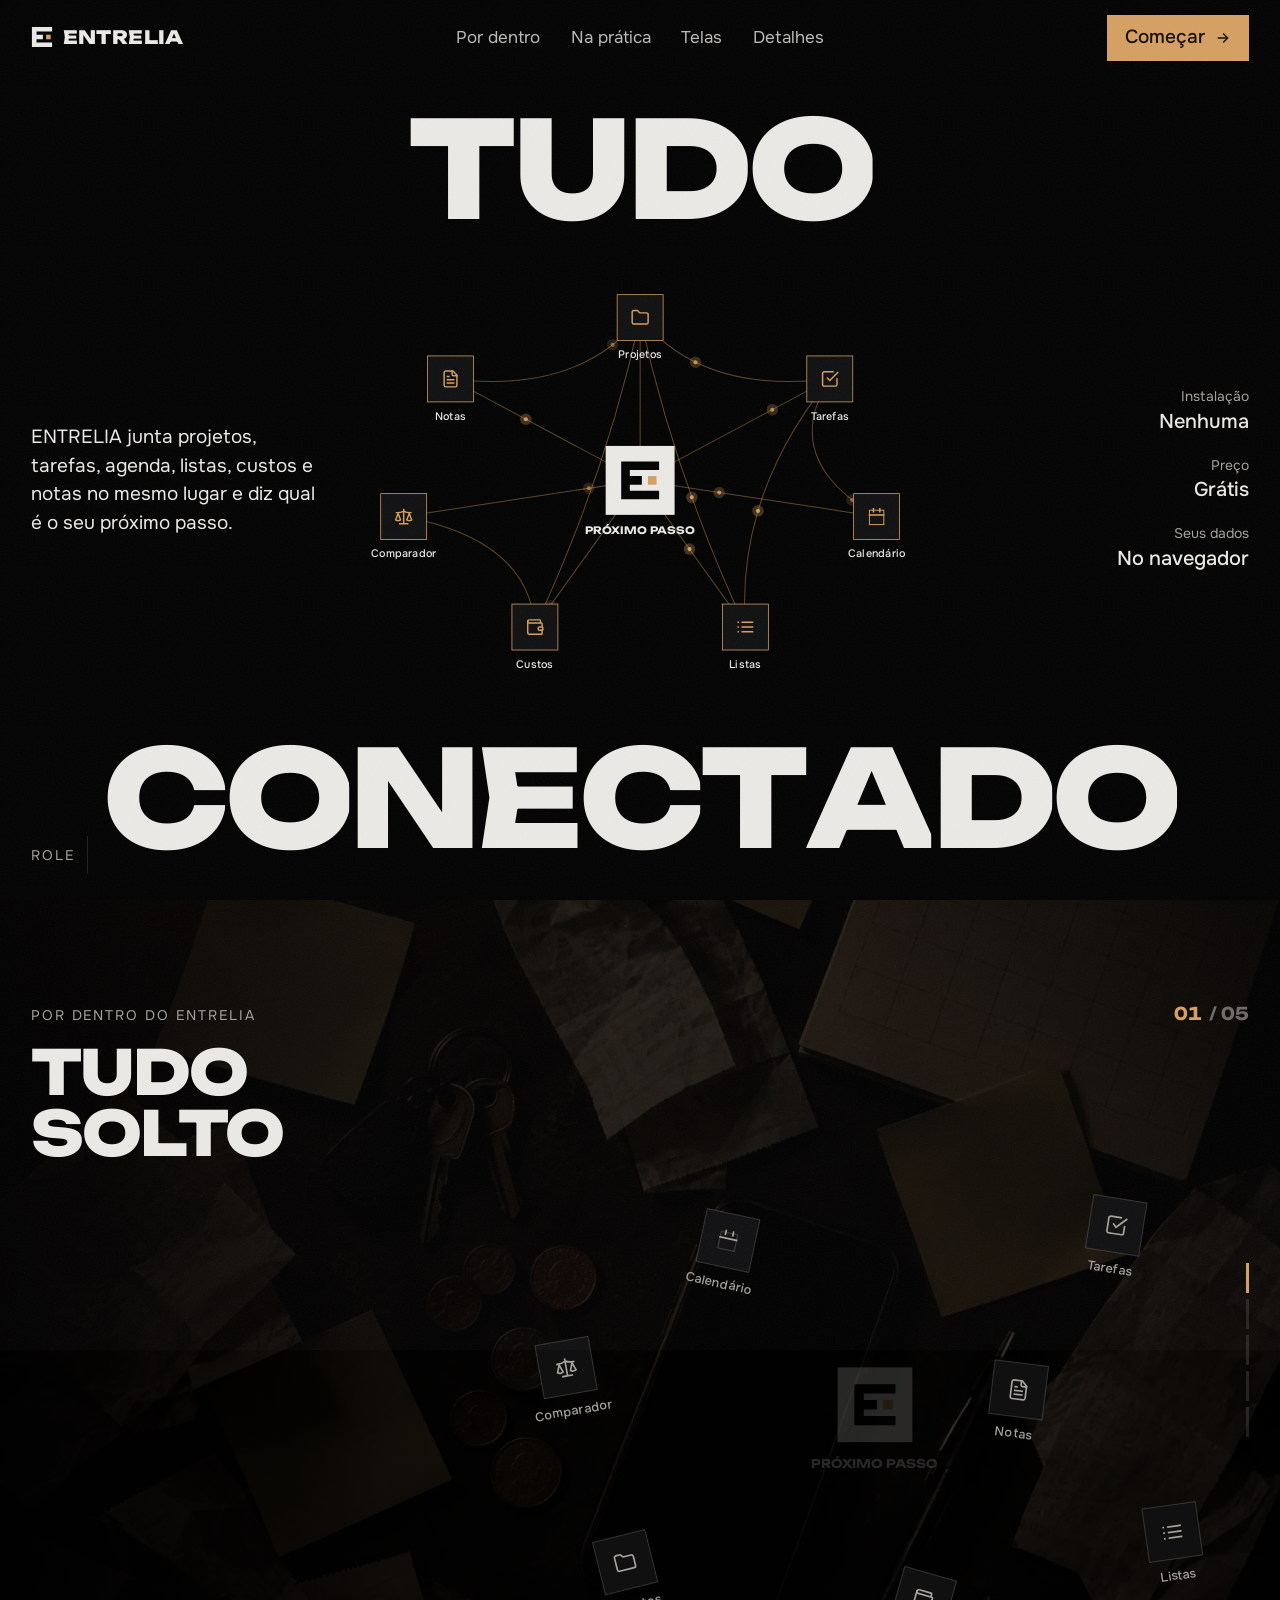
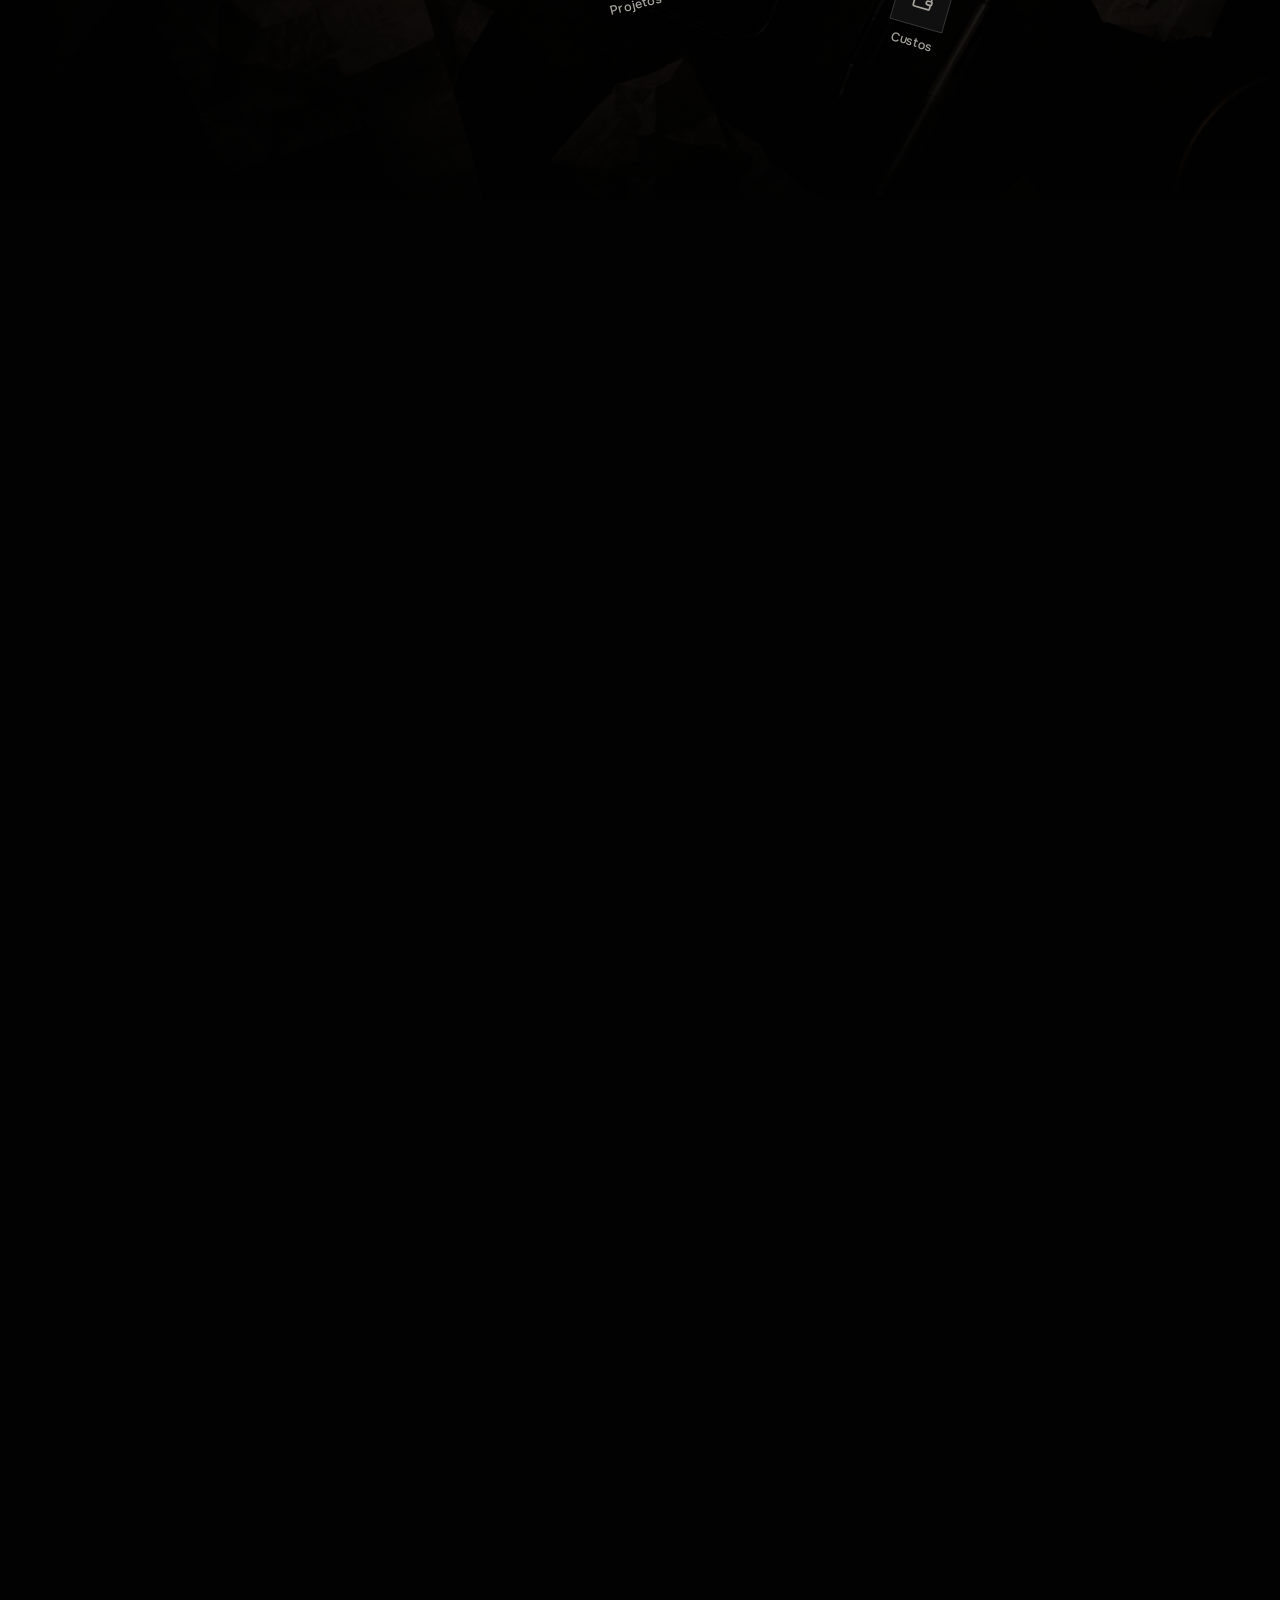
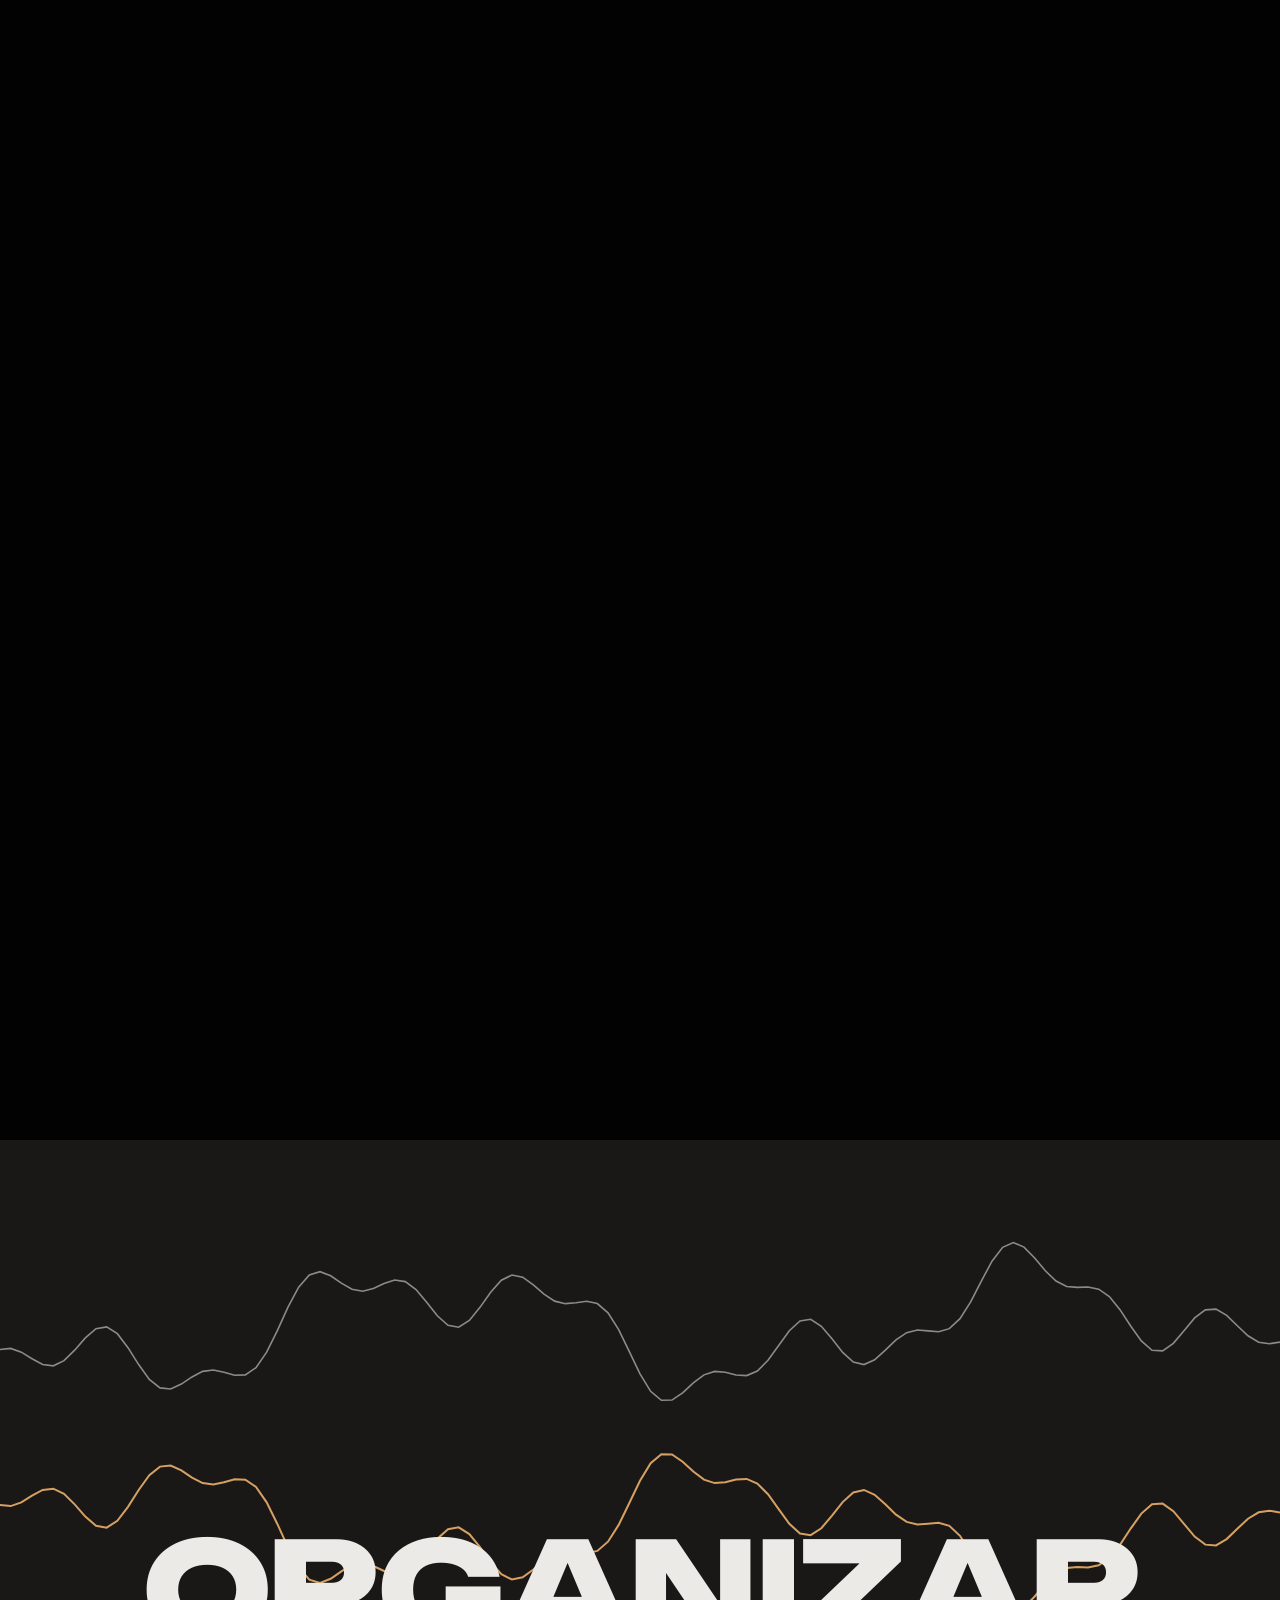
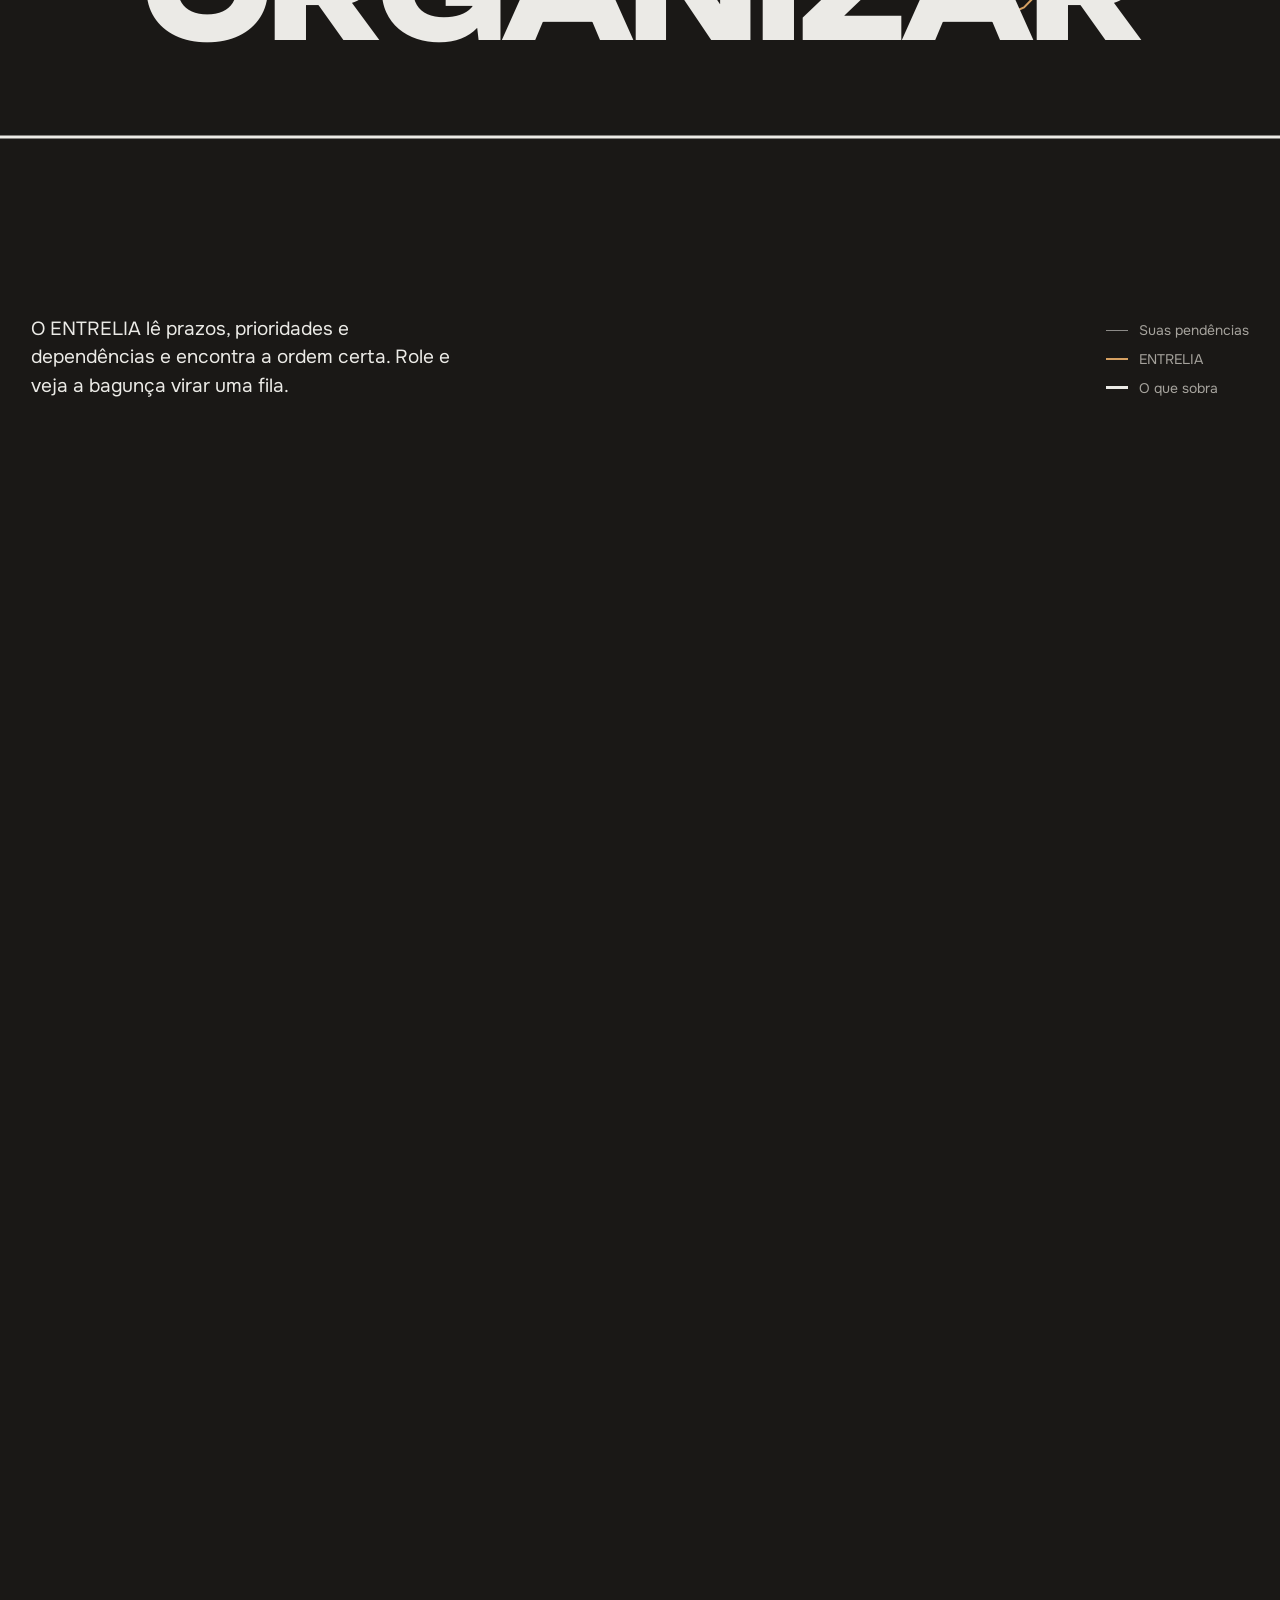
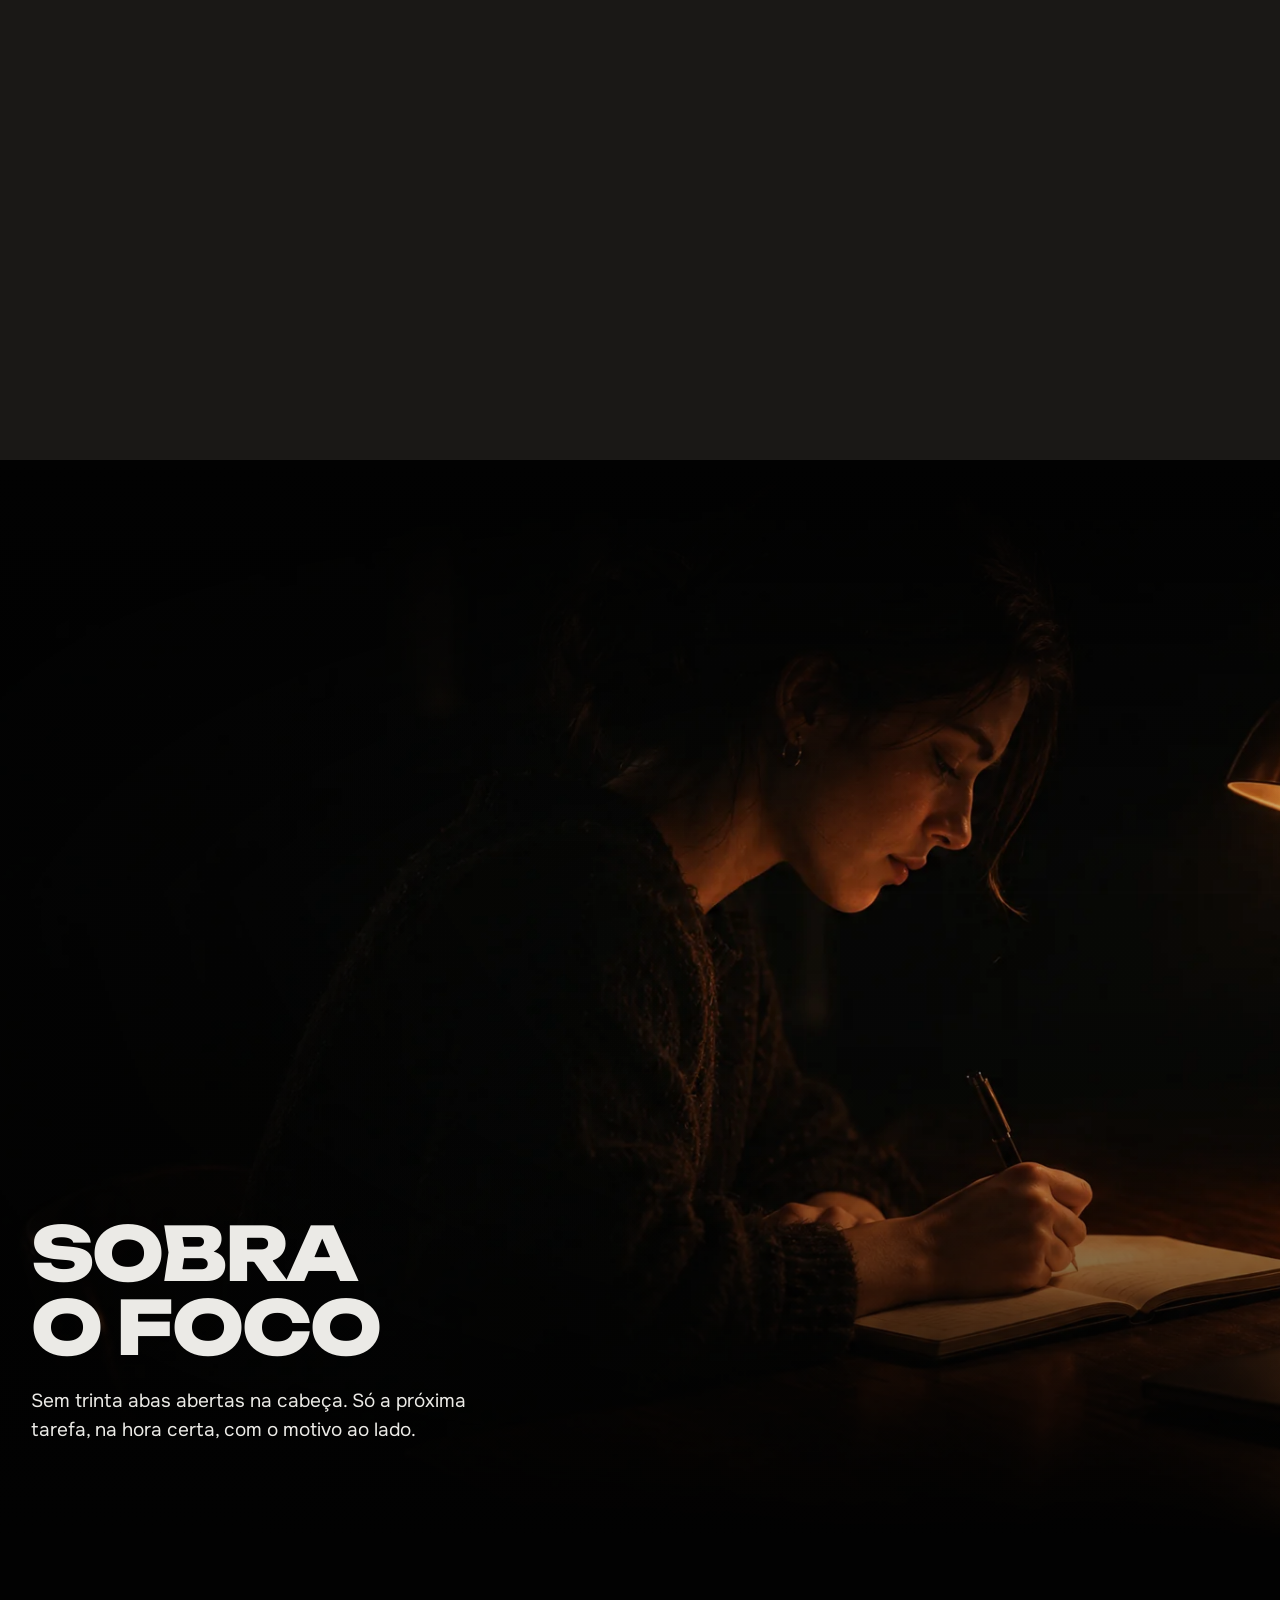
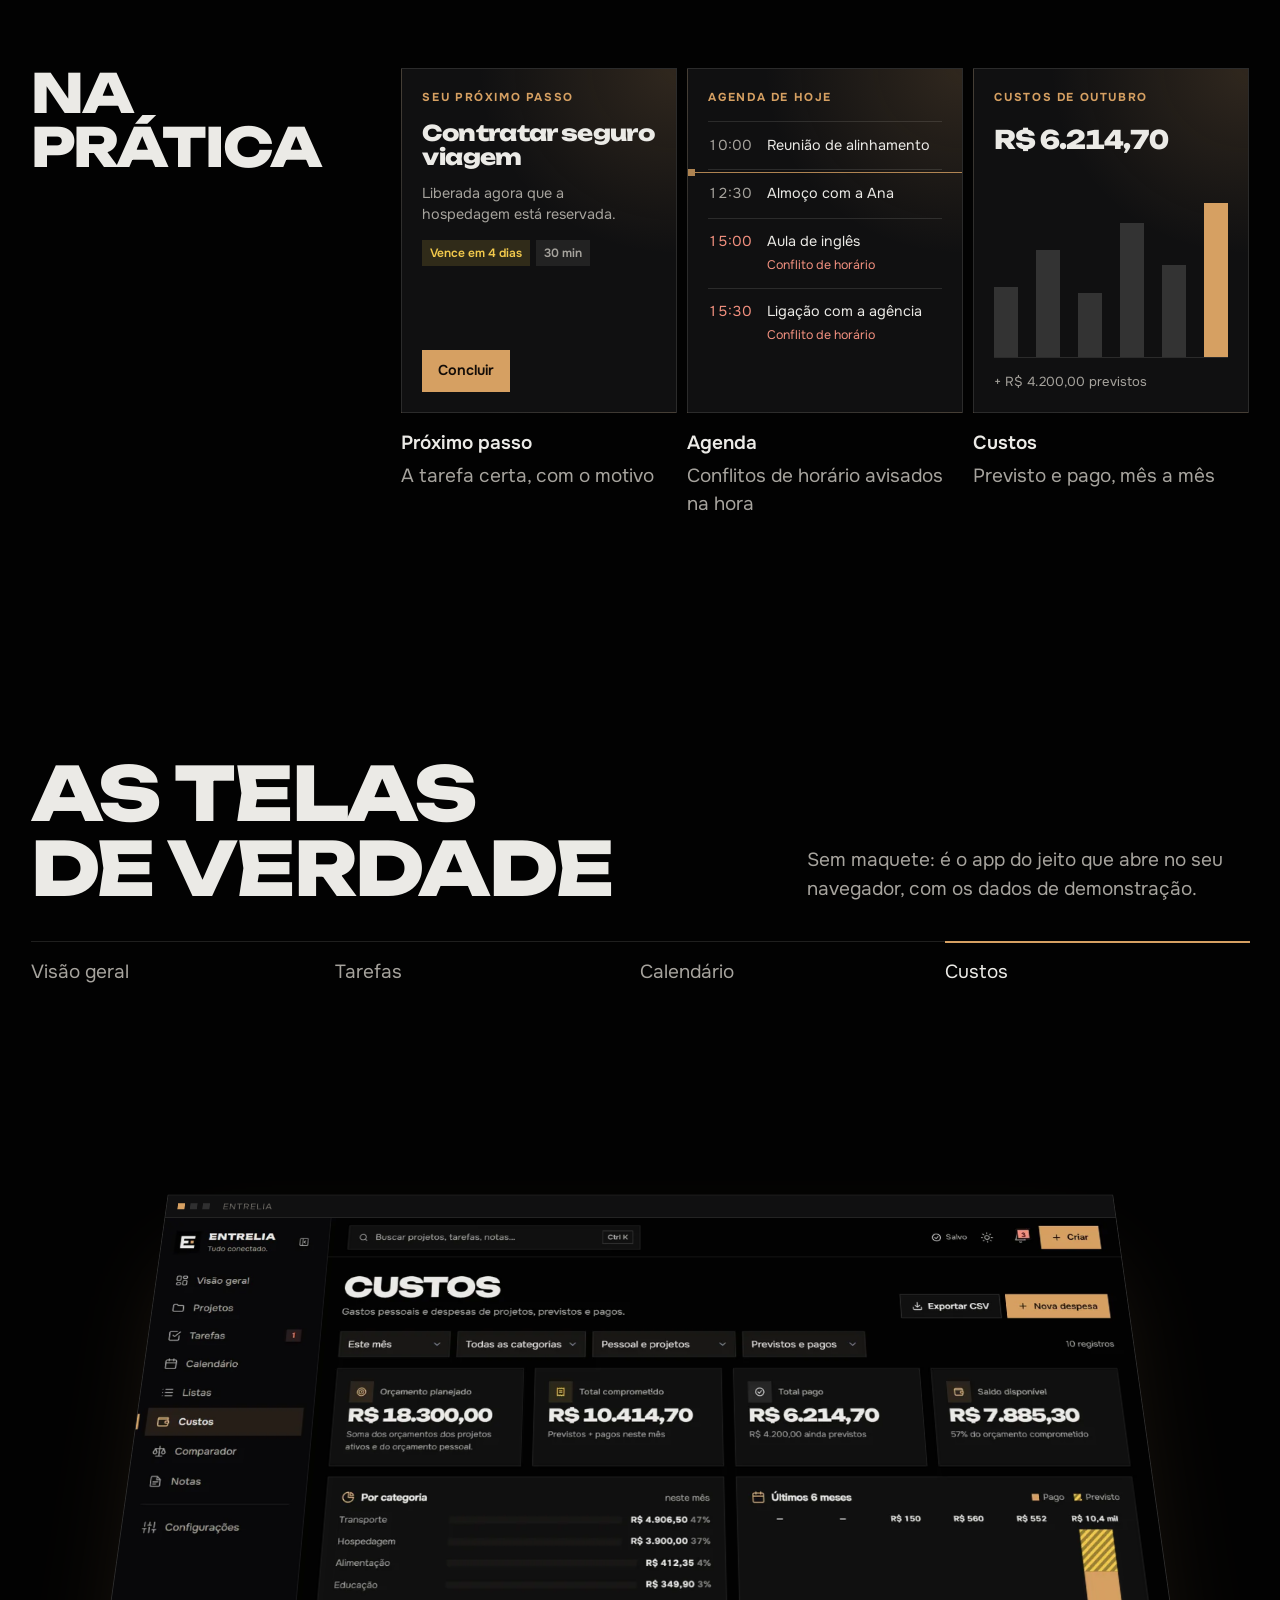
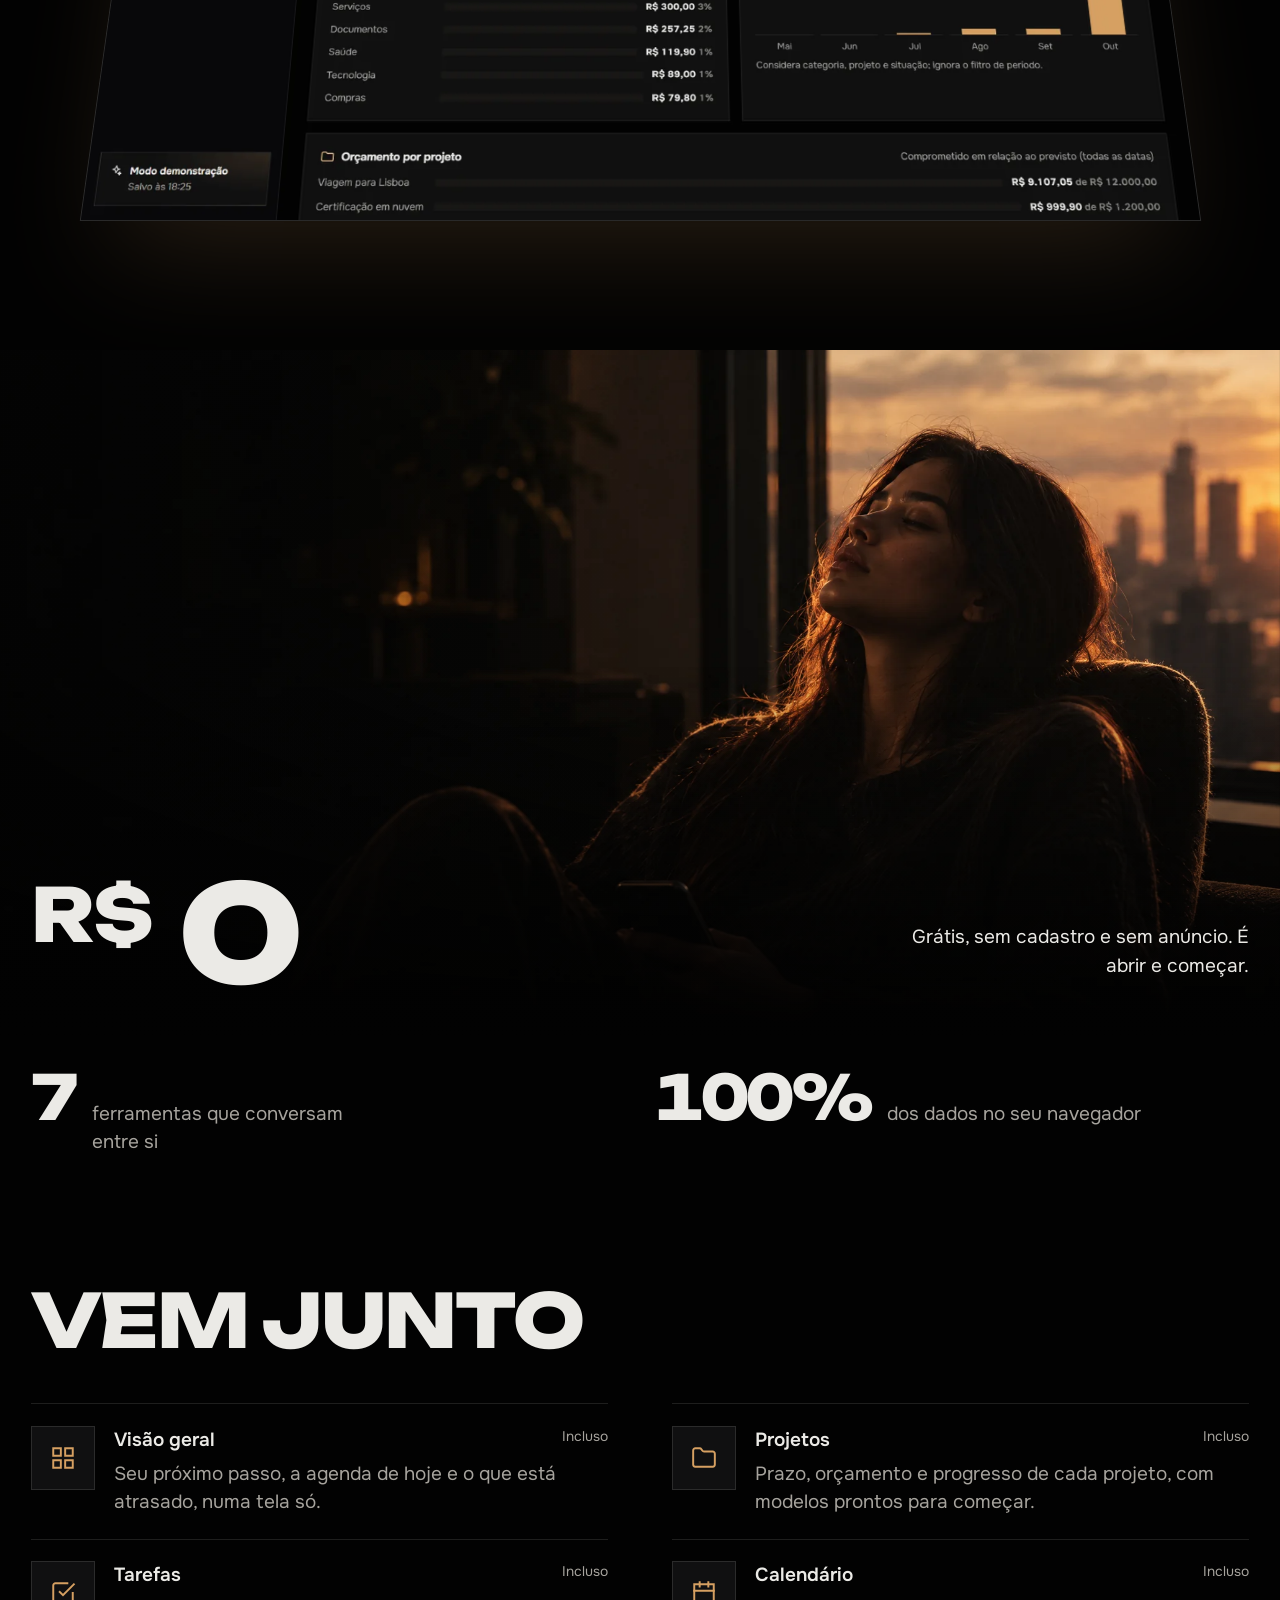
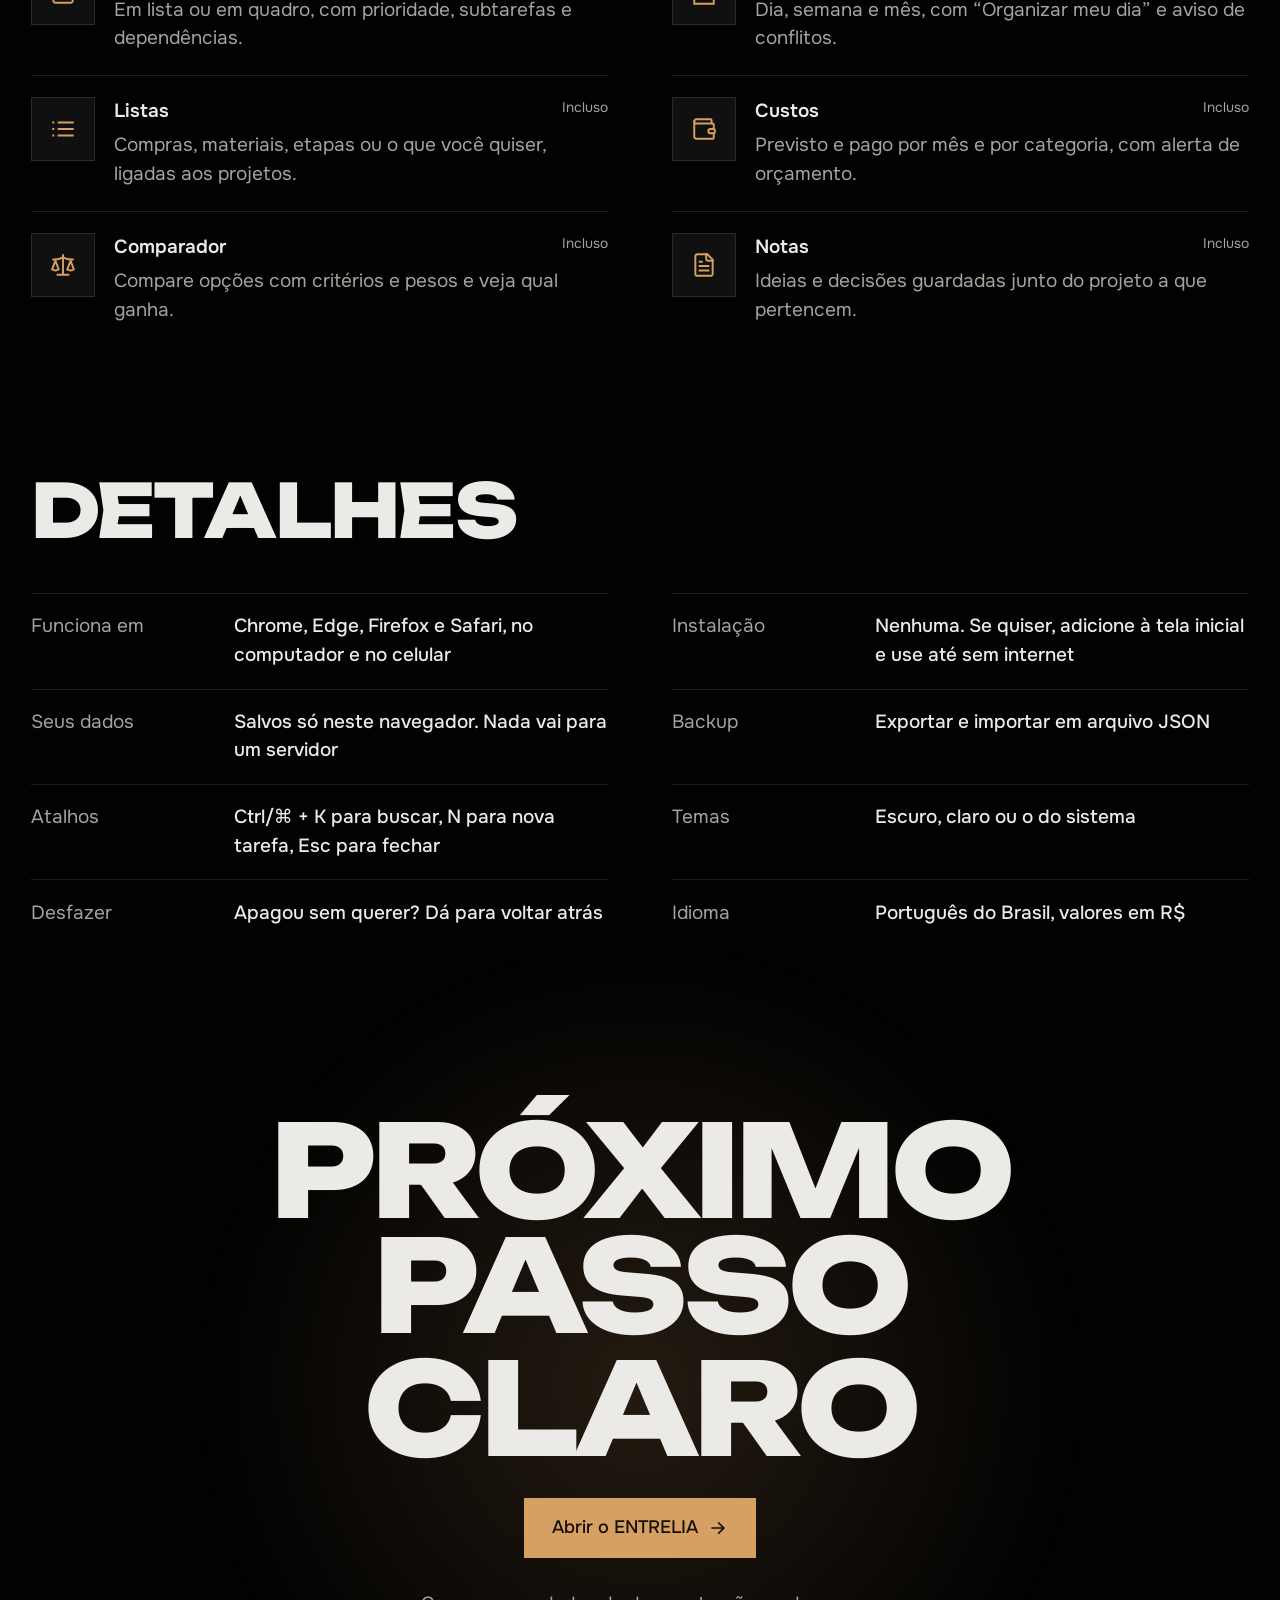
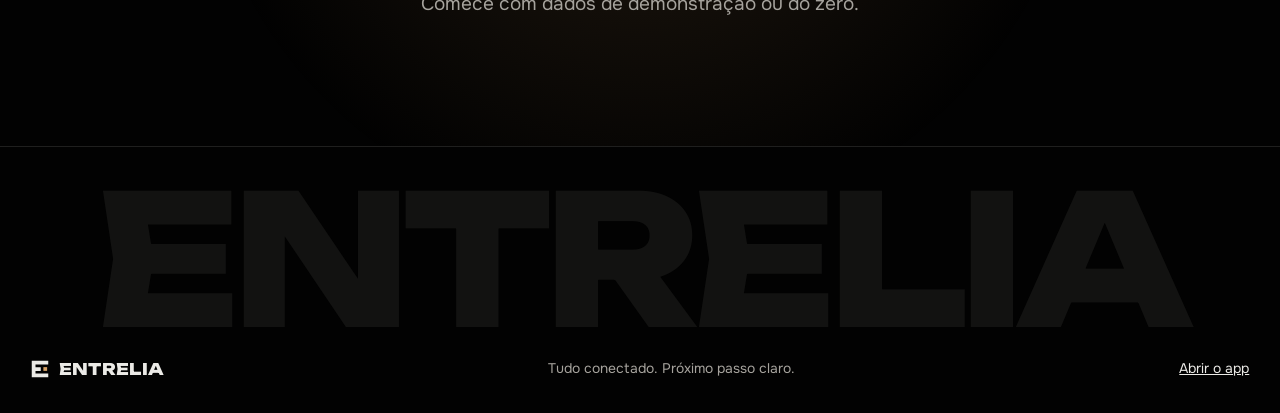
==== commit 0ecd3762: "Prévia ao compartilhar, app instalável e offline, telas reais e ajustes no celular Imagem de compart" ====
--- a/index.html
+++ b/index.html
@@ -6,10 +6,22 @@
   <title>ENTRELIA — Tudo conectado. Próximo passo claro.</title>
   <meta name="description" content="ENTRELIA: projetos, tarefas, calendário, listas, custos, comparador e notas conectados, com uma sugestão clara do que fazer agora. Grátis, sem cadastro.">
   <meta name="theme-color" content="#020202">
+  <meta property="og:type" content="website">
+  <meta property="og:url" content="https://pacocateamo123-max.github.io/entrelia/">
+  <meta property="og:site_name" content="ENTRELIA">
+  <meta property="og:locale" content="pt_BR">
   <meta property="og:title" content="ENTRELIA — Tudo conectado. Próximo passo claro.">
   <meta property="og:description" content="Projetos, tarefas, agenda, listas, custos e notas no mesmo lugar, com o seu próximo passo sempre claro.">
-  <meta property="og:image" content="assets/img/foco-1200.webp">
+  <meta property="og:image" content="https://pacocateamo123-max.github.io/entrelia/assets/og.jpg">
+  <meta property="og:image:type" content="image/jpeg">
+  <meta property="og:image:width" content="1200">
+  <meta property="og:image:height" content="630">
+  <meta property="og:image:alt" content="ENTRELIA — Tudo conectado. Próximo passo claro.">
+  <meta name="twitter:card" content="summary_large_image">
+  <link rel="canonical" href="https://pacocateamo123-max.github.io/entrelia/">
   <link rel="icon" href="assets/logo.svg" type="image/svg+xml">
+  <link rel="apple-touch-icon" href="assets/icons/apple-touch-icon.png">
+  <link rel="manifest" href="manifest.webmanifest">
   <link rel="preconnect" href="https://fonts.googleapis.com">
   <link rel="preconnect" href="https://fonts.gstatic.com" crossorigin>
   <link href="https://fonts.googleapis.com/css2?family=Onest:wght@400;500;600;700&family=Unbounded:wght@600;700;800&display=swap" rel="stylesheet">
@@ -57,6 +69,7 @@
     <nav class="top-nav" aria-label="Seções">
       <a href="#por-dentro" data-nav="por-dentro">Por dentro</a>
       <a href="#na-pratica" data-nav="na-pratica">Na prática</a>
+      <a href="#telas" data-nav="telas">Telas</a>
       <a href="#detalhes" data-nav="detalhes">Detalhes</a>
     </nav>
     <a class="btn" href="app.html"><span>Começar</span><svg class="btn-arrow" aria-hidden="true"><use href="#arrow"/></svg></a>
@@ -184,6 +197,31 @@
       </div>
     </section>
 
+    <!-- As telas de verdade -->
+    <section class="screens section" id="telas" aria-labelledby="screens-title">
+      <div class="screens-head">
+        <h2 class="display" id="screens-title" data-lines>As telas<br>de verdade</h2>
+        <p class="screens-lead reveal">Sem maquete: é o app do jeito que abre no seu navegador, com os dados de demonstração.</p>
+      </div>
+      <div class="screens-tabs reveal" role="tablist" aria-label="Telas do app">
+        <button type="button" role="tab" aria-selected="true" aria-controls="screen-view" data-shot="0"><span>Visão geral</span><i aria-hidden="true"></i></button>
+        <button type="button" role="tab" aria-selected="false" aria-controls="screen-view" data-shot="1" tabindex="-1"><span>Tarefas</span><i aria-hidden="true"></i></button>
+        <button type="button" role="tab" aria-selected="false" aria-controls="screen-view" data-shot="2" tabindex="-1"><span>Calendário</span><i aria-hidden="true"></i></button>
+        <button type="button" role="tab" aria-selected="false" aria-controls="screen-view" data-shot="3" tabindex="-1"><span>Custos</span><i aria-hidden="true"></i></button>
+      </div>
+      <div class="screens-stage">
+        <figure class="screens-frame" id="screen-view" role="tabpanel">
+          <div class="frame-bar" aria-hidden="true"><i></i><i></i><i></i><span>entrelia</span></div>
+          <div class="frame-shots">
+            <picture class="is-on"><source media="(max-width: 800px)" srcset="assets/img/app-visao-geral-960.webp"><img src="assets/img/app-visao-geral-1600.webp" alt="Visão geral do ENTRELIA: o próximo passo em destaque, a agenda de hoje e os números do dia." width="1600" height="1000" loading="lazy" decoding="async"></picture>
+            <picture><source media="(max-width: 800px)" srcset="assets/img/app-tarefas-960.webp"><img src="assets/img/app-tarefas-1600.webp" alt="Tarefas em quadro: a fazer, em andamento e concluído." width="1600" height="1000" loading="lazy" decoding="async"></picture>
+            <picture><source media="(max-width: 800px)" srcset="assets/img/app-calendario-960.webp"><img src="assets/img/app-calendario-1600.webp" alt="Calendário do mês com compromissos e prazos de tarefas." width="1600" height="1000" loading="lazy" decoding="async"></picture>
+            <picture><source media="(max-width: 800px)" srcset="assets/img/app-custos-960.webp"><img src="assets/img/app-custos-1600.webp" alt="Custos do mês: orçamento, total pago e saldo disponível." width="1600" height="1000" loading="lazy" decoding="async"></picture>
+          </div>
+        </figure>
+      </div>
+    </section>
+
     <!-- Números, sobre a foto -->
     <section class="numbers" aria-label="Em números">
       <picture class="numbers-img">
@@ -216,7 +254,7 @@
       <h2 class="display" id="specs-title" data-lines>Detalhes</h2>
       <dl class="spec-list">
         <div class="reveal"><dt>Funciona em</dt><dd>Chrome, Edge, Firefox e Safari, no computador e no celular</dd></div>
-        <div class="reveal"><dt>Instalação</dt><dd>Nenhuma. Abre direto no navegador</dd></div>
+        <div class="reveal"><dt>Instalação</dt><dd>Nenhuma. Se quiser, adicione à tela inicial e use até sem internet</dd></div>
         <div class="reveal"><dt>Seus dados</dt><dd>Salvos só neste navegador. Nada vai para um servidor</dd></div>
         <div class="reveal"><dt>Backup</dt><dd>Exportar e importar em arquivo JSON</dd></div>
         <div class="reveal"><dt>Atalhos</dt><dd>Ctrl/⌘ + K para buscar, N para nova tarefa, Esc para fechar</dd></div>
@@ -244,5 +282,8 @@
   </footer>
 
   <script src="js/landing.js"></script>
+  <script>
+    if ('serviceWorker' in navigator) window.addEventListener('load', function () { navigator.serviceWorker.register('sw.js').catch(function () {}); });
+  </script>
 </body>
 </html>
--- a/css/landing.css
+++ b/css/landing.css
@@ -452,6 +452,38 @@
   .mock-screen { aspect-ratio: auto; min-height: 300px; }
 }
 
+/* As telas de verdade */
+.screens-head { display: flex; align-items: flex-end; justify-content: space-between; gap: 1.5rem 3rem; flex-wrap: wrap; margin-bottom: clamp(1.5rem, 3vw, 2.5rem); }
+.screens-lead { max-width: 34ch; color: var(--muted); }
+.screens-tabs { display: grid; grid-template-columns: repeat(4, minmax(0, 1fr)); border-top: 1px solid var(--line); margin-bottom: clamp(1.5rem, 3vw, 2.5rem); }
+.screens-tabs button { position: relative; padding: 1rem 0 0; border: 0; background: none; color: var(--muted); font: inherit; text-align: left; cursor: pointer; transition: color .3s; }
+.screens-tabs button:hover, .screens-tabs button[aria-selected="true"] { color: var(--ink); }
+.screens-tabs i { position: absolute; left: 0; right: 0; top: -1px; height: 2px; background: var(--accent); transform: scaleX(0); transform-origin: left; }
+.screens-tabs button[aria-selected="true"] i { animation: tabRun var(--tab-dur, 5s) linear forwards; }
+.screens-tabs.is-paused button[aria-selected="true"] i { animation-play-state: paused; }
+@keyframes tabRun { to { transform: scaleX(1); } }
+.screens-stage { perspective: 1600px; }
+.screens-frame {
+  border: 1px solid var(--line);
+  background: var(--surface);
+  transform-origin: 50% 100%;
+  transform: rotateX(var(--sx, 0deg)) scale(var(--ss, 1));
+  box-shadow: 0 60px 120px -40px rgba(214, 160, 98, .18), 0 30px 60px -30px rgba(0, 0, 0, .9);
+  will-change: transform;
+}
+.frame-bar { display: flex; align-items: center; gap: 7px; height: 34px; padding: 0 14px; border-bottom: 1px solid var(--line); font-size: .75rem; color: var(--faint); }
+.frame-bar i { width: 9px; height: 9px; background: rgba(235, 234, 230, .14); }
+.frame-bar i:first-child { background: var(--accent); }
+.frame-bar span { margin-left: 10px; letter-spacing: .08em; text-transform: uppercase; }
+.frame-shots { position: relative; aspect-ratio: 16 / 10; overflow: hidden; }
+.frame-shots picture { position: absolute; inset: 0; opacity: 0; transform: scale(1.03); transition: opacity .8s var(--ease-out), transform 1.2s var(--ease-out); }
+.frame-shots picture.is-on { opacity: 1; transform: none; }
+.frame-shots img { width: 100%; height: 100%; object-fit: cover; object-position: top left; }
+@media (max-width: 680px) {
+  .screens-tabs { grid-template-columns: repeat(2, minmax(0, 1fr)); }
+  .screens-tabs button { padding-bottom: .8rem; }
+}
+
 /* Números, sobre a foto */
 .numbers { position: relative; margin-top: var(--gap-section); padding: 0 var(--margin); }
 .numbers-img { display: block; position: relative; margin: 0 calc(var(--margin) * -1); height: min(78vh, 56vw); overflow: hidden; }
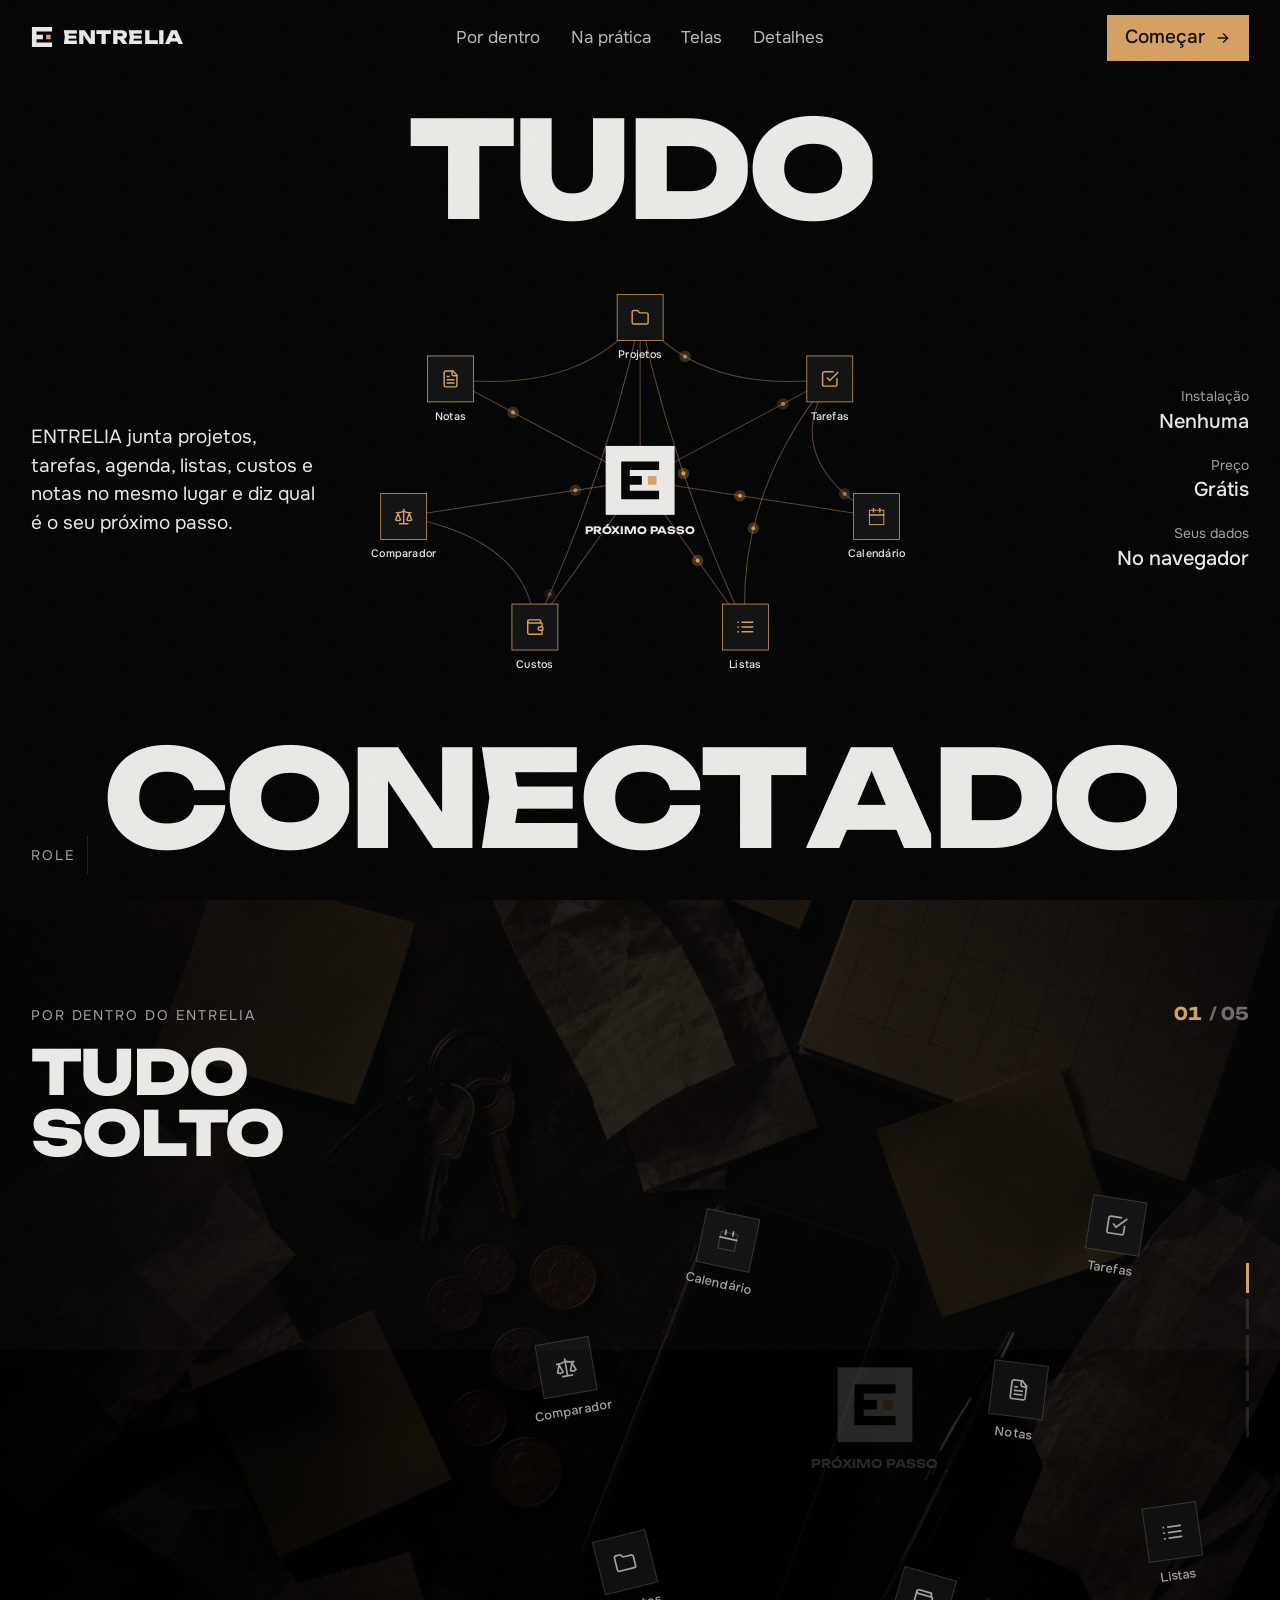
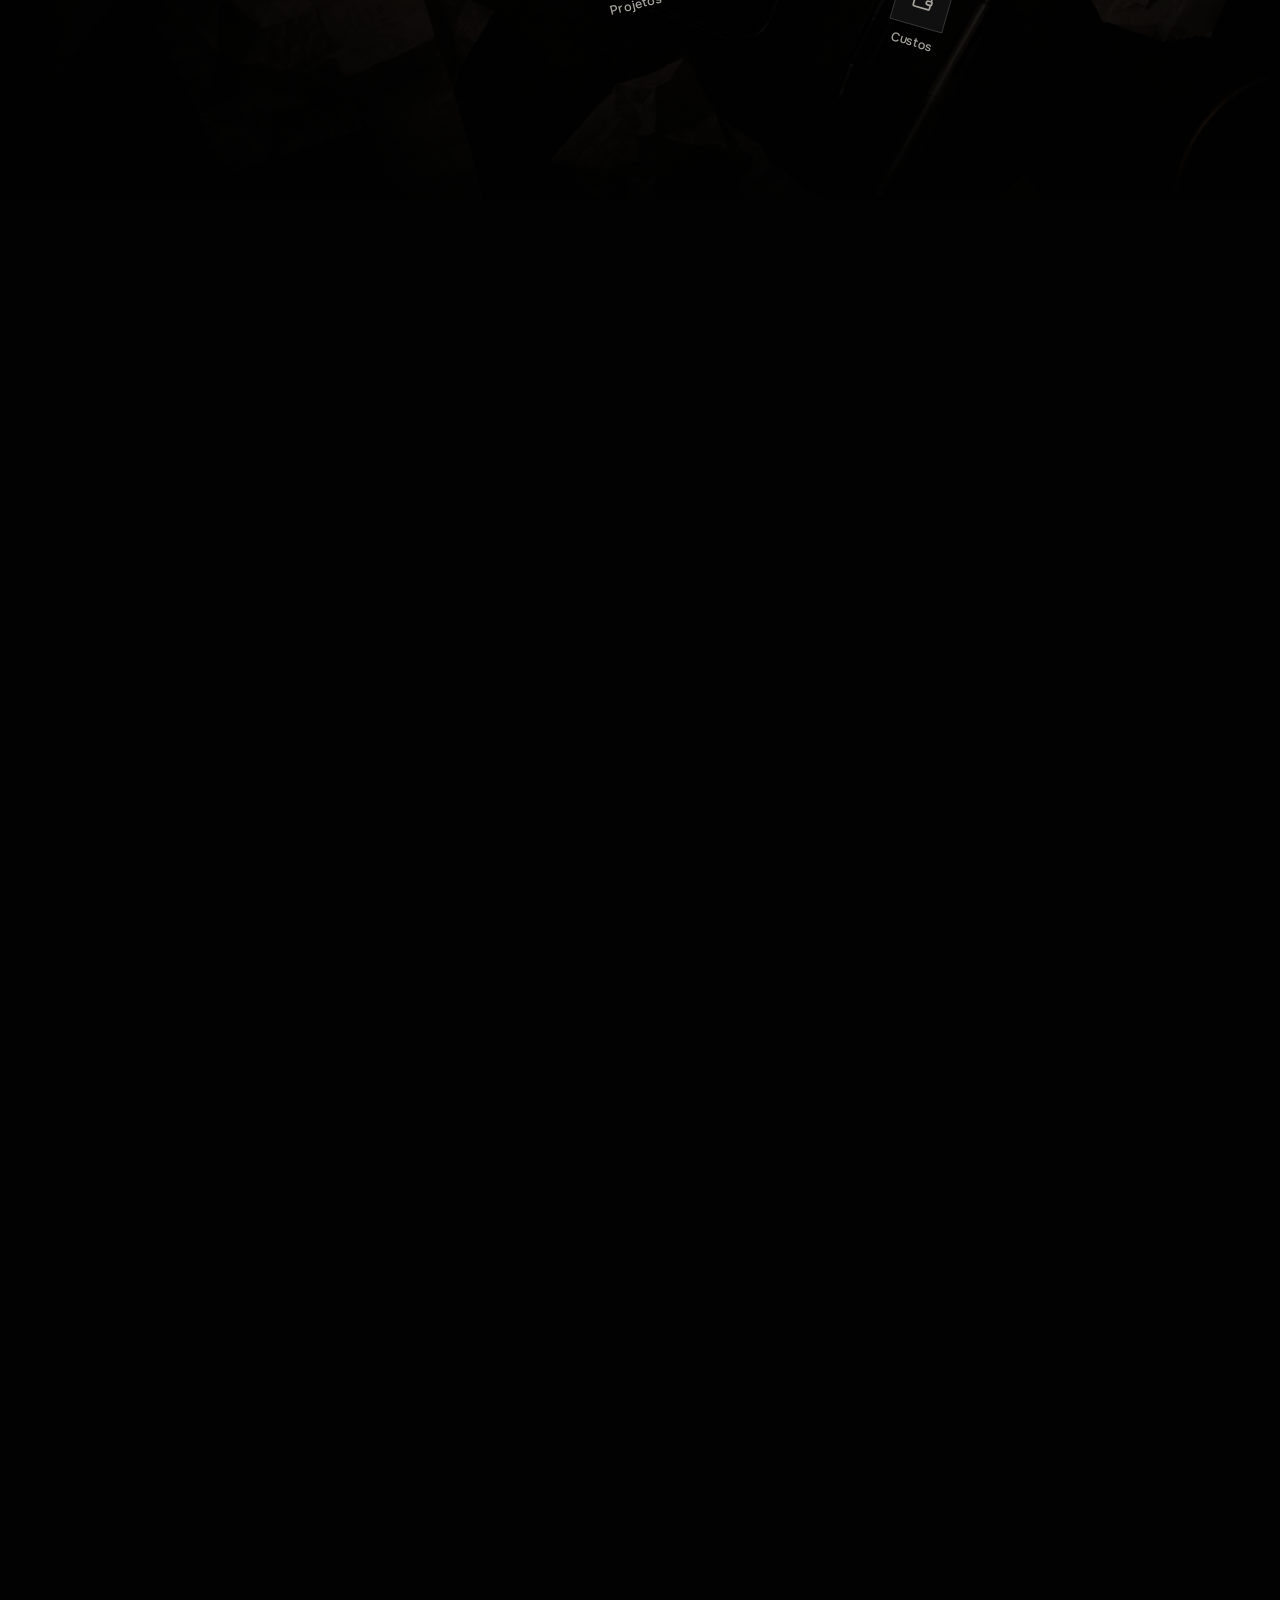
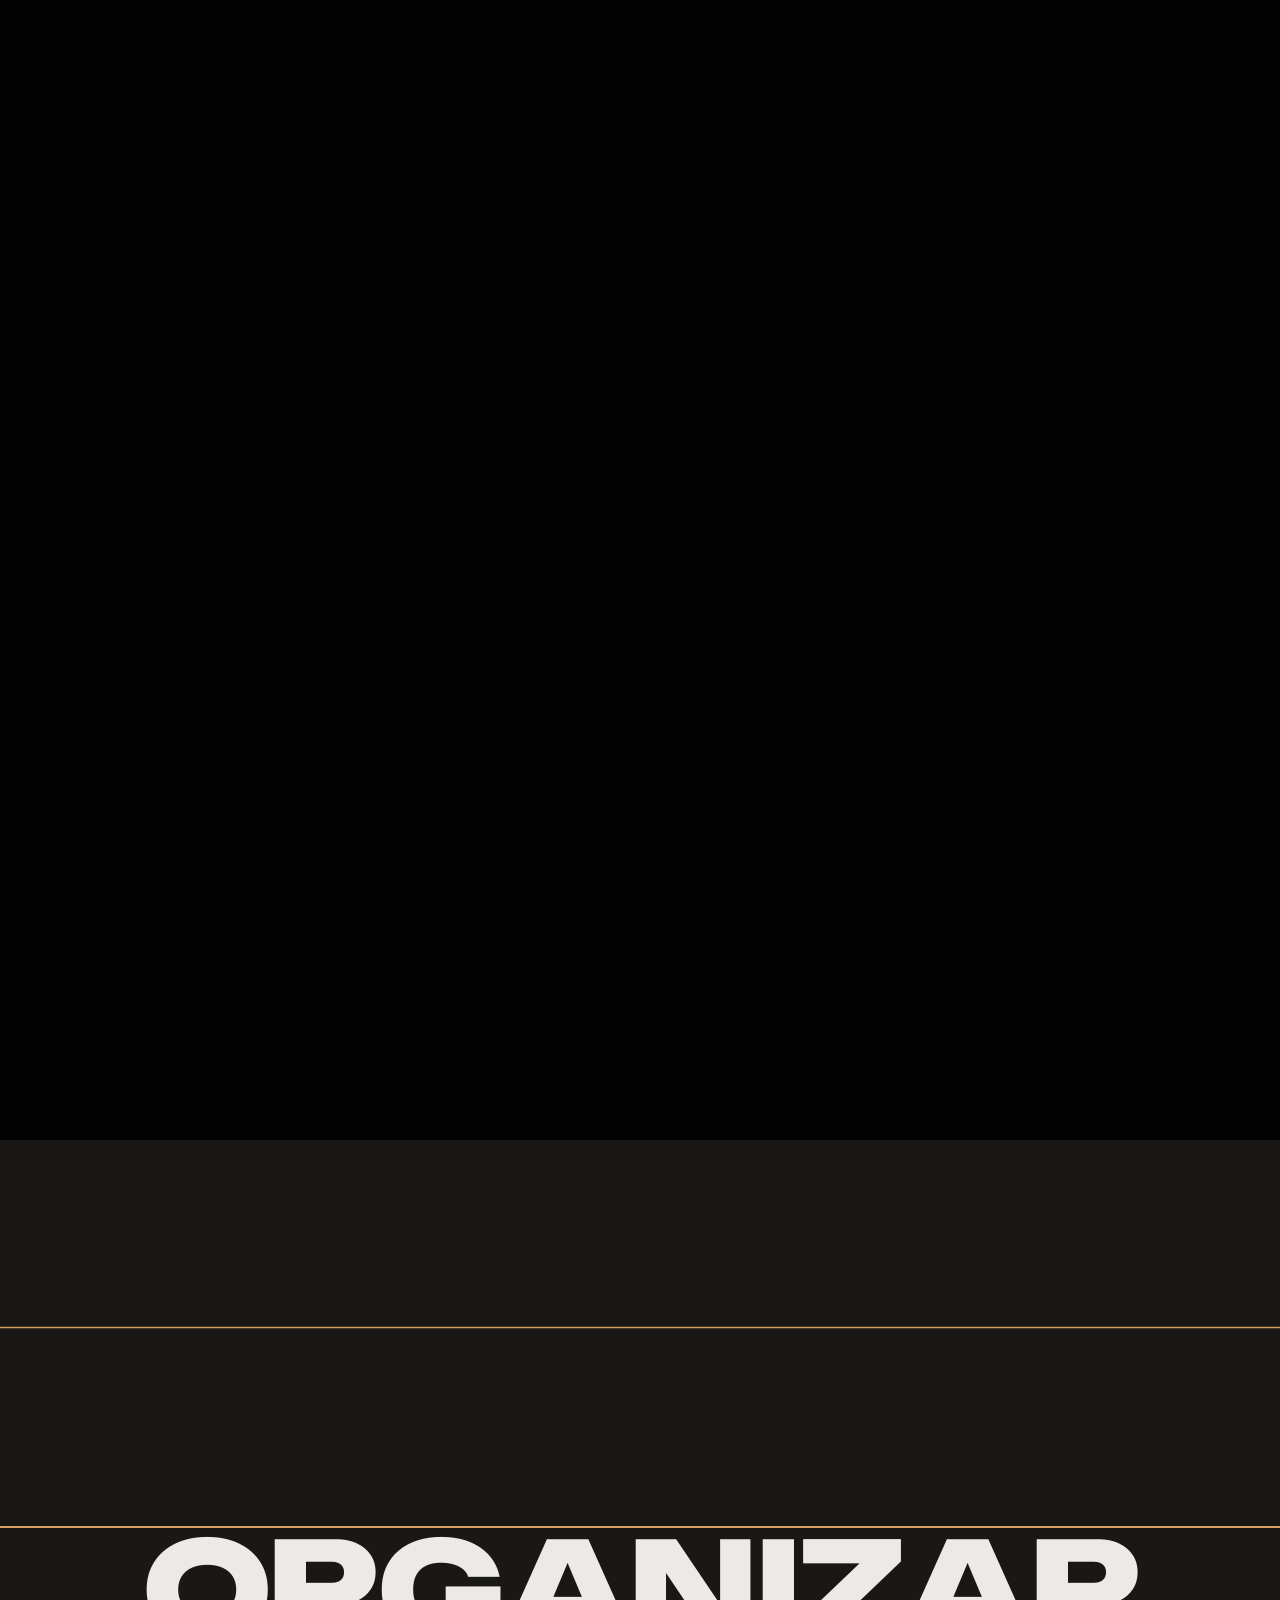
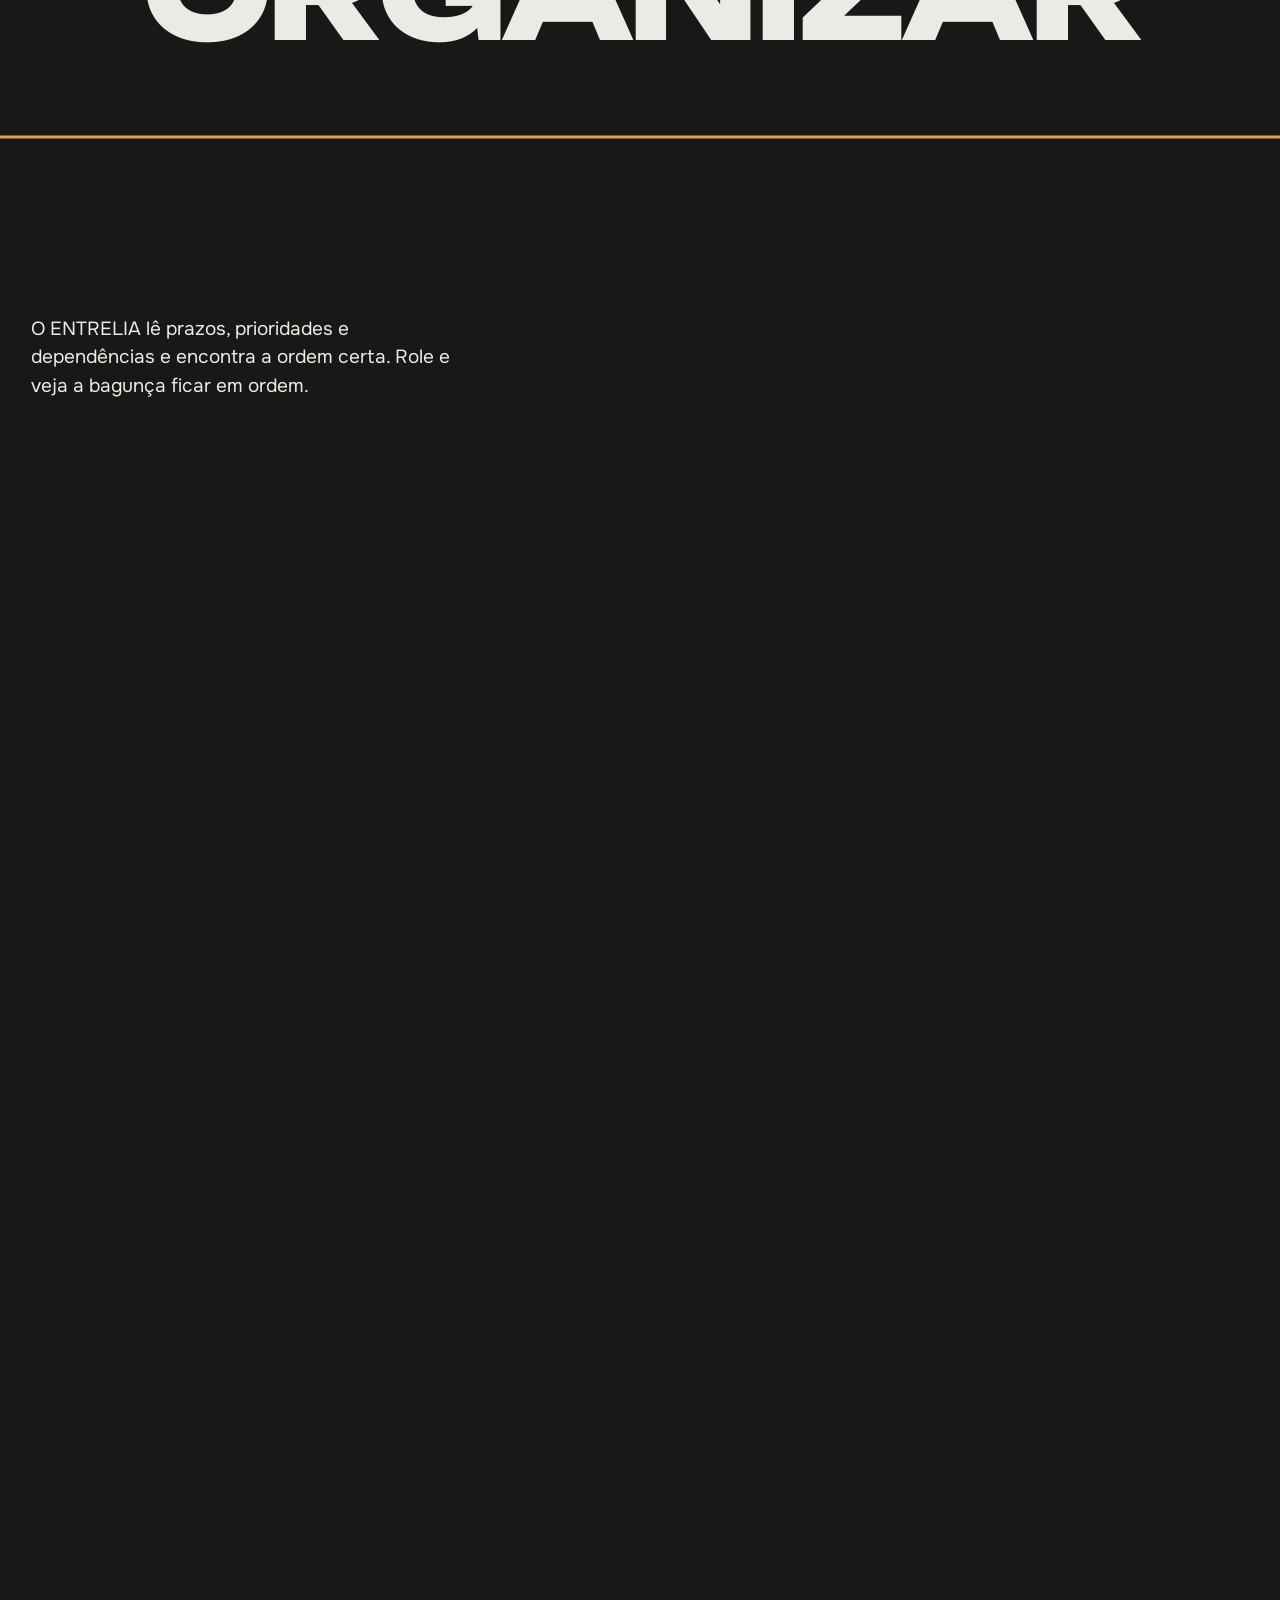
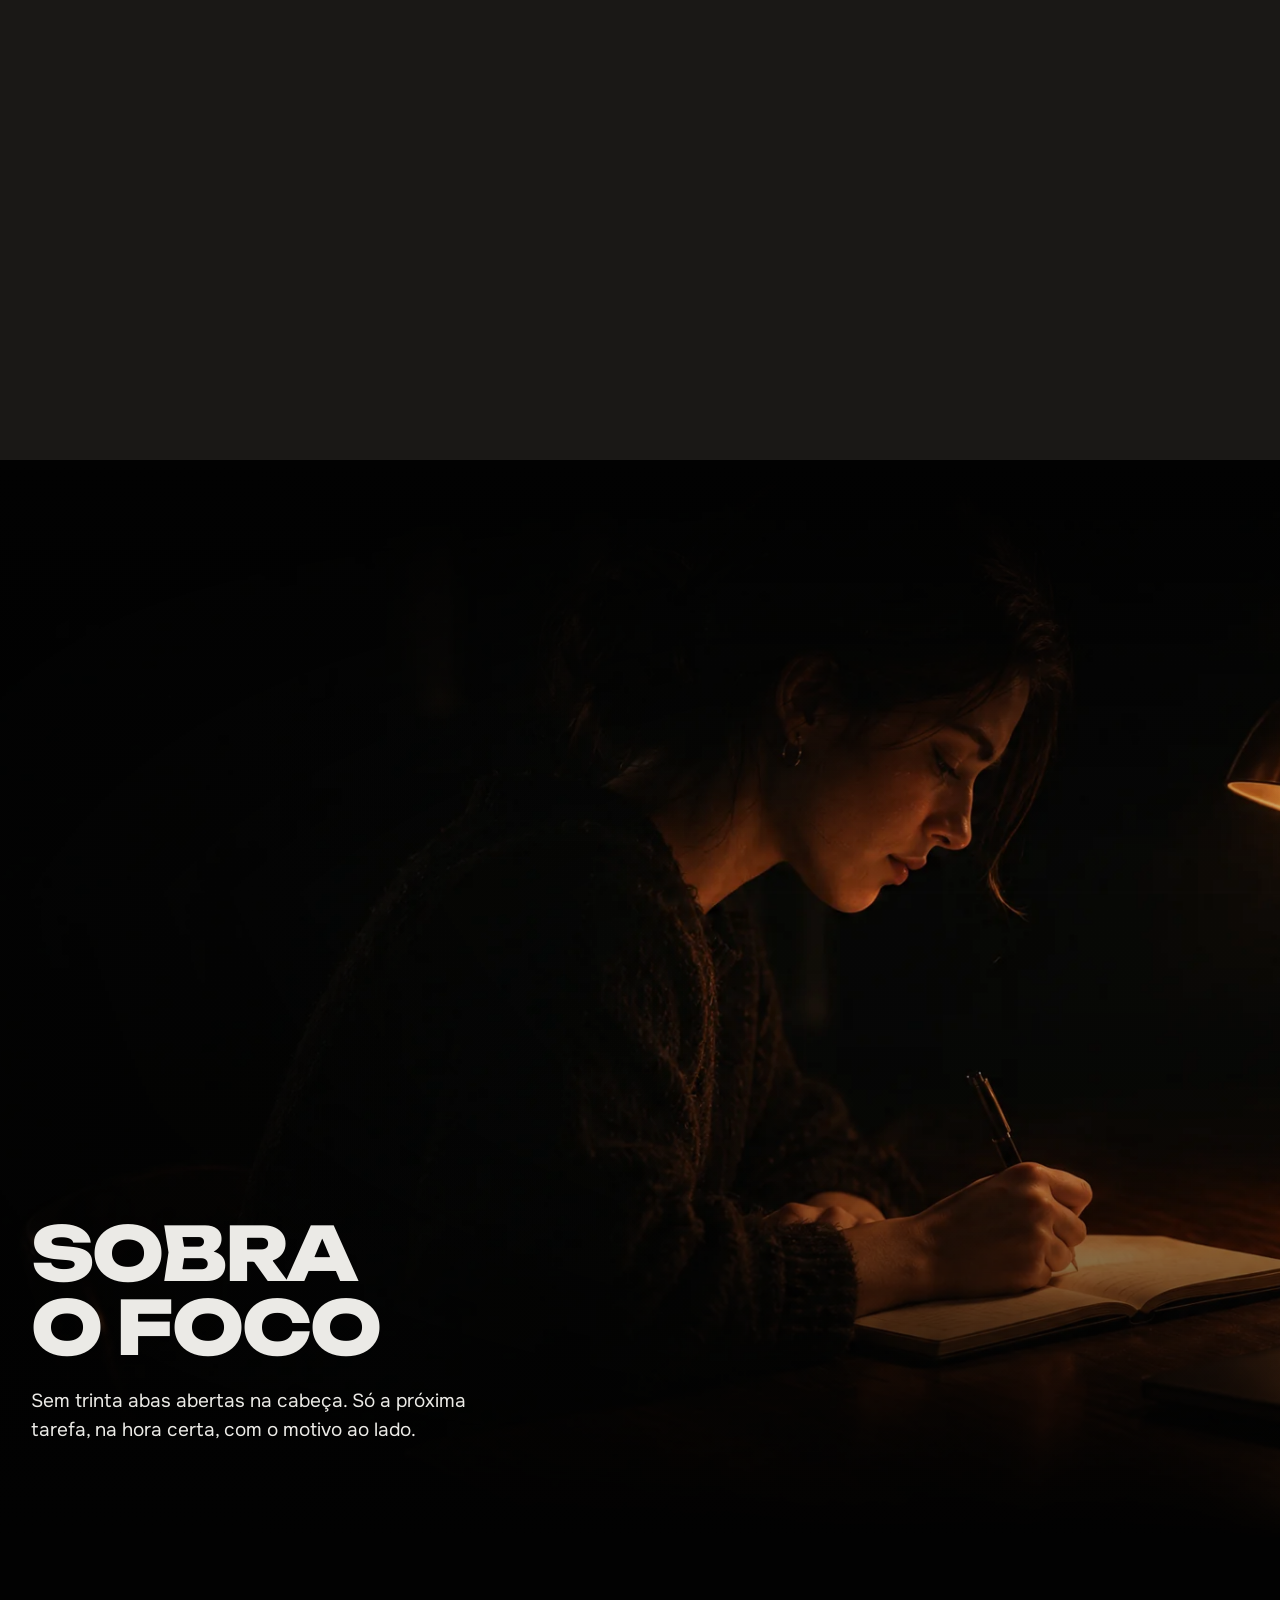
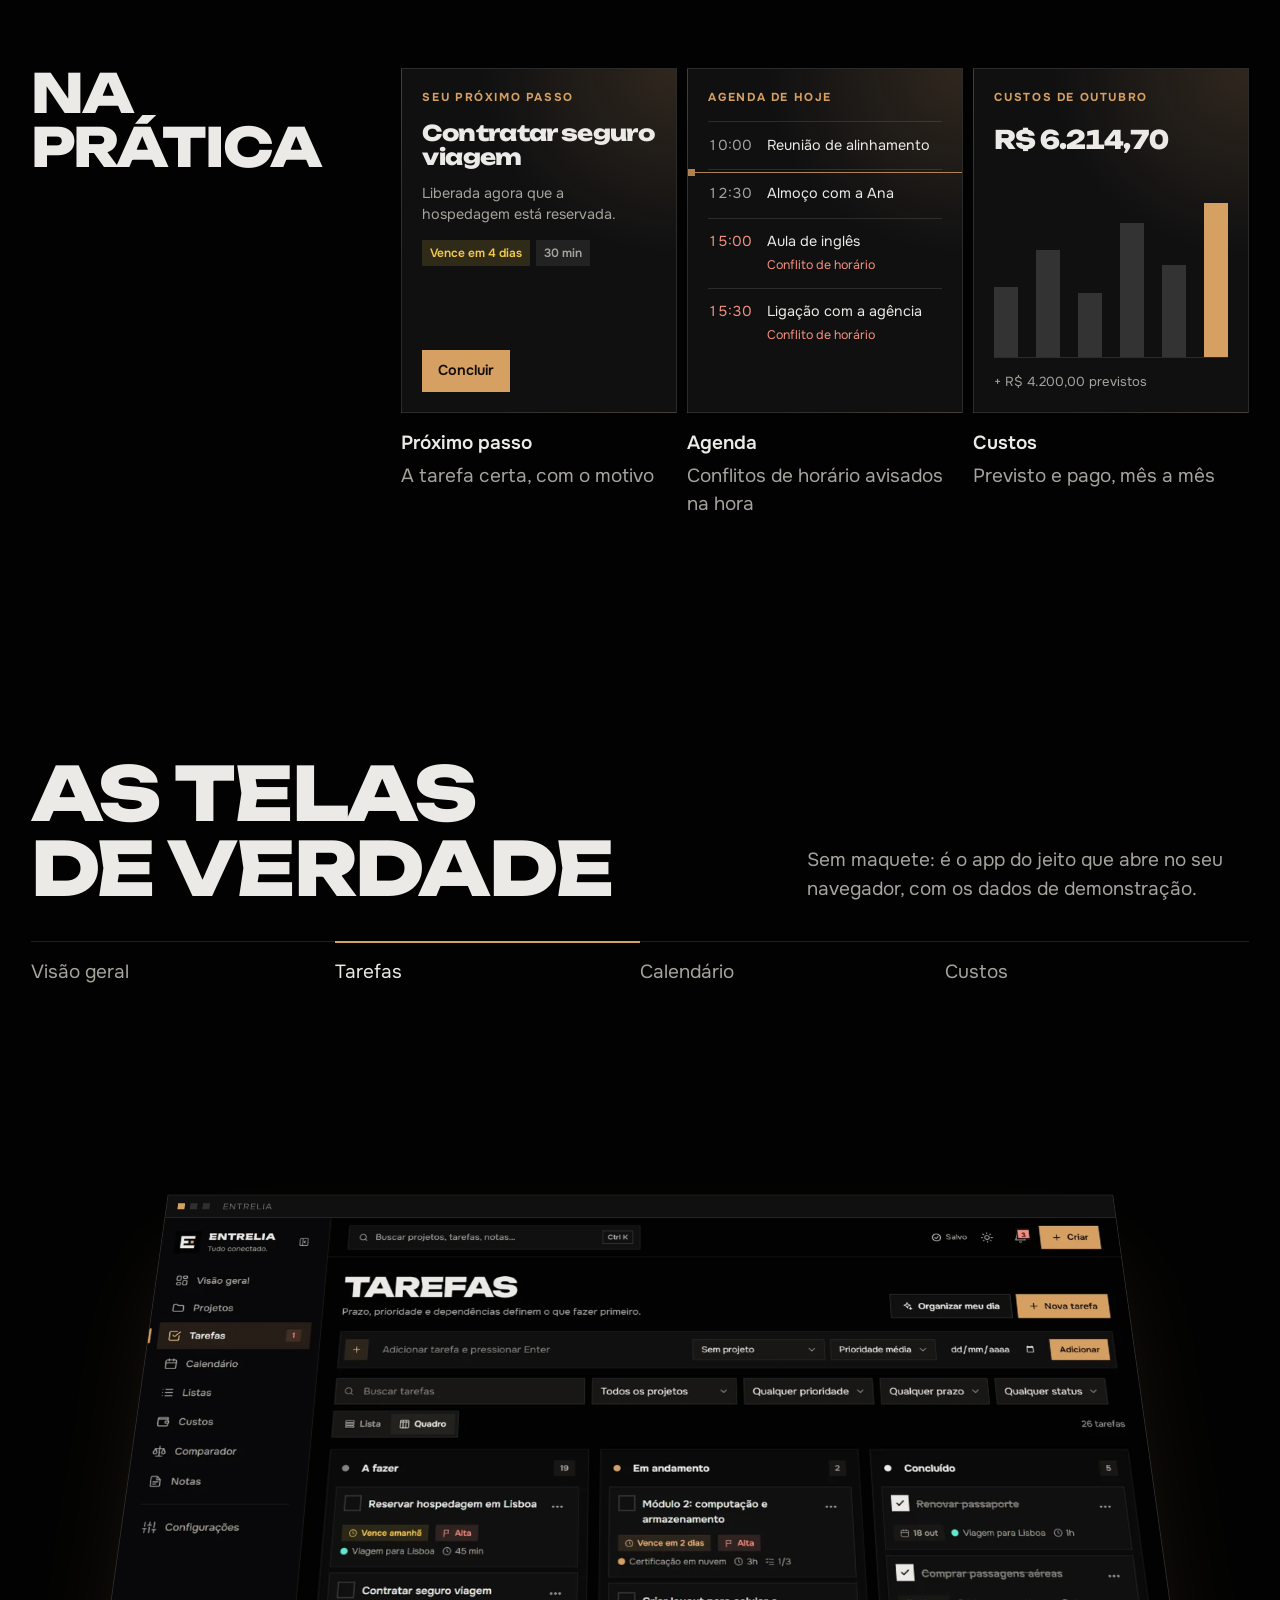
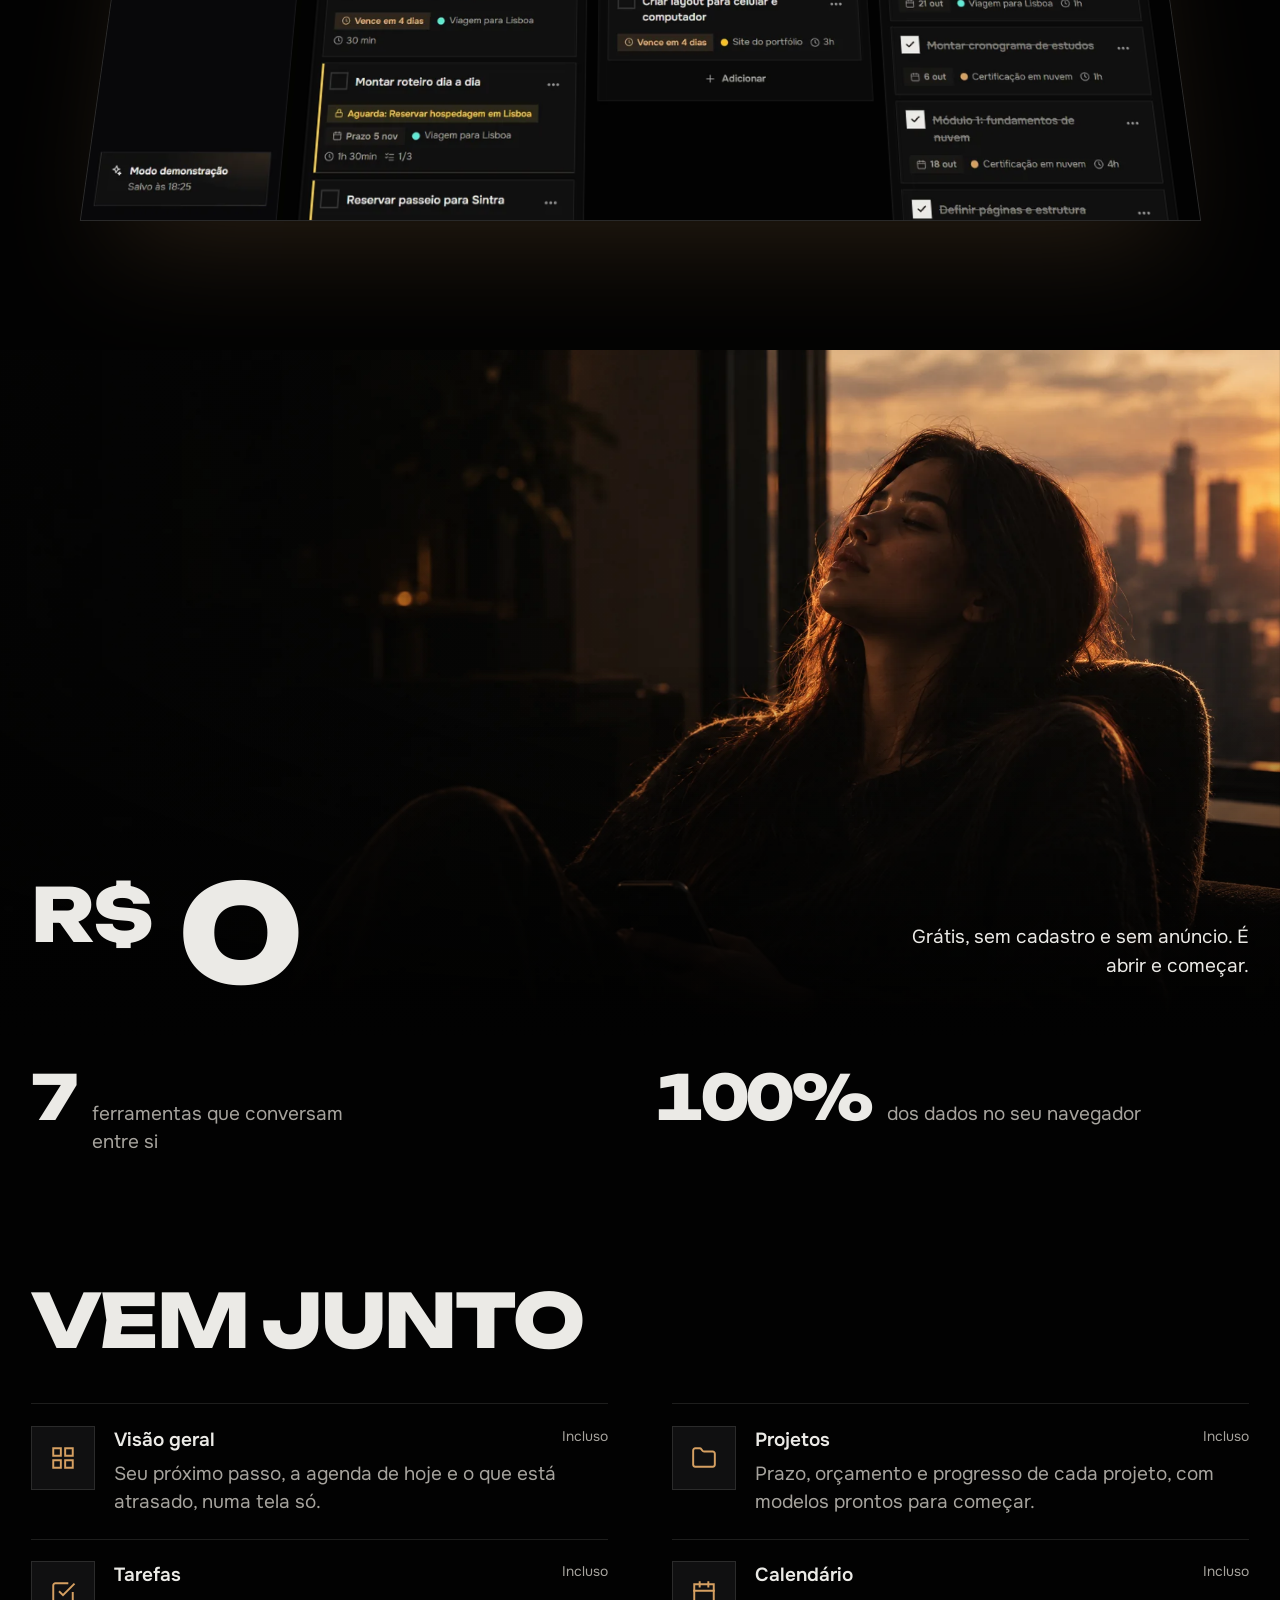
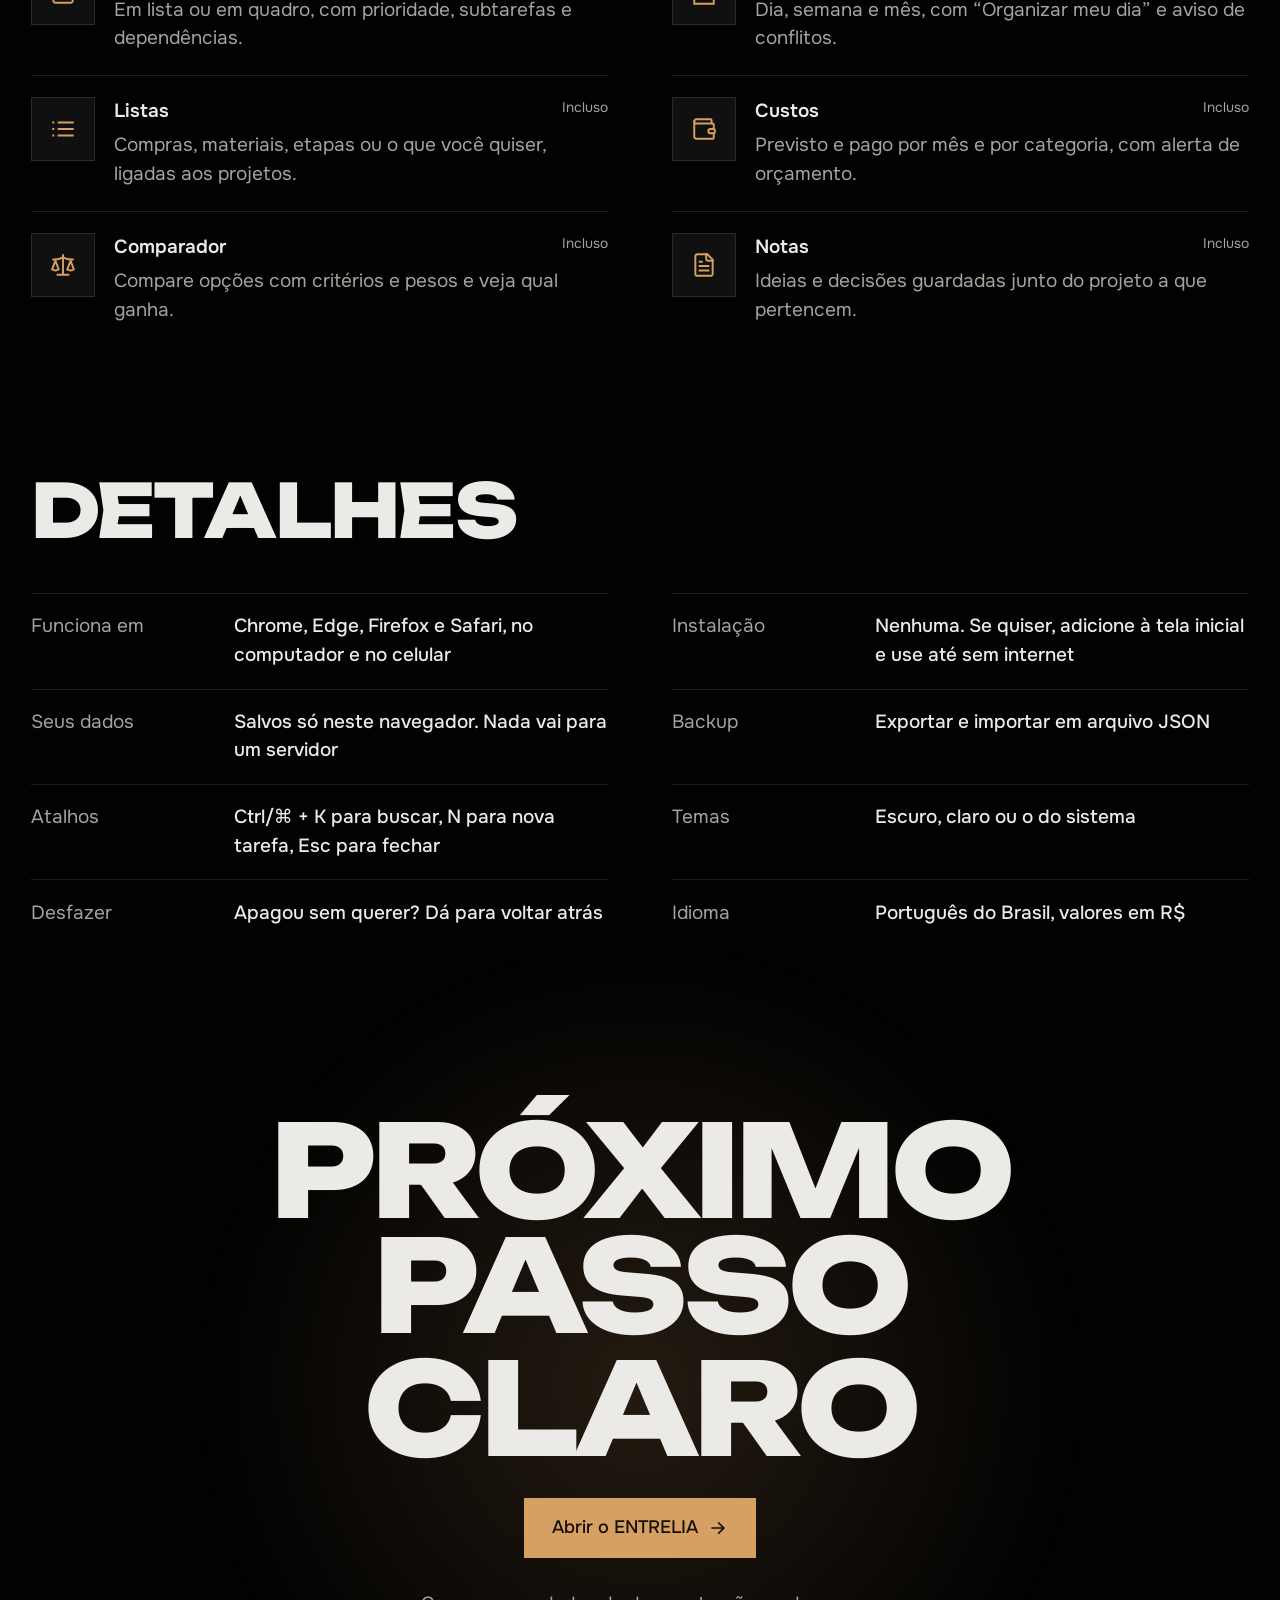
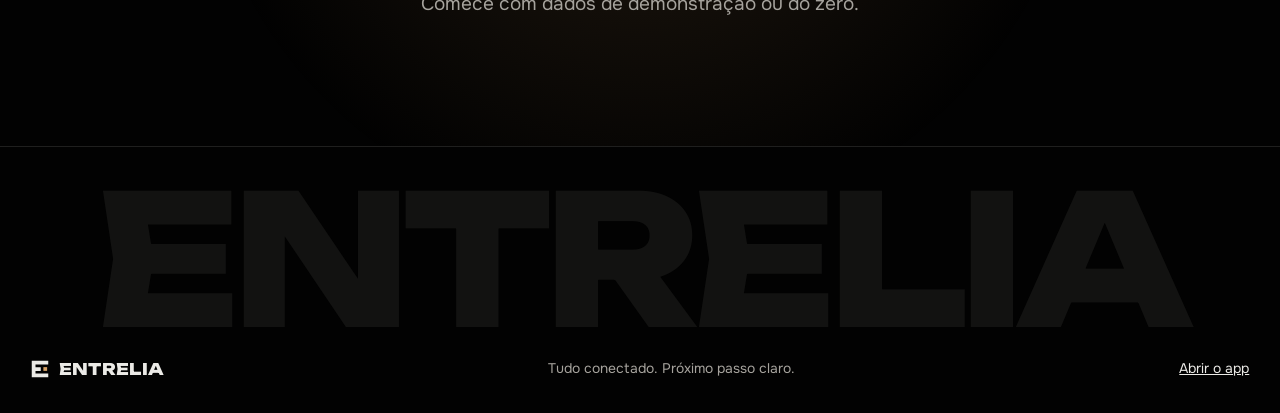
==== commit 5bc1d4fa: "ORGANIZAR: as três linhas e as letras se endireitam juntas As linhas começam onduladas e terminam re" ====
--- a/index.html
+++ b/index.html
@@ -123,12 +123,7 @@
           <path class="calm-c" d=""/>
         </svg>
         <h2 class="calm-title" id="calm-title" aria-label="Organizar"><span data-split aria-hidden="true">Organizar</span></h2>
-        <p class="calm-text">O ENTRELIA lê prazos, prioridades e dependências e encontra a ordem certa. Role e veja a bagunça virar uma fila.</p>
-        <ul class="calm-legend" aria-hidden="true">
-          <li><i class="lg-a"></i>Suas pendências</li>
-          <li><i class="lg-b"></i>ENTRELIA</li>
-          <li><i class="lg-c"></i>O que sobra</li>
-        </ul>
+        <p class="calm-text">O ENTRELIA lê prazos, prioridades e dependências e encontra a ordem certa. Role e veja a bagunça ficar em ordem.</p>
       </div>
     </section>
 
--- a/css/landing.css
+++ b/css/landing.css
@@ -342,6 +342,8 @@
 .calm-a { stroke: rgba(235, 234, 230, .55); stroke-width: 1.6; }
 .calm-b { stroke: var(--accent); stroke-width: 2; }
 .calm-c { stroke: var(--ink); stroke-width: 3; }
+.calm-lines path { transition: stroke .6s var(--ease-out); }
+.calm.is-calm .calm-a, .calm.is-calm .calm-c { stroke: var(--accent); }
 .calm-title {
   position: relative;
   font-family: var(--font-display);
@@ -354,13 +356,6 @@
 .calm-title .ch { overflow: visible; }
 .calm-title .ch > span { transform: translate(var(--jx, 0), var(--jy, 0)) rotate(var(--jr, 0deg)); transition: none; }
 .calm-text { position: absolute; left: var(--margin); bottom: 2.5rem; max-width: 34ch; }
-.calm-legend { position: absolute; right: var(--margin); bottom: 2.6rem; display: flex; flex-direction: column; gap: .5rem; font-size: var(--step-small); color: var(--muted); }
-.calm-legend li { display: flex; align-items: center; gap: .7rem; }
-.calm-legend i { width: 22px; height: 0; border-top: 2px solid; }
-.calm-legend .lg-a { border-color: rgba(235, 234, 230, .55); border-top-width: 1.5px; }
-.calm-legend .lg-b { border-color: var(--accent); }
-.calm-legend .lg-c { border-color: var(--ink); border-top-width: 3px; }
-@media (max-width: 700px) { .calm-legend { display: none; } }
 
 /* ---------- Foco: foto em tela cheia ---------- */
 .focus { position: relative; height: 120vh; overflow: hidden; display: flex; align-items: flex-end; }
